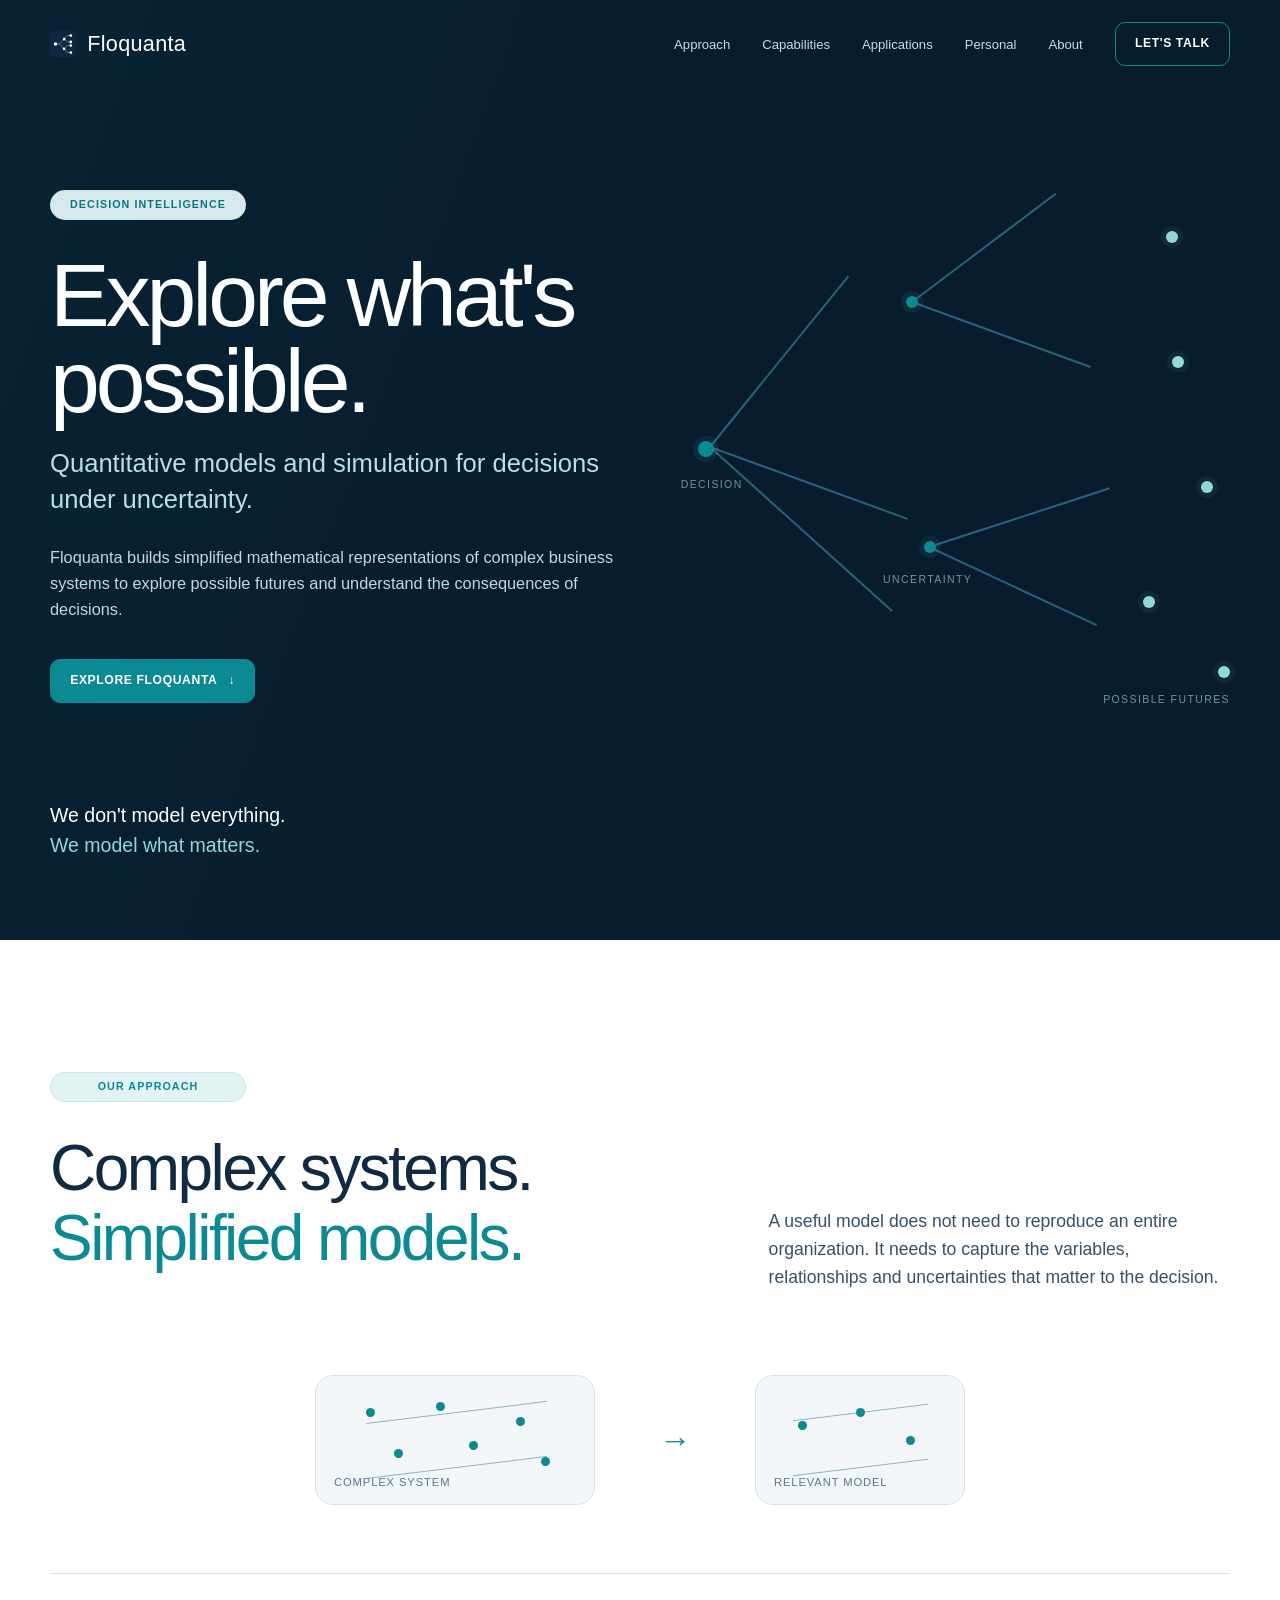
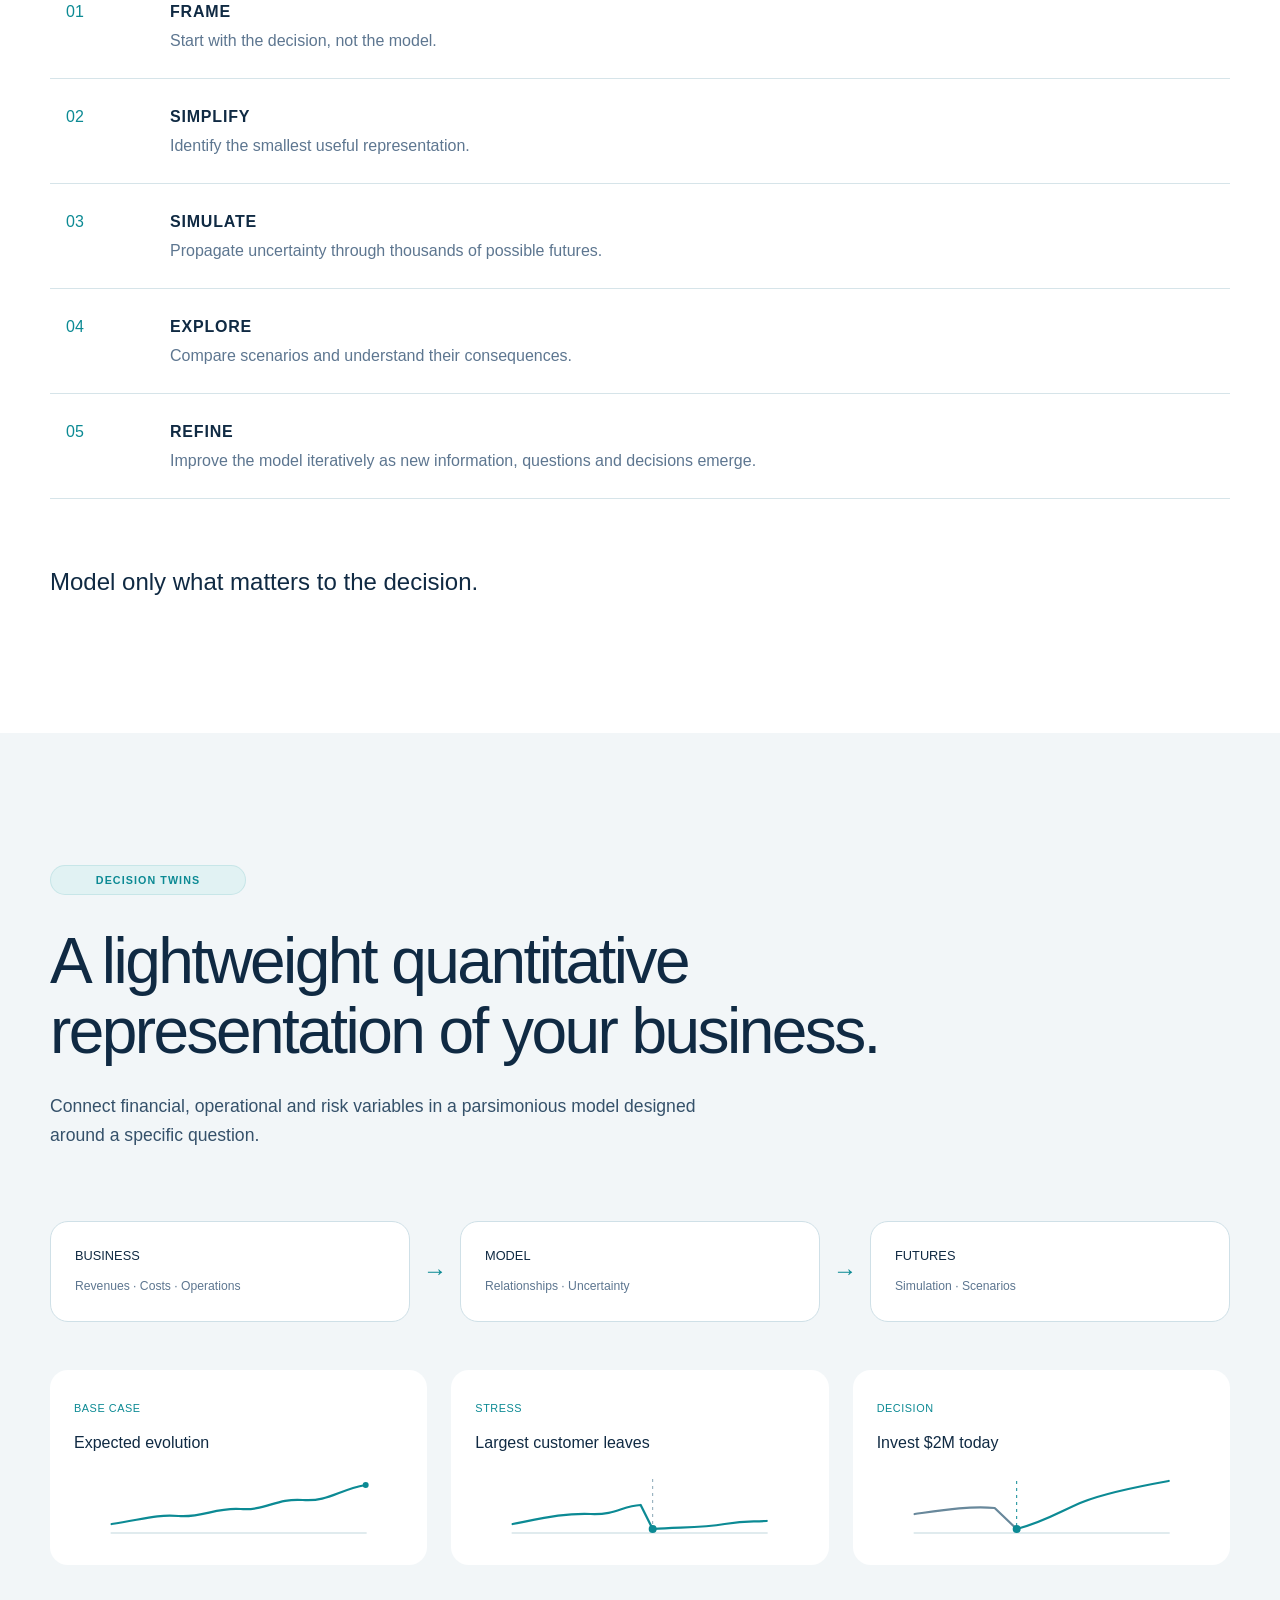
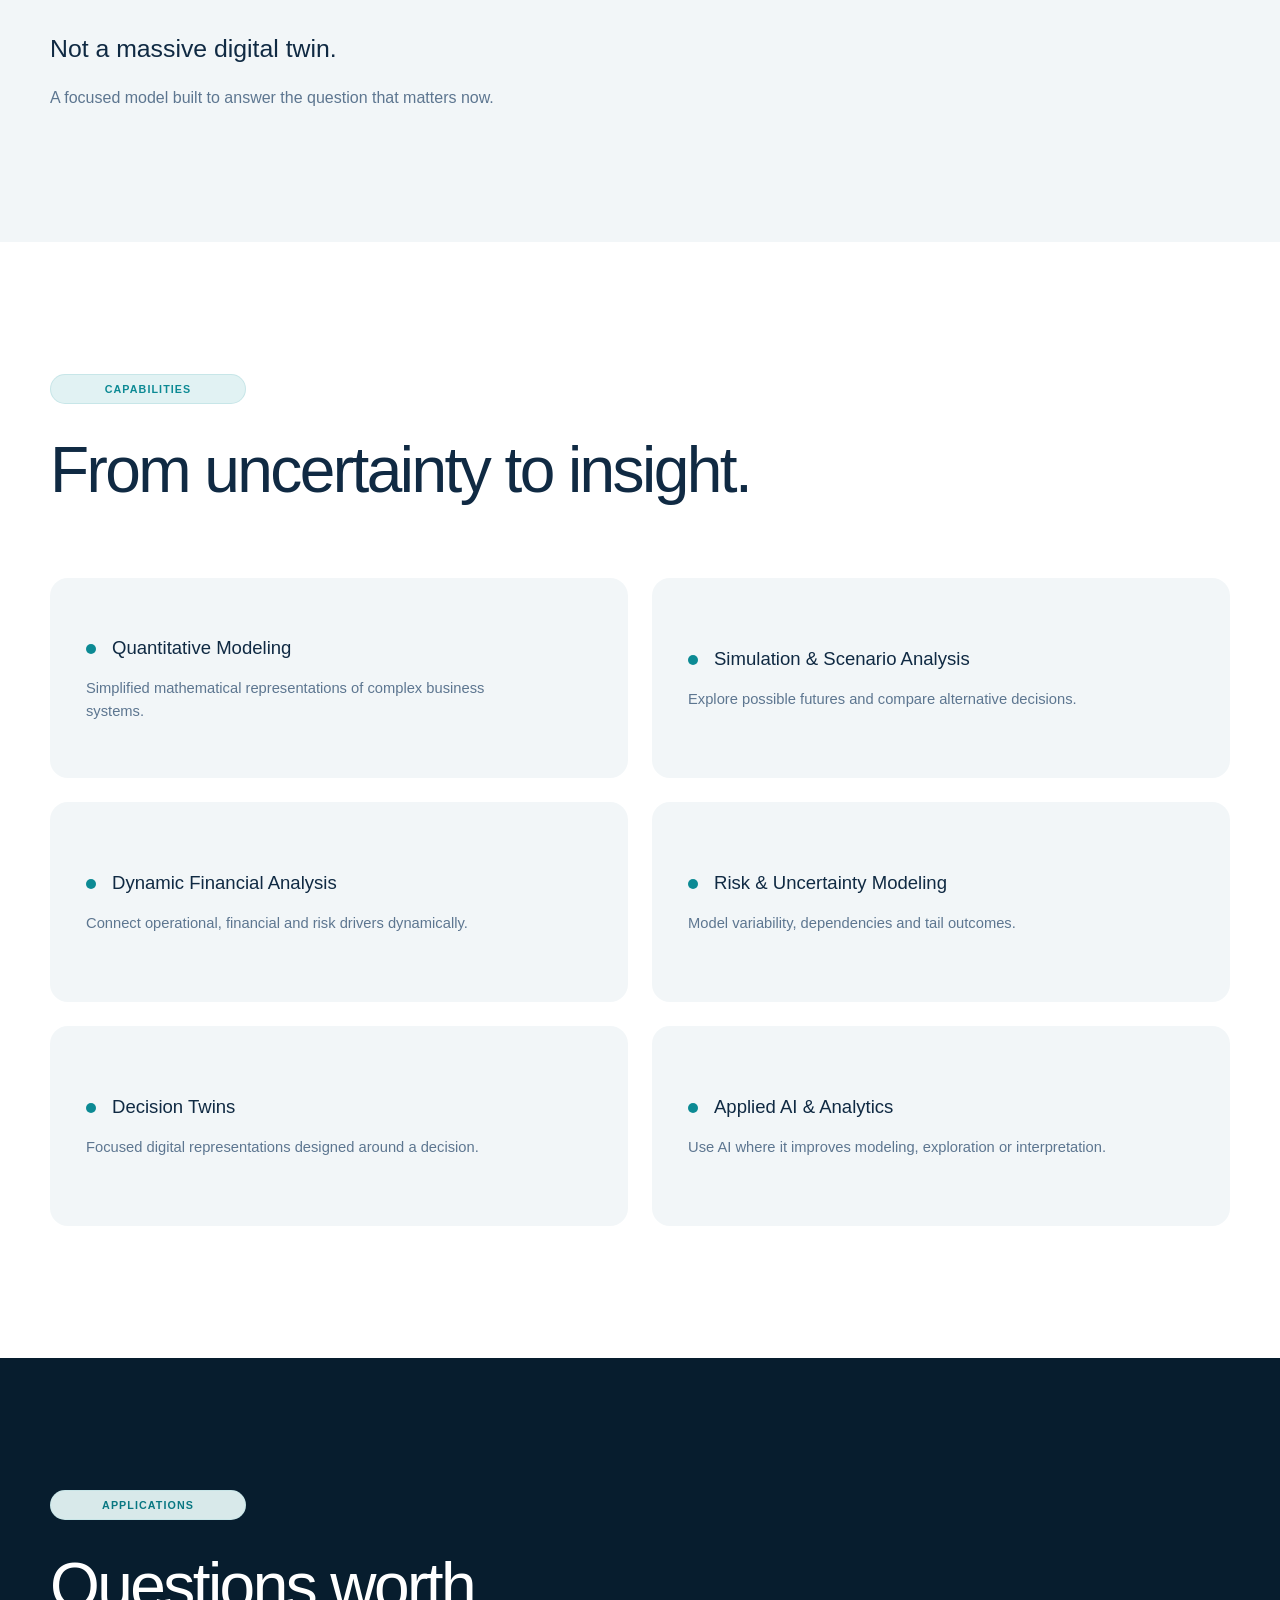
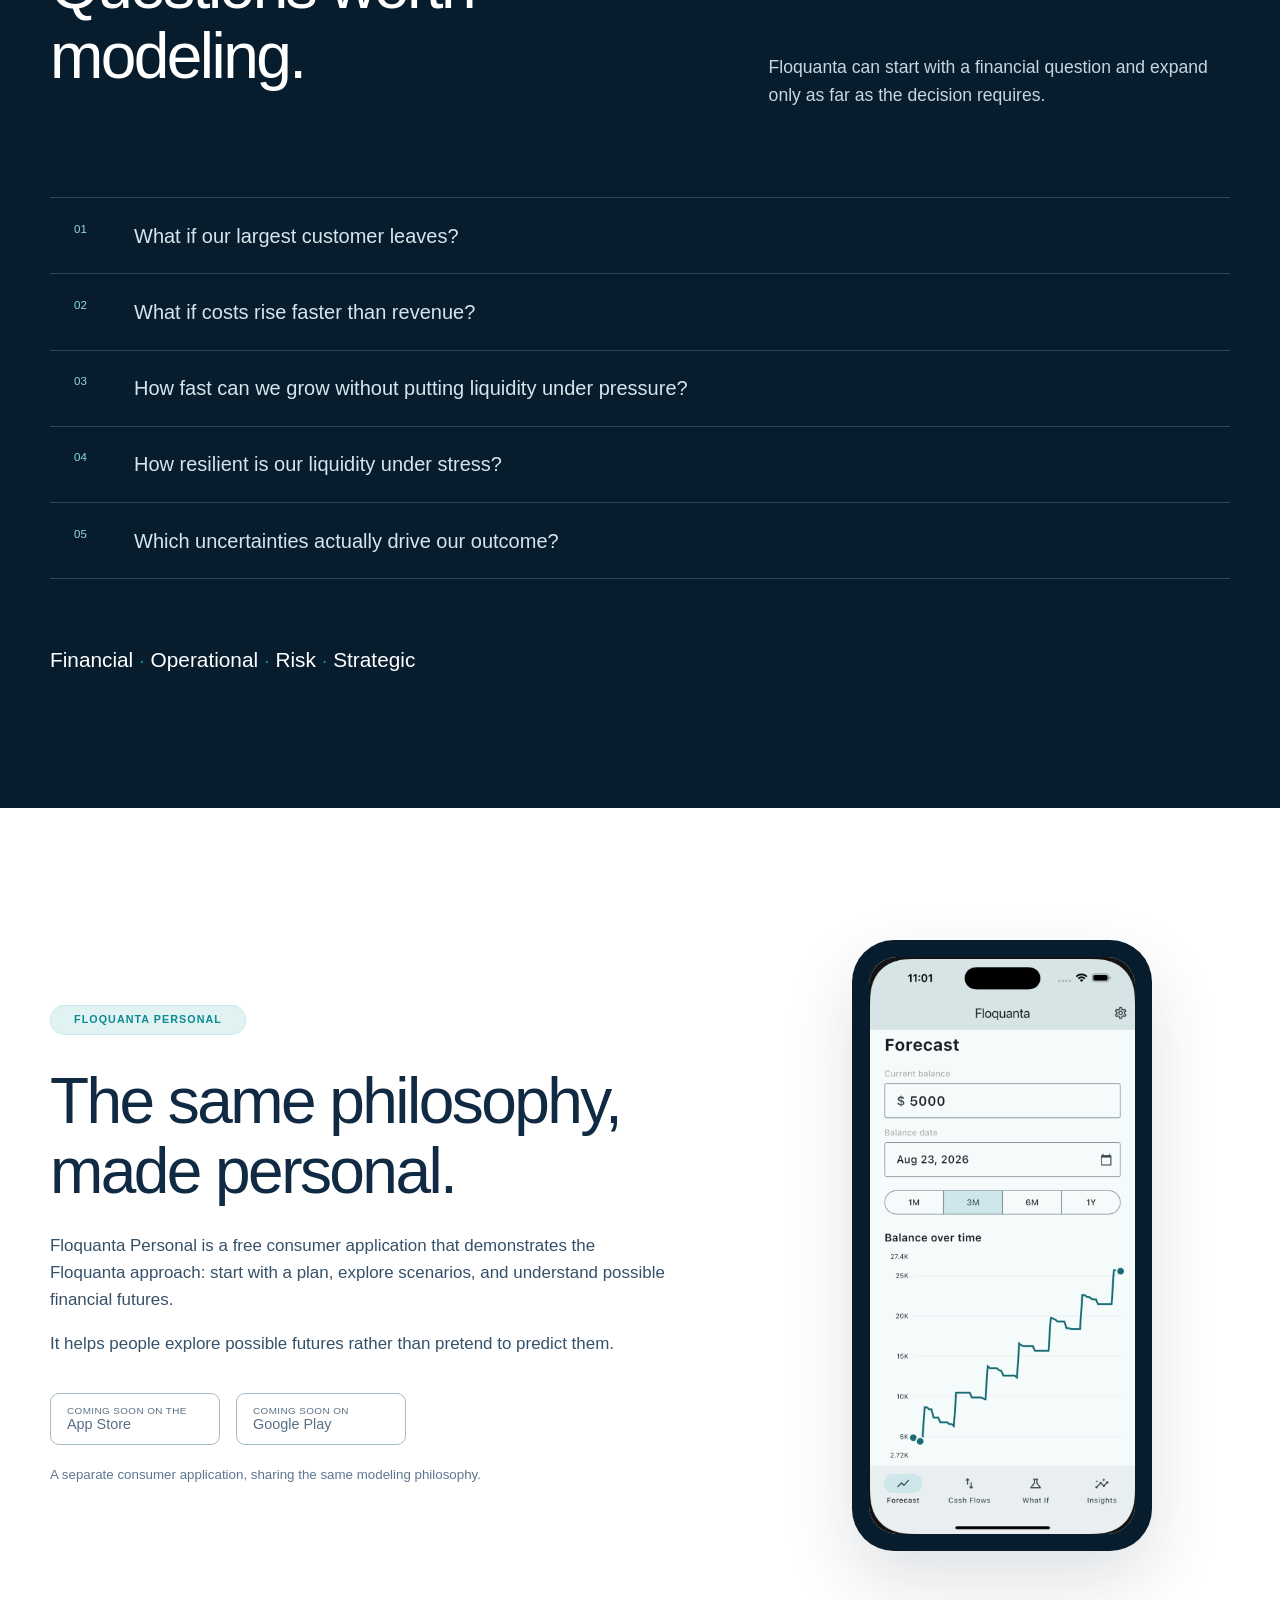
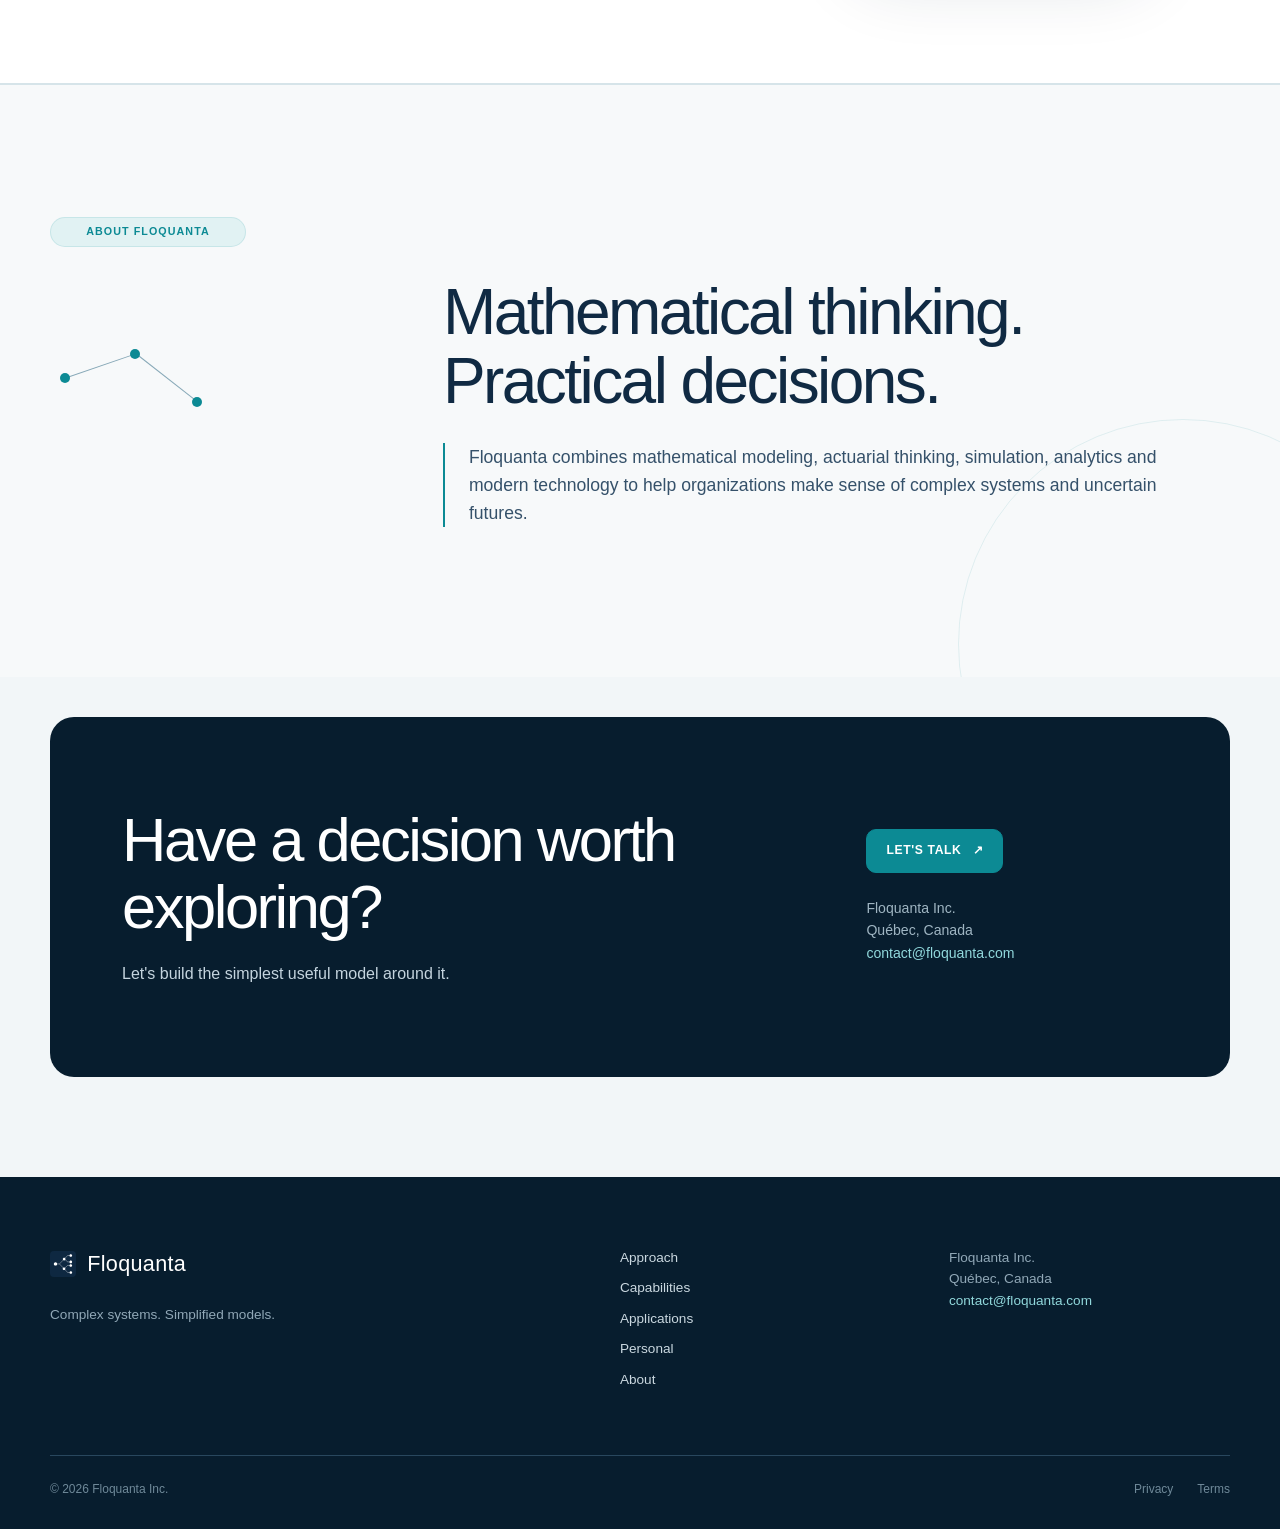
==== index.html @ 58f976ae "Initial Floquenta website" ====
<!doctype html>
<html lang="en">
<head>
  <meta charset="utf-8">
  <meta name="viewport" content="width=device-width, initial-scale=1">
  <meta name="description" content="Floquanta builds simplified quantitative models and simulations for decisions under uncertainty.">
  <meta name="theme-color" content="#071d2e">
  <title>Floquanta — Explore what's possible</title>
  <link rel="icon" type="image/png" href="brand/floquanta_icon_1024.png">
  <link rel="stylesheet" href="css/styles.css">
  <link rel="stylesheet" href="css/brand.css">
  <link rel="stylesheet" href="css/refinements.css">
  <script src="js/main.js" defer></script>
</head>
<body>
  <a class="skip-link" href="#main">Skip to main content</a>
  <header class="site-header" data-header>
    <div class="nav-shell">
      <a class="wordmark" href="#top" aria-label="Floquanta home"><img src="brand/floquanta_tree_001.svg" alt="" width="26" height="26">Floquanta</a>
      <button class="menu-button" type="button" aria-expanded="false" aria-controls="site-nav"><span>Menu</span><i aria-hidden="true"></i></button>
      <nav id="site-nav" class="site-nav" aria-label="Primary navigation">
        <a href="#approach">Approach</a><a href="#capabilities">Capabilities</a><a href="#applications">Applications</a><a href="#personal">Personal</a><a href="#about">About</a>
        <a class="button button-outline nav-cta" href="mailto:contact@floquanta.com?subject=Floquanta%20%E2%80%94%20Decision%20worth%20exploring" aria-label="Email Floquanta about a decision worth exploring">Let's Talk</a>
      </nav>
    </div>
  </header>

  <main id="main">
    <section class="hero dark" id="top">
      <div class="hero-grid container">
        <div class="hero-copy">
          <p class="eyebrow eyebrow-dark">Decision intelligence</p>
          <h1>Explore what's<br>possible.</h1>
          <p class="hero-subhead">Quantitative models and simulation for decisions under uncertainty.</p>
          <p class="hero-intro">Floquanta builds simplified mathematical representations of complex business systems to explore possible futures and understand the consequences of decisions.</p>
          <a class="button button-fill" href="#approach">Explore Floquanta <span aria-hidden="true">↓</span></a>
        </div>
        <div class="future-map" aria-hidden="true">
          <span class="map-label map-label-1">Decision</span><span class="map-label map-label-2">Uncertainty</span><span class="map-label map-label-3">Possible futures</span>
          <i class="path p1"></i><i class="path p2"></i><i class="path p3"></i><i class="path p4"></i><i class="path p5"></i><i class="path p6"></i><i class="path p7"></i>
          <b class="node n1"></b><b class="node n2"></b><b class="node n3"></b><b class="node n4"></b><b class="node n5"></b><b class="node n6"></b><b class="node n7"></b><b class="node n8"></b>
        </div>
        <p class="manifesto">We don't model everything.<br><strong>We model what matters.</strong></p>
      </div>
    </section>

    <section class="section approach" id="approach">
      <div class="container">
        <p class="eyebrow">Our Approach</p>
        <div class="section-heading split-heading"><h2>Complex systems.<br><em>Simplified models.</em></h2><p>A useful model does not need to reproduce an entire organization. It needs to capture the variables, relationships and uncertainties that matter to the decision.</p></div>
        <div class="simplify-graphic" aria-hidden="true">
          <div class="system-cloud"><i></i><i></i><i></i><i></i><i></i><i></i><span>Complex system</span></div>
          <span class="graphic-arrow">→</span>
          <div class="system-model"><i></i><i></i><i></i><span>Relevant model</span></div>
        </div>
        <ol class="stages">
          <li><span>01</span><div><h3>Frame</h3><p>Start with the decision, not the model.</p></div></li>
          <li><span>02</span><div><h3>Simplify</h3><p>Identify the smallest useful representation.</p></div></li>
          <li><span>03</span><div><h3>Simulate</h3><p>Propagate uncertainty through thousands of possible futures.</p></div></li>
          <li><span>04</span><div><h3>Explore</h3><p>Compare scenarios and understand their consequences.</p></div></li>
          <li><span>05</span><div><h3>Refine</h3><p>Improve the model iteratively as new information, questions and decisions emerge.</p></div></li>
        </ol>
        <p class="closing-line">Model only what matters to the decision.</p>
      </div>
    </section>

    <section class="section decision-twins" id="decision-twins">
      <div class="container">
        <p class="eyebrow">Decision Twins</p>
        <div class="section-heading"><h2>A lightweight quantitative<br>representation of your business.</h2><p>Connect financial, operational and risk variables in a parsimonious model designed around a specific question.</p></div>
        <div class="flow" aria-label="A business is represented by a focused model, which produces simulated futures">
          <article><span>Business</span><strong>Revenues · Costs · Operations</strong></article><i aria-hidden="true">→</i>
          <article><span>Model</span><strong>Relationships · Uncertainty</strong></article><i aria-hidden="true">→</i>
          <article><span>Futures</span><strong>Simulation · Scenarios</strong></article>
        </div>
        <div class="scenario-grid">
          <article class="scenario"><small>Base case</small><h3>Expected evolution</h3><svg class="scenario-chart" viewBox="0 0 260 70" role="img" aria-label="Conceptual baseline trajectory with modest variation"><path class="chart-guide" d="M2 62H258"/><path class="chart-line" d="M3 53 C32 49 47 43 70 45 S108 36 132 38 S168 27 194 29 S229 19 257 14"/><circle class="chart-end" cx="257" cy="14" r="3"/></svg></article>
          <article class="scenario"><small>Stress</small><h3>Largest customer leaves</h3><svg class="scenario-chart" viewBox="0 0 260 70" role="img" aria-label="Conceptual trajectory showing a sudden negative shock"><path class="chart-guide" d="M2 62H258"/><path class="chart-line" d="M3 53 C34 47 55 42 81 43 S112 35 131 34 L143 58 C172 56 192 57 215 53 S241 51 257 50"/><path class="event-line" d="M143 8V64"/><circle class="event-point" cx="143" cy="58" r="4"/></svg></article>
          <article class="scenario"><small>Decision</small><h3>Invest $2M today</h3><svg class="scenario-chart" viewBox="0 0 260 70" role="img" aria-label="Conceptual trajectory showing an investment dip followed by a changed path"><path class="chart-guide" d="M2 62H258"/><path class="chart-line chart-before" d="M3 43 C32 39 57 35 83 37 L105 58"/><path class="chart-line chart-after" d="M105 58 C133 51 151 39 171 31 S218 17 257 10"/><path class="decision-line" d="M105 10V64"/><circle class="event-point" cx="105" cy="58" r="4"/></svg></article>
        </div>
        <aside class="twin-note"><strong>Not a massive digital twin.</strong><span>A focused model built to answer the question that matters now.</span></aside>
      </div>
    </section>

    <section class="section" id="capabilities">
      <div class="container">
        <p class="eyebrow">Capabilities</p>
        <div class="section-heading"><h2>From uncertainty to insight.</h2></div>
        <div class="capability-grid">
          <article><h3>Quantitative Modeling</h3><p>Simplified mathematical representations of complex business systems.</p></article>
          <article><h3>Simulation &amp; Scenario Analysis</h3><p>Explore possible futures and compare alternative decisions.</p></article>
          <article><h3>Dynamic Financial Analysis</h3><p>Connect operational, financial and risk drivers dynamically.</p></article>
          <article><h3>Risk &amp; Uncertainty Modeling</h3><p>Model variability, dependencies and tail outcomes.</p></article>
          <article><h3>Decision Twins</h3><p>Focused digital representations designed around a decision.</p></article>
          <article><h3>Applied AI &amp; Analytics</h3><p>Use AI where it improves modeling, exploration or interpretation.</p></article>
        </div>
      </div>
    </section>

    <section class="section dark applications" id="applications">
      <div class="container">
        <p class="eyebrow eyebrow-dark">Applications</p>
        <div class="section-heading split-heading"><h2>Questions worth modeling.</h2><p>Floquanta can start with a financial question and expand only as far as the decision requires.</p></div>
        <div class="questions">
          <p><span>01</span>What if our largest customer leaves?</p><p><span>02</span>What if costs rise faster than revenue?</p><p><span>03</span>How fast can we grow without putting liquidity under pressure?</p><p><span>04</span>How resilient is our liquidity under stress?</p><p><span>05</span>Which uncertainties actually drive our outcome?</p>
        </div>
        <p class="application-types">Financial <i>·</i> Operational <i>·</i> Risk <i>·</i> Strategic</p>
      </div>
    </section>

    <section class="section personal" id="personal">
      <div class="container personal-grid">
        <div class="personal-copy"><p class="eyebrow">Floquanta Personal</p><h2>The same philosophy,<br>made personal.</h2><p>Floquanta Personal is a free consumer application that demonstrates the Floquanta approach: start with a plan, explore scenarios, and understand possible financial futures.</p><p>It helps people explore possible futures rather than pretend to predict them.</p><div class="store-row" aria-label="App stores"><span class="store-button" aria-disabled="true"><small>Coming soon on the</small>App Store</span><span class="store-button" aria-disabled="true"><small>Coming soon on</small>Google Play</span></div><small class="separate-note">A separate consumer application, sharing the same modeling philosophy.</small></div>
        <div class="phone"><div class="phone-screen"><img class="personal-screenshot" src="brand/Floquanta_app_screenshot.png" alt="Floquanta Personal forecast screen showing a balance trajectory over time" width="511" height="1019"></div></div>
      </div>
    </section>

    <section class="section about" id="about">
      <div class="container about-grid"><div class="about-aside"><p class="eyebrow">About Floquanta</p><div class="about-motif" aria-hidden="true"><i></i><i></i><i></i><span></span><span></span></div></div><div><h2>Mathematical thinking.<br>Practical decisions.</h2><p>Floquanta combines mathematical modeling, actuarial thinking, simulation, analytics and modern technology to help organizations make sense of complex systems and uncertain futures.</p></div></div>
    </section>

    <section class="contact" id="contact">
      <div class="container contact-card contact-card--simple"><div><h2>Have a decision worth exploring?</h2><p>Let's build the simplest useful model around it.</p></div><div class="contact-action"><a class="button button-fill" href="mailto:contact@floquanta.com?subject=Floquanta%20%E2%80%94%20Decision%20worth%20exploring" aria-label="Email Floquanta about a decision worth exploring">Let's Talk <span aria-hidden="true">↗</span></a><address>Floquanta Inc.<br>Québec, Canada<br><a href="mailto:contact@floquanta.com?subject=Floquanta%20%E2%80%94%20Decision%20worth%20exploring" aria-label="Email contact at Floquanta about a decision worth exploring">contact@floquanta.com</a></address></div></div>
    </section>
  </main>

  <footer class="site-footer dark"><div class="container footer-grid"><div><a class="wordmark" href="#top"><img src="brand/floquanta_tree_001.svg" alt="" width="26" height="26">Floquanta</a><p>Complex systems. Simplified models.</p></div><nav aria-label="Footer navigation"><a href="#approach">Approach</a><a href="#capabilities">Capabilities</a><a href="#applications">Applications</a><a href="#personal">Personal</a><a href="#about">About</a></nav><div class="footer-contact">Floquanta Inc.<br>Québec, Canada<br><a href="mailto:contact@floquanta.com?subject=Floquanta%20%E2%80%94%20Decision%20worth%20exploring" aria-label="Email contact at Floquanta about a decision worth exploring">contact@floquanta.com</a></div></div><div class="container footer-bottom"><span>© <span data-year></span> Floquanta Inc.</span><span><a href="legal/privacy.html">Privacy</a><a href="legal/terms.html">Terms</a></span></div></footer>
</body>
</html>
---- css/styles.css ----
:root{--navy:#102a43;--deep:#071d2e;--teal:#0c8a94;--aqua:#91d8dc;--pale:#e1f2f3;--surface:#f2f6f8;--line:#d6e4e9;--muted:#5d7690;--white:#fff;--max:1180px;--radius:18px}*{box-sizing:border-box}html{scroll-behavior:smooth}body{margin:0;color:var(--navy);background:#fff;font-family:Inter,ui-sans-serif,-apple-system,BlinkMacSystemFont,"Segoe UI",sans-serif;font-size:16px;line-height:1.6;-webkit-font-smoothing:antialiased}body.menu-open{overflow:hidden}a{color:inherit;text-decoration:none}button{font:inherit}.skip-link{position:fixed;z-index:1000;left:1rem;top:1rem;transform:translateY(-180%);padding:.65rem 1rem;background:#fff;color:var(--deep);border-radius:6px}.skip-link:focus{transform:none}.container{width:min(calc(100% - 48px),var(--max));margin-inline:auto}.site-header{position:absolute;z-index:100;width:100%;color:#fff;transition:background .25s,border-color .25s}.site-header.is-sticky{position:fixed;background:rgba(7,29,46,.94);border-bottom:1px solid rgba(255,255,255,.1);backdrop-filter:blur(14px)}.nav-shell{width:min(calc(100% - 48px),var(--max));height:88px;margin:auto;display:flex;align-items:center;justify-content:space-between}.wordmark{display:inline-flex;align-items:center;gap:.7rem;font-size:1.35rem;letter-spacing:.015em;font-weight:540}.wordmark-mark{width:18px;height:18px;display:inline-block;border:2px solid var(--aqua);border-radius:50%;position:relative}.wordmark-mark:after{content:"";position:absolute;width:6px;height:6px;background:var(--teal);border-radius:50%;right:-4px;top:4px}.site-nav{display:flex;align-items:center;gap:2rem;font-size:.82rem}.site-nav>a:not(.button){color:#c9dbe5;transition:color .2s}.site-nav>a:hover{color:#fff}.button{min-height:44px;display:inline-flex;align-items:center;justify-content:center;gap:.7rem;padding:.65rem 1.2rem;border:1px solid var(--teal);border-radius:10px;text-transform:uppercase;font-size:.76rem;letter-spacing:.05em;font-weight:650;transition:transform .2s,background .2s,color .2s}.button:hover{transform:translateY(-2px)}.button:focus-visible,a:focus-visible,button:focus-visible{outline:3px solid var(--aqua);outline-offset:4px}.button-fill{background:var(--teal);color:#fff}.button-fill:hover{background:#0a7580}.button-outline{color:#fff}.menu-button{display:none;background:none;border:0;color:#fff}.dark{color:#fff;background:var(--deep)}.hero{min-height:940px;position:relative;overflow:hidden}.hero:after{content:"";position:absolute;inset:0;background:linear-gradient(110deg,rgba(12,138,148,.06),transparent 45%);pointer-events:none}.hero-grid{position:relative;z-index:1;min-height:940px;padding-top:190px;display:grid;grid-template-columns:1.02fr .98fr;grid-template-rows:auto 1fr}.hero-copy{max-width:670px}.eyebrow{display:inline-flex;margin:0 0 2rem;padding:.35rem 1rem;border-radius:99px;background:var(--pale);color:var(--teal);font-size:.68rem;line-height:1.4;text-transform:uppercase;letter-spacing:.09em;font-weight:700}.eyebrow-dark{background:rgba(225,242,243,.96)}h1,h2,h3,p{margin-top:0}h1{margin-bottom:1.4rem;color:#fff;font-size:clamp(3.8rem,7vw,6.8rem);font-weight:430;line-height:.96;letter-spacing:-.045em}.hero-subhead{max-width:570px;margin-bottom:1.6rem;color:#b8e0e3;font-size:clamp(1.25rem,2vw,1.6rem);line-height:1.4}.hero-intro{max-width:590px;margin-bottom:2.3rem;color:#c6d5df;font-size:1.02rem}.manifesto{align-self:end;margin:0 0 5rem;font-size:1.22rem;line-height:1.5}.manifesto strong{color:var(--aqua);font-weight:500}.future-map{position:relative;align-self:center;height:500px;margin-top:-10px}.node{position:absolute;width:12px;height:12px;border-radius:50%;background:var(--aqua);box-shadow:0 0 0 5px rgba(145,216,220,.06)}.node.n1{left:8%;top:50%;background:var(--teal);width:16px;height:16px}.node.n2{left:44%;top:21%;background:var(--teal)}.node.n3{left:47%;top:70%;background:var(--teal)}.node.n4{right:9%;top:8%}.node.n5{right:8%;top:33%}.node.n6{right:3%;top:58%}.node.n7{right:13%;top:81%}.node.n8{right:0;top:95%}.path{position:absolute;height:2px;background:#27627c;transform-origin:left center}.p1{width:220px;left:10%;top:51%;transform:rotate(-51deg)}.p2{width:210px;left:10%;top:51%;transform:rotate(20deg)}.p3{width:245px;left:10%;top:51%;transform:rotate(42deg)}.p4{width:180px;left:45%;top:22%;transform:rotate(-37deg)}.p5{width:190px;left:45%;top:22%;transform:rotate(20deg)}.p6{width:190px;left:48%;top:71%;transform:rotate(-18deg)}.p7{width:185px;left:48%;top:71%;transform:rotate(25deg)}.map-label{position:absolute;color:#7193a7;font-size:.66rem;text-transform:uppercase;letter-spacing:.13em}.map-label-1{left:5%;top:57%}.map-label-2{left:40%;top:76%}.map-label-3{right:0;top:100%}.section{padding:132px 0}.section-heading{margin-bottom:4.5rem}.section-heading h2,.personal h2,.about h2,.contact h2{margin-bottom:1.6rem;font-size:clamp(2.6rem,5vw,4.55rem);font-weight:430;line-height:1.09;letter-spacing:-.04em}.section-heading h2 em{color:var(--teal);font-style:normal}.section-heading>p{max-width:680px;color:#35516a;font-size:1.1rem}.split-heading{display:grid;grid-template-columns:1.15fr .85fr;gap:8%;align-items:end}.split-heading>p{margin-bottom:.5rem}.simplify-graphic{height:170px;margin:-1rem 0 3rem;display:flex;align-items:center;justify-content:center;gap:4rem}.system-cloud,.system-model{position:relative;width:280px;height:130px;border:1px solid var(--line);border-radius:var(--radius);background:var(--surface)}.system-cloud span,.system-model span{position:absolute;bottom:12px;left:18px;color:var(--muted);font-size:.7rem;text-transform:uppercase;letter-spacing:.08em}.system-cloud i,.system-model i{position:absolute;width:9px;height:9px;border-radius:50%;background:var(--teal)}.system-cloud i:nth-child(1){left:18%;top:25%}.system-cloud i:nth-child(2){left:43%;top:20%}.system-cloud i:nth-child(3){left:72%;top:32%}.system-cloud i:nth-child(4){left:28%;top:57%}.system-cloud i:nth-child(5){left:55%;top:51%}.system-cloud i:nth-child(6){left:81%;top:63%}.system-model{width:210px}.system-model i:nth-child(1){left:20%;top:35%}.system-model i:nth-child(2){left:48%;top:25%}.system-model i:nth-child(3){left:72%;top:47%}.system-cloud:before,.system-model:before{content:"";position:absolute;left:18%;top:28%;width:65%;height:42%;border-top:1px solid #91b2c1;border-bottom:1px solid #91b2c1;transform:skewY(-7deg)}.graphic-arrow{color:var(--teal);font-size:2rem}.stages{padding:0;margin:0;list-style:none;border-top:1px solid var(--line)}.stages li{display:grid;grid-template-columns:80px 1fr;gap:1.5rem;padding:1.55rem 1rem;border-bottom:1px solid var(--line);transition:background .2s}.stages li:hover{background:var(--surface)}.stages li>span{color:var(--teal);font-variant-numeric:tabular-nums}.stages h3{margin:0 0 .2rem;font-size:1rem;text-transform:uppercase;letter-spacing:.05em}.stages p{margin:0;color:var(--muted)}.closing-line{margin:4rem 0 0;font-size:1.5rem}.decision-twins{background:var(--surface)}.flow{display:grid;grid-template-columns:1fr 50px 1fr 50px 1fr;align-items:center;margin-bottom:3rem}.flow article{padding:1.5rem;border:1px solid #cfe0e7;background:#fff;border-radius:var(--radius)}.flow article span{display:block;margin-bottom:.35rem;text-transform:uppercase;font-size:.8rem}.flow article strong{color:var(--muted);font-size:.76rem;font-weight:500}.flow>i{color:var(--teal);font-style:normal;text-align:center;font-size:1.5rem}.scenario-grid{display:grid;grid-template-columns:repeat(3,1fr);gap:1.5rem}.scenario{padding:1.5rem;background:#fff;border-radius:var(--radius)}.scenario small{color:var(--teal);text-transform:uppercase;font-size:.68rem;letter-spacing:.05em}.scenario h3{margin:.6rem 0 1rem;font-size:1rem;font-weight:500}.mini-chart{height:48px;border-bottom:2px solid var(--line);position:relative;overflow:hidden}.mini-chart:after{content:"";position:absolute;inset:5px 4px;border-top:3px solid var(--teal);transform:skewY(-12deg)}.chart-b:after{transform:skewY(7deg)}.chart-c:after{transform:skewY(-17deg)}.twin-note{margin-top:4rem;display:flex;gap:1rem;flex-direction:column}.twin-note strong{font-size:1.55rem;font-weight:500}.twin-note span{color:var(--muted)}.capability-grid{display:grid;grid-template-columns:repeat(2,1fr);gap:1.5rem}.capability-grid article{min-height:210px;padding:2rem;background:var(--surface);border-radius:var(--radius);position:relative}.capability-grid article>span{position:absolute;right:1.5rem;top:1.3rem;color:#9bb1bf;font-size:.72rem}.capability-grid h3{font-size:1.16rem;font-weight:540}.capability-grid h3:before{content:"";display:inline-block;width:10px;height:10px;margin-right:1rem;background:var(--teal);border-radius:50%}.capability-grid p{max-width:450px;color:var(--muted);font-size:.92rem}.applications .section-heading p{color:#c6d5df}.questions{margin-top:5rem;border-top:1px solid #28475e}.questions p{margin:0;padding:1.35rem 1.5rem;display:grid;grid-template-columns:60px 1fr;border-bottom:1px solid #28475e;color:#d7e4eb;font-size:clamp(1rem,2vw,1.25rem)}.questions p span{color:var(--aqua);font-size:.72rem}.application-types{margin:4rem 0 0;font-size:1.3rem}.application-types i{color:var(--teal);font-style:normal}.personal-grid{display:grid;grid-template-columns:1.15fr .85fr;align-items:center;gap:9%}.personal-copy>p:not(.eyebrow){max-width:650px;color:#35516a;font-size:1.06rem}.store-row{display:flex;gap:1rem;margin:2.2rem 0 1rem}.store-button{min-width:170px;padding:.7rem 1rem;border:1px solid #a7bac5;border-radius:9px;color:#597085;font-size:.9rem;line-height:1.15}.store-button small{display:block;font-size:.62rem;text-transform:uppercase;letter-spacing:.04em}.separate-note{color:var(--muted)}.phone{justify-self:center;width:265px;padding:17px;background:var(--deep);border-radius:42px;box-shadow:0 30px 70px rgba(16,42,67,.14)}.phone-screen{min-height:480px;padding:2rem 1.25rem;background:#fff;border-radius:28px;position:relative;overflow:hidden}.phone-label{font-size:.74rem}.forecast-lines{height:180px;margin-top:2rem;border-bottom:1px solid var(--line);position:relative}.forecast-lines i{position:absolute;height:2px;background:var(--teal);transform-origin:left}.forecast-lines i:nth-child(1){width:65px;left:0;top:95px;transform:rotate(-14deg)}.forecast-lines i:nth-child(2){width:55px;left:62px;top:79px;transform:rotate(36deg)}.forecast-lines i:nth-child(3){width:70px;left:106px;top:111px;transform:rotate(-52deg)}.forecast-lines i:nth-child(4){width:70px;left:149px;top:55px;transform:rotate(-25deg)}.forecast-card{padding:1rem;margin-top:1.4rem;background:var(--surface);border-radius:12px}.forecast-card small,.forecast-card strong{display:block}.forecast-card strong{margin-top:.3rem;color:var(--muted);font-size:.66rem;font-weight:500}.range{position:absolute;bottom:1.5rem;left:1.25rem;right:1.25rem;display:flex;justify-content:space-between;color:#849aa9;font-size:.58rem}.about{background:var(--surface)}.about-grid{display:grid;grid-template-columns:.55fr 1.45fr;gap:8%}.about-grid>div>p{max-width:740px;color:#35516a;font-size:1.1rem}.contact{padding:40px 0 100px;background:var(--surface)}.contact-card{padding:4.5rem;color:#fff;background:var(--deep);border-radius:24px;display:grid;grid-template-columns:1.4fr .6fr;gap:4rem;align-items:end}.contact-card h2{font-size:clamp(2.5rem,4.8vw,4.3rem)}.contact-card p{color:#c4d4de}.contact-action{display:flex;flex-direction:column;align-items:flex-start;gap:1.5rem}.contact-action address{color:#9fb5c2;font-style:normal;font-size:.88rem}.contact-action address a{color:var(--aqua)}.site-footer{padding:70px 0 30px}.footer-grid{display:grid;grid-template-columns:1.3fr .7fr .7fr;gap:3rem}.footer-grid p,.footer-contact{margin-top:1.2rem;color:#91a8b7;font-size:.85rem}.footer-grid nav{display:flex;flex-direction:column;gap:.55rem;color:#cad8e0;font-size:.85rem}.footer-contact{margin:0}.footer-contact a{color:var(--aqua)}.footer-bottom{margin-top:4rem;padding-top:1.5rem;border-top:1px solid #28475e;display:flex;justify-content:space-between;color:#6f8999;font-size:.75rem}.footer-bottom a{margin-left:1.5rem}@media(max-width:900px){.site-nav{gap:1.1rem}.hero-grid{grid-template-columns:1fr .75fr}.future-map{transform:scale(.82);transform-origin:center}.split-heading{grid-template-columns:1fr;gap:0}.personal-grid{gap:4%}.about-grid{grid-template-columns:1fr}.contact-card{padding:3rem;grid-template-columns:1fr}.section{padding:100px 0}}@media(max-width:720px){.container,.nav-shell{width:min(calc(100% - 32px),var(--max))}.nav-shell{height:74px}.menu-button{display:flex;align-items:center;gap:.7rem;padding:.5rem}.menu-button i,.menu-button i:before{display:block;width:22px;height:1px;background:#fff;content:"";transition:transform .2s}.menu-button i:before{transform:translateY(6px)}.menu-button[aria-expanded=true] i{transform:rotate(45deg)}.menu-button[aria-expanded=true] i:before{transform:rotate(-90deg)}.site-nav{display:none;position:fixed;inset:74px 0 0;padding:3rem 24px;background:var(--deep);flex-direction:column;align-items:stretch;gap:0;font-size:1.2rem}.site-nav.is-open{display:flex}.site-nav>a{padding:1rem 0;border-bottom:1px solid #24445b}.site-nav .nav-cta{margin-top:2rem;border:1px solid var(--teal)}.hero,.hero-grid{min-height:900px}.hero-grid{padding-top:130px;display:block}.hero-copy{position:relative;z-index:2}.hero h1{font-size:clamp(3.4rem,16vw,5rem)}.hero-intro{font-size:.95rem}.future-map{position:absolute;right:-100px;bottom:130px;width:440px;height:330px;opacity:.55;transform:scale(.75)}.map-label{display:none}.manifesto{position:absolute;left:0;bottom:35px;margin:0}.section{padding:82px 0}.section-heading{margin-bottom:3.2rem}.section-heading h2,.personal h2,.about h2{font-size:clamp(2.35rem,11vw,3.4rem)}.simplify-graphic{gap:1rem;height:130px}.system-cloud{width:47%;height:110px}.system-model{width:40%;height:110px}.graphic-arrow{font-size:1.2rem}.system-cloud span,.system-model span{font-size:.55rem}.stages li{grid-template-columns:46px 1fr;padding:1.3rem .4rem}.flow{grid-template-columns:1fr;gap:.7rem}.flow>i{transform:rotate(90deg)}.scenario-grid,.capability-grid{grid-template-columns:1fr}.capability-grid article{min-height:180px}.questions{margin-top:3rem}.questions p{grid-template-columns:35px 1fr;padding:1.2rem .5rem}.application-types{font-size:1rem}.personal-grid{grid-template-columns:1fr}.phone{margin-top:4rem;width:240px}.store-row{flex-direction:column}.store-button{width:100%}.about-grid{gap:1rem}.contact{padding:24px 0 70px}.contact-card{padding:2rem;border-radius:18px}.footer-grid{grid-template-columns:1fr}.footer-bottom{gap:1rem;flex-direction:column}}@media(prefers-reduced-motion:reduce){html{scroll-behavior:auto}*,*:before,*:after{transition-duration:.01ms!important;animation-duration:.01ms!important;animation-iteration-count:1!important}}@media(min-width:721px){.future-map .node{animation:breathe 5s ease-in-out infinite}.future-map .n2,.future-map .n5{animation-delay:-2s}@keyframes breathe{50%{box-shadow:0 0 0 9px rgba(145,216,220,.1)}}}
---- css/brand.css ----
.wordmark img {
  display: block;
  width: 26px;
  height: 26px;
  border-radius: 4px;
}
---- css/refinements.css ----
/* Focused Version 1 refinements. Loaded last to preserve the original system. */
.eyebrow,
.eyebrow-dark {
  width: 196px;
  min-height: 30px;
  justify-content: center;
  align-items: center;
  padding: 0.38rem 0.75rem;
  margin-bottom: 2rem;
  border: 1px solid rgba(12, 138, 148, 0.12);
  border-radius: 999px;
  background: var(--pale);
  color: var(--teal);
  font-size: 0.67rem;
  font-weight: 700;
  line-height: 1.05;
  letter-spacing: 0.1em;
  text-align: center;
}

.dark .eyebrow,
.eyebrow-dark {
  border-color: rgba(145, 216, 220, 0.24);
  background: rgba(225, 242, 243, 0.96);
  color: #087782;
}

.about-grid .eyebrow {
  max-width: none;
  color: var(--teal);
  font-size: 0.67rem;
  line-height: 1.05;
}

.scenario {
  min-width: 0;
}

.scenario-chart {
  display: block;
  width: 100%;
  height: 70px;
  overflow: visible;
}

.scenario-chart path {
  vector-effect: non-scaling-stroke;
}

.chart-guide {
  fill: none;
  stroke: var(--line);
  stroke-width: 1.5;
}

.chart-line {
  fill: none;
  stroke: var(--teal);
  stroke-width: 2.25;
  stroke-linecap: round;
  stroke-linejoin: round;
}

.chart-before {
  stroke: #68889b;
}

.chart-end,
.event-point {
  fill: var(--teal);
}

.event-line,
.decision-line {
  fill: none;
  stroke: #89a6b6;
  stroke-width: 1;
  stroke-dasharray: 3 4;
}

.decision-line {
  stroke: var(--teal);
}

.capability-grid article {
  display: flex;
  min-height: 200px;
  flex-direction: column;
  justify-content: center;
  padding: 2.25rem;
}

.capability-grid h3 {
  margin-bottom: 0.9rem;
}

.capability-grid p {
  margin-bottom: 0;
}

.about {
  position: relative;
  overflow: hidden;
  border-top: 1px solid var(--line);
  background: #f7f9fa;
}

.about::after {
  content: "";
  position: absolute;
  right: -8rem;
  bottom: -12rem;
  width: 28rem;
  height: 28rem;
  border: 1px solid rgba(12, 138, 148, 0.1);
  border-radius: 50%;
  pointer-events: none;
}

.about-grid {
  position: relative;
  z-index: 1;
  align-items: start;
}

.about-grid > div:last-child {
  padding-top: 3.8rem;
}

.about-grid > div:last-child p {
  padding-left: 1.5rem;
  border-left: 2px solid var(--teal);
}

.about-motif {
  position: relative;
  width: 150px;
  height: 90px;
  margin: 3.5rem 0 0 0.6rem;
}

.about-motif i {
  position: absolute;
  z-index: 1;
  width: 10px;
  height: 10px;
  border-radius: 50%;
  background: var(--teal);
}

.about-motif i:nth-child(1) { left: 0; top: 38px; }
.about-motif i:nth-child(2) { left: 70px; top: 14px; }
.about-motif i:nth-child(3) { left: 132px; top: 62px; }
.about-motif span {
  position: absolute;
  left: 7px;
  top: 42px;
  width: 68px;
  height: 1px;
  background: #88a9b8;
  transform: rotate(-19deg);
  transform-origin: left;
}
.about-motif span:last-child {
  left: 77px;
  top: 19px;
  width: 74px;
  transform: rotate(38deg);
}

.personal {
  border-bottom: 1px solid var(--line);
}

.phone-screen {
  min-height: 0;
  padding: 0;
  aspect-ratio: 396 / 858;
  background: #eaf2f4;
}

.personal-screenshot {
  position: absolute;
  top: -11.89%;
  left: -14.39%;
  display: block;
  width: 129.04%;
  max-width: none;
  height: auto;
}

@media (min-width: 901px) {
  .phone {
    width: 300px;
  }
}

.contact-card--simple {
  min-height: 360px;
  align-items: center;
}

.contact-card--simple h2 {
  margin-bottom: 1.25rem;
}

.contact-card--simple > div:first-child > p {
  margin-bottom: 0;
}

.contact-action a[href^="mailto"],
.footer-contact a[href^="mailto"] {
  text-underline-offset: 0.2em;
}

@media (max-width: 900px) {
  .about-grid > div:last-child {
    padding-top: 0;
  }

  .about-motif {
    display: none;
  }
}

@media (max-width: 720px) {
  .eyebrow,
  .eyebrow-dark {
    margin-bottom: 1.6rem;
  }

  .scenario-chart {
    height: 78px;
  }

  .capability-grid article {
    min-height: 165px;
    padding: 1.75rem;
  }

  .about-grid > div:last-child p {
    padding-left: 1rem;
  }

  .eyebrow,
  .eyebrow-dark {
    width: min(196px, 100%);
  }

  .contact-card--simple {
    min-height: 0;
  }
}
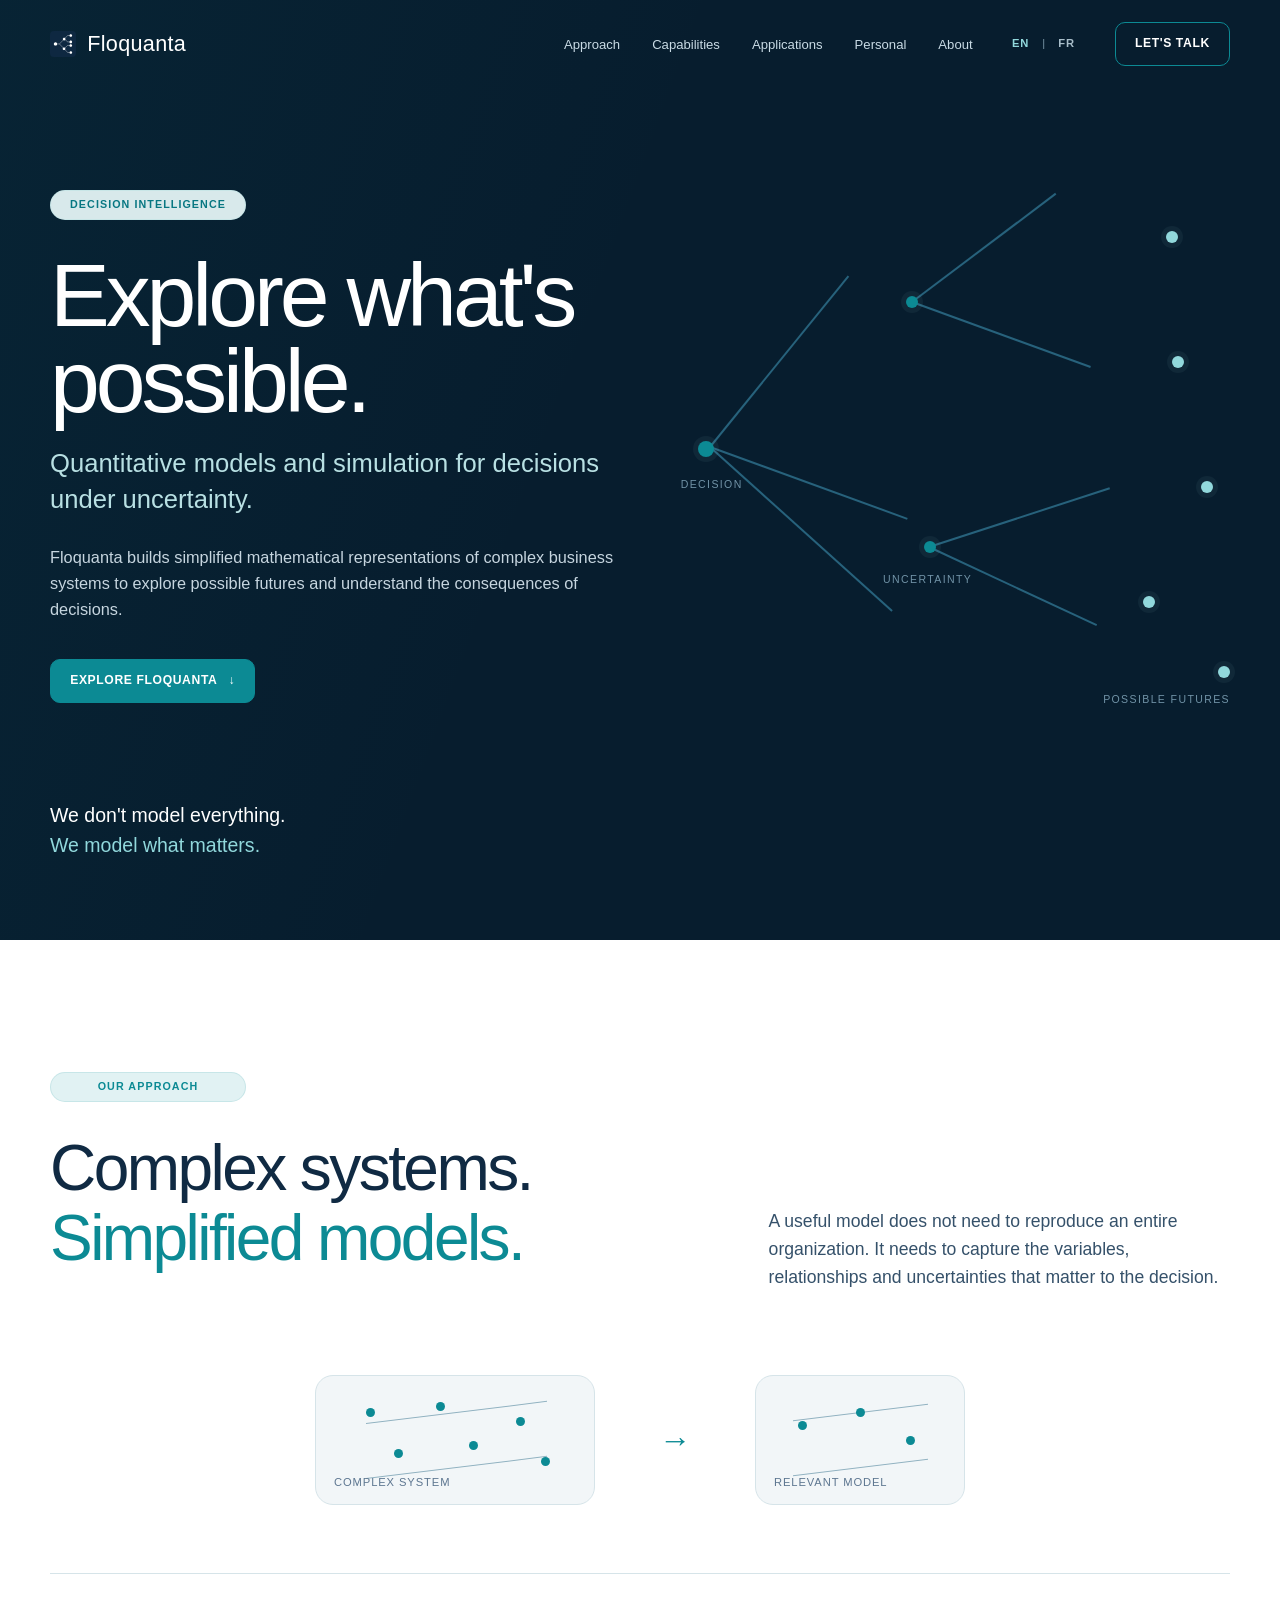
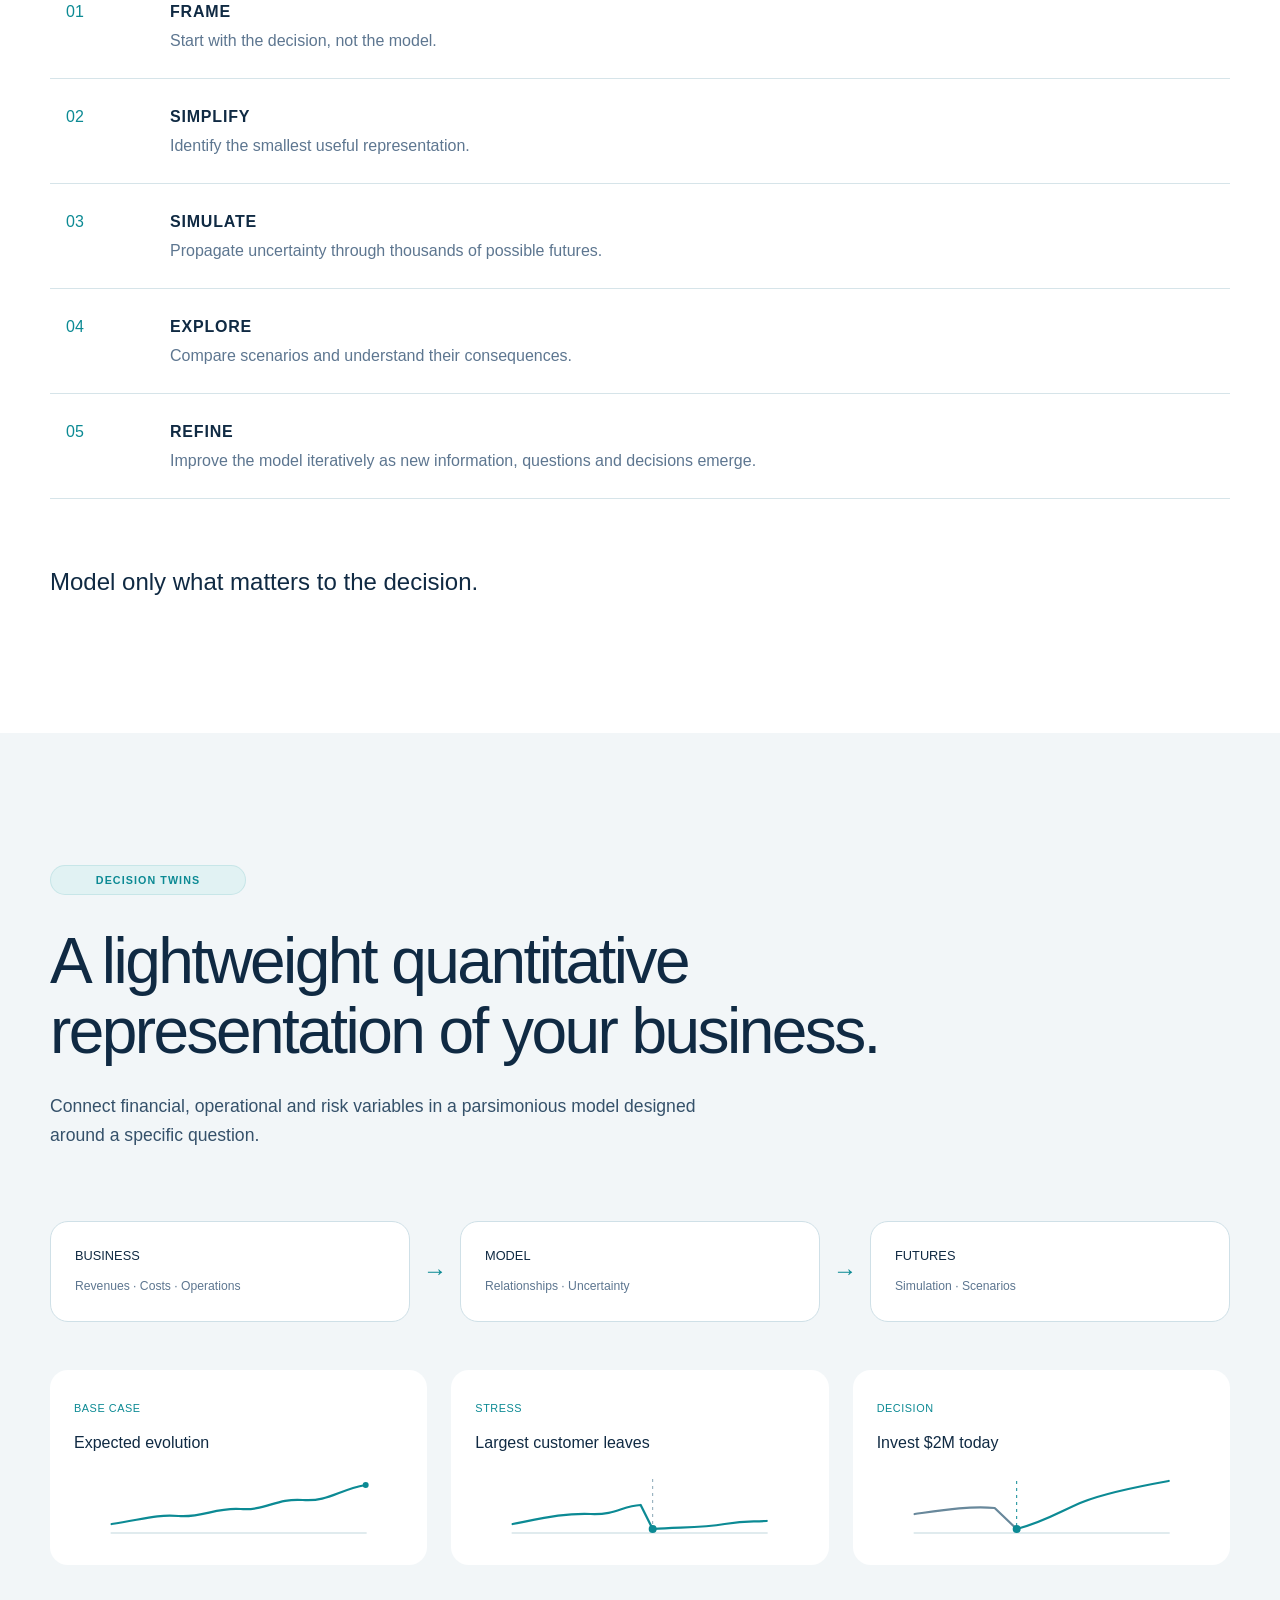
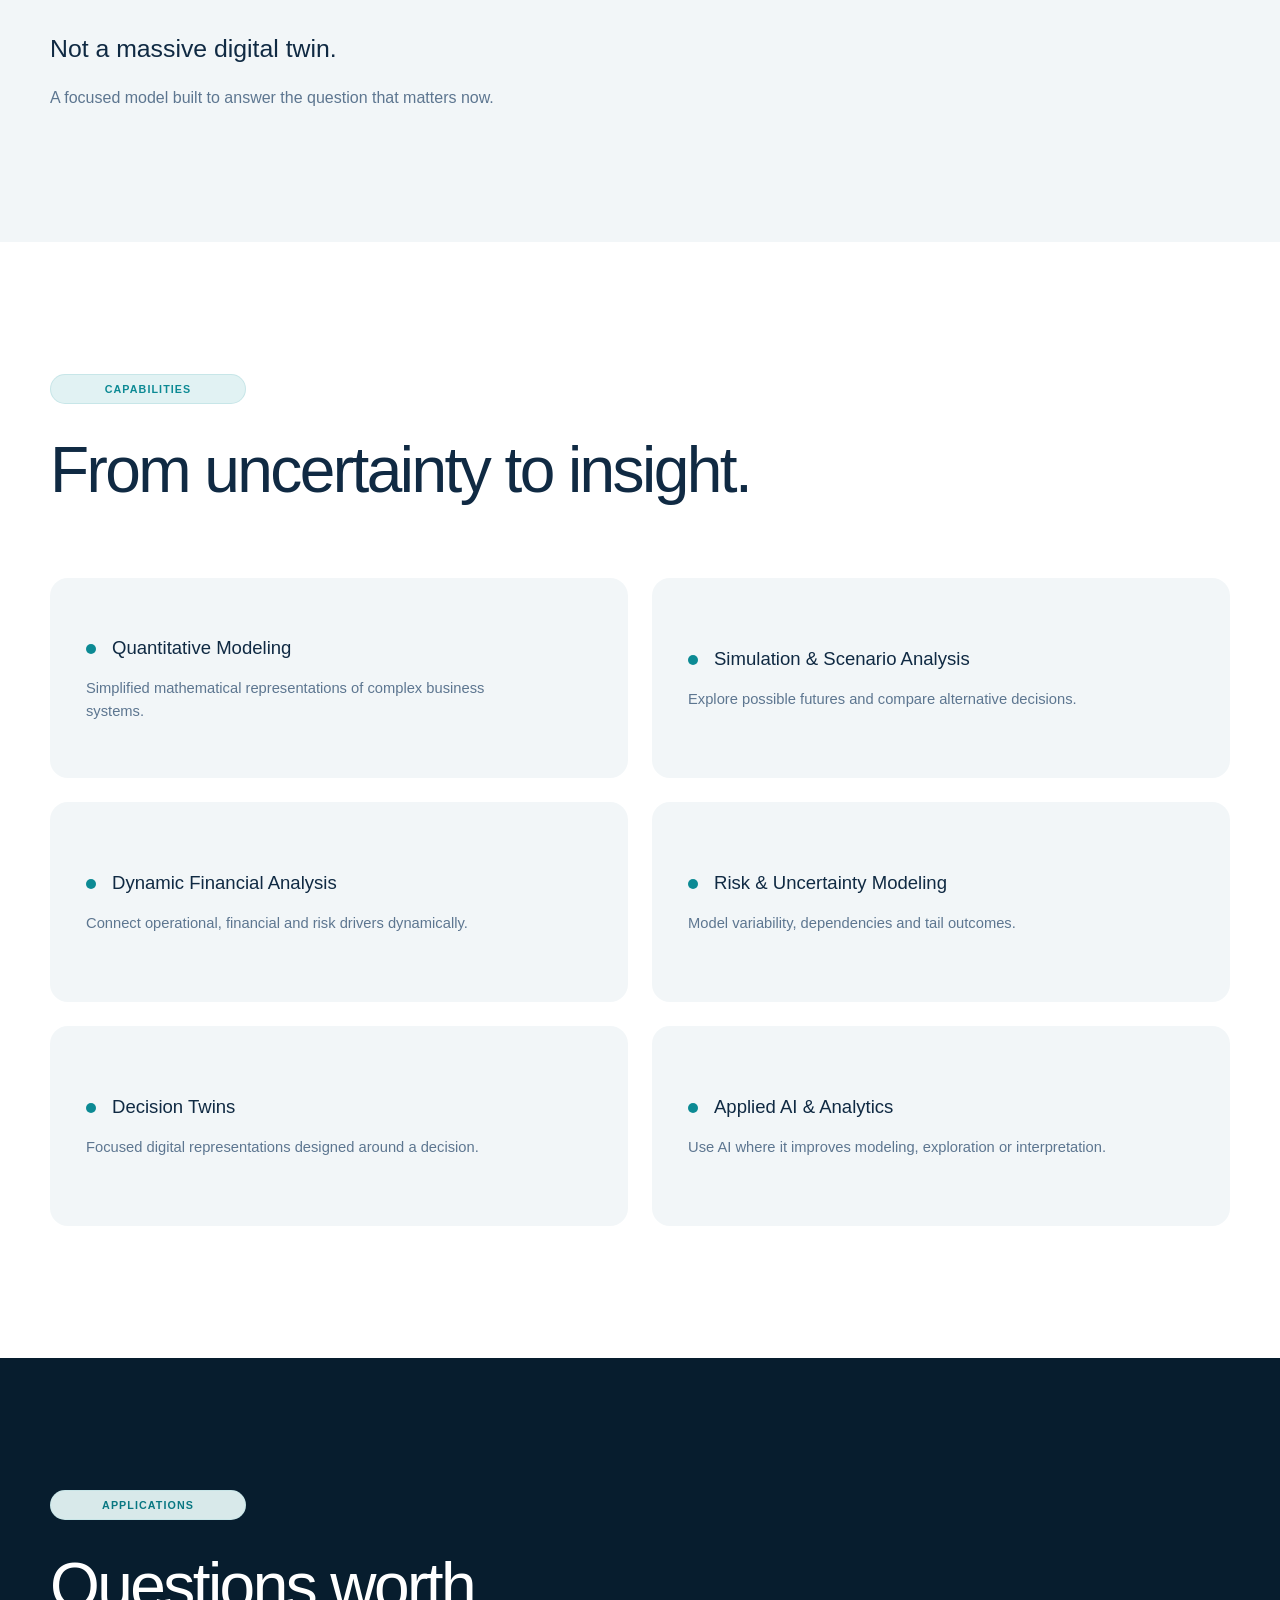
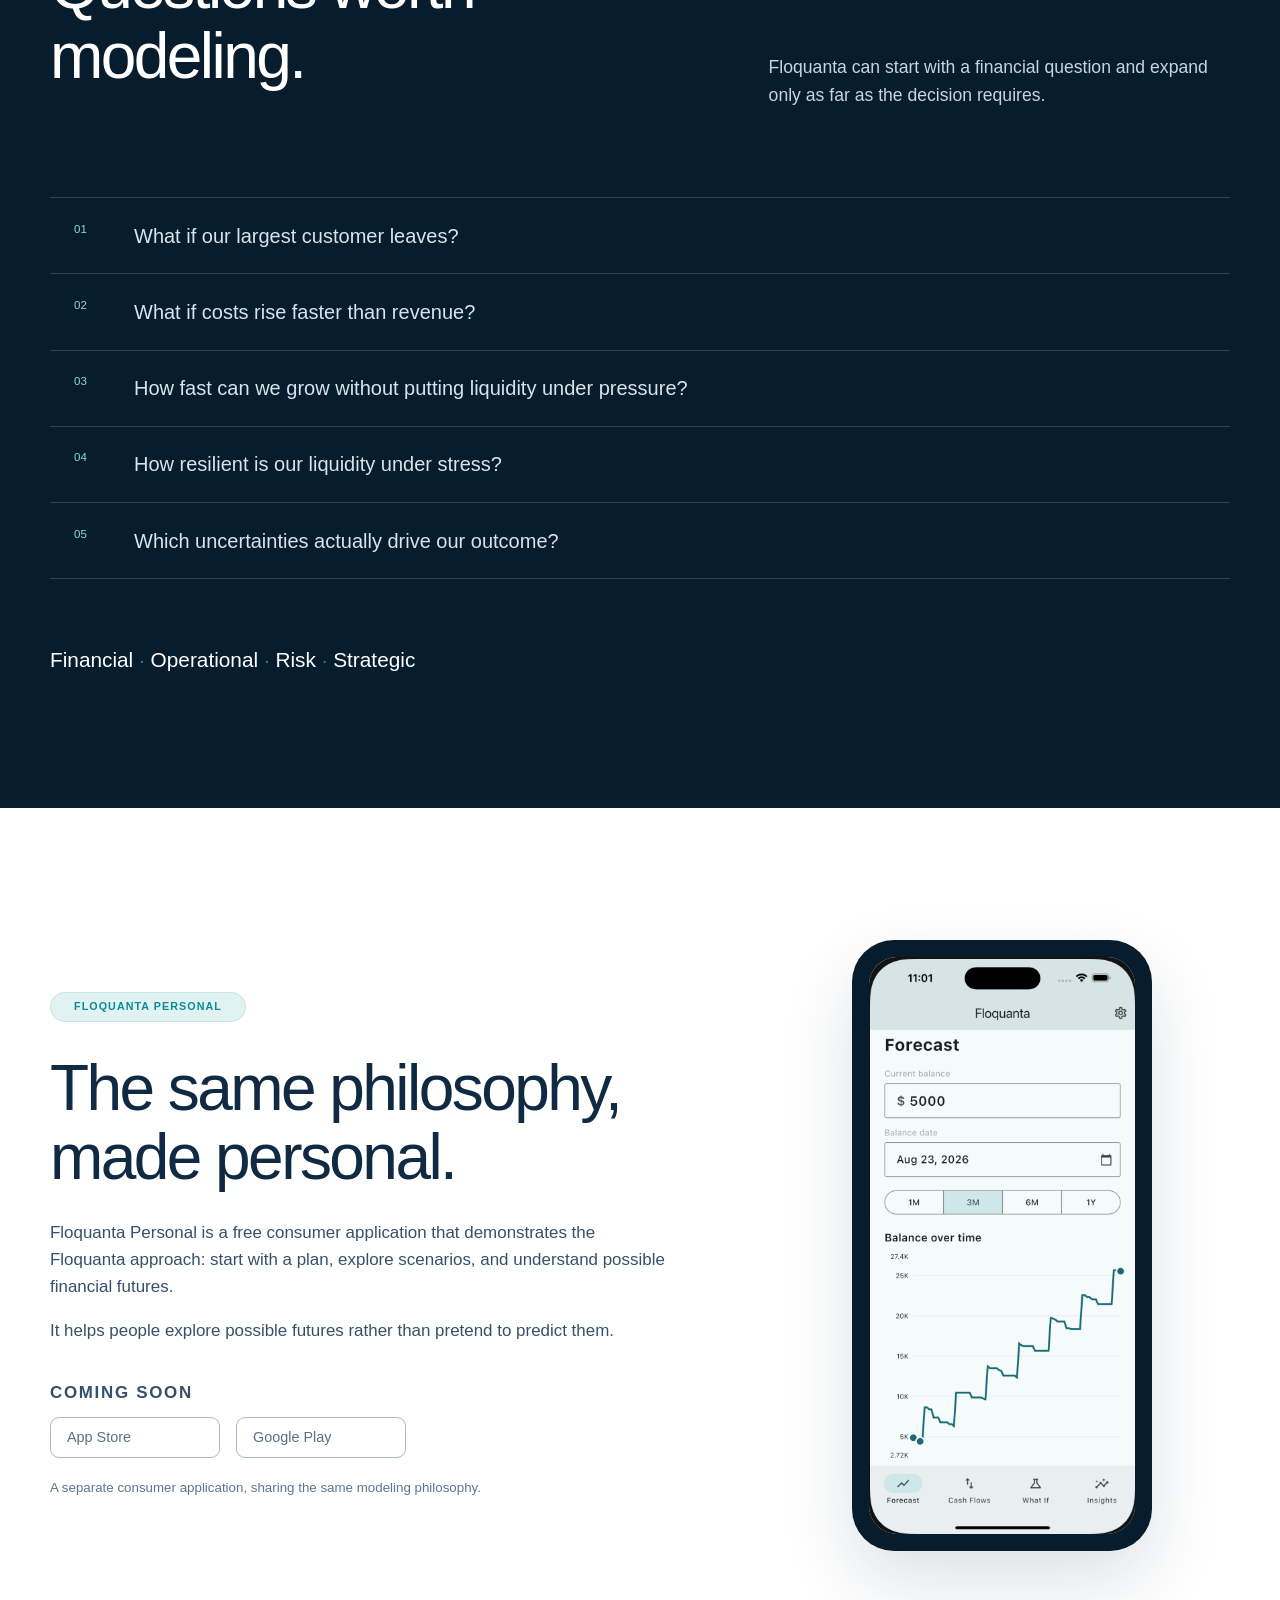
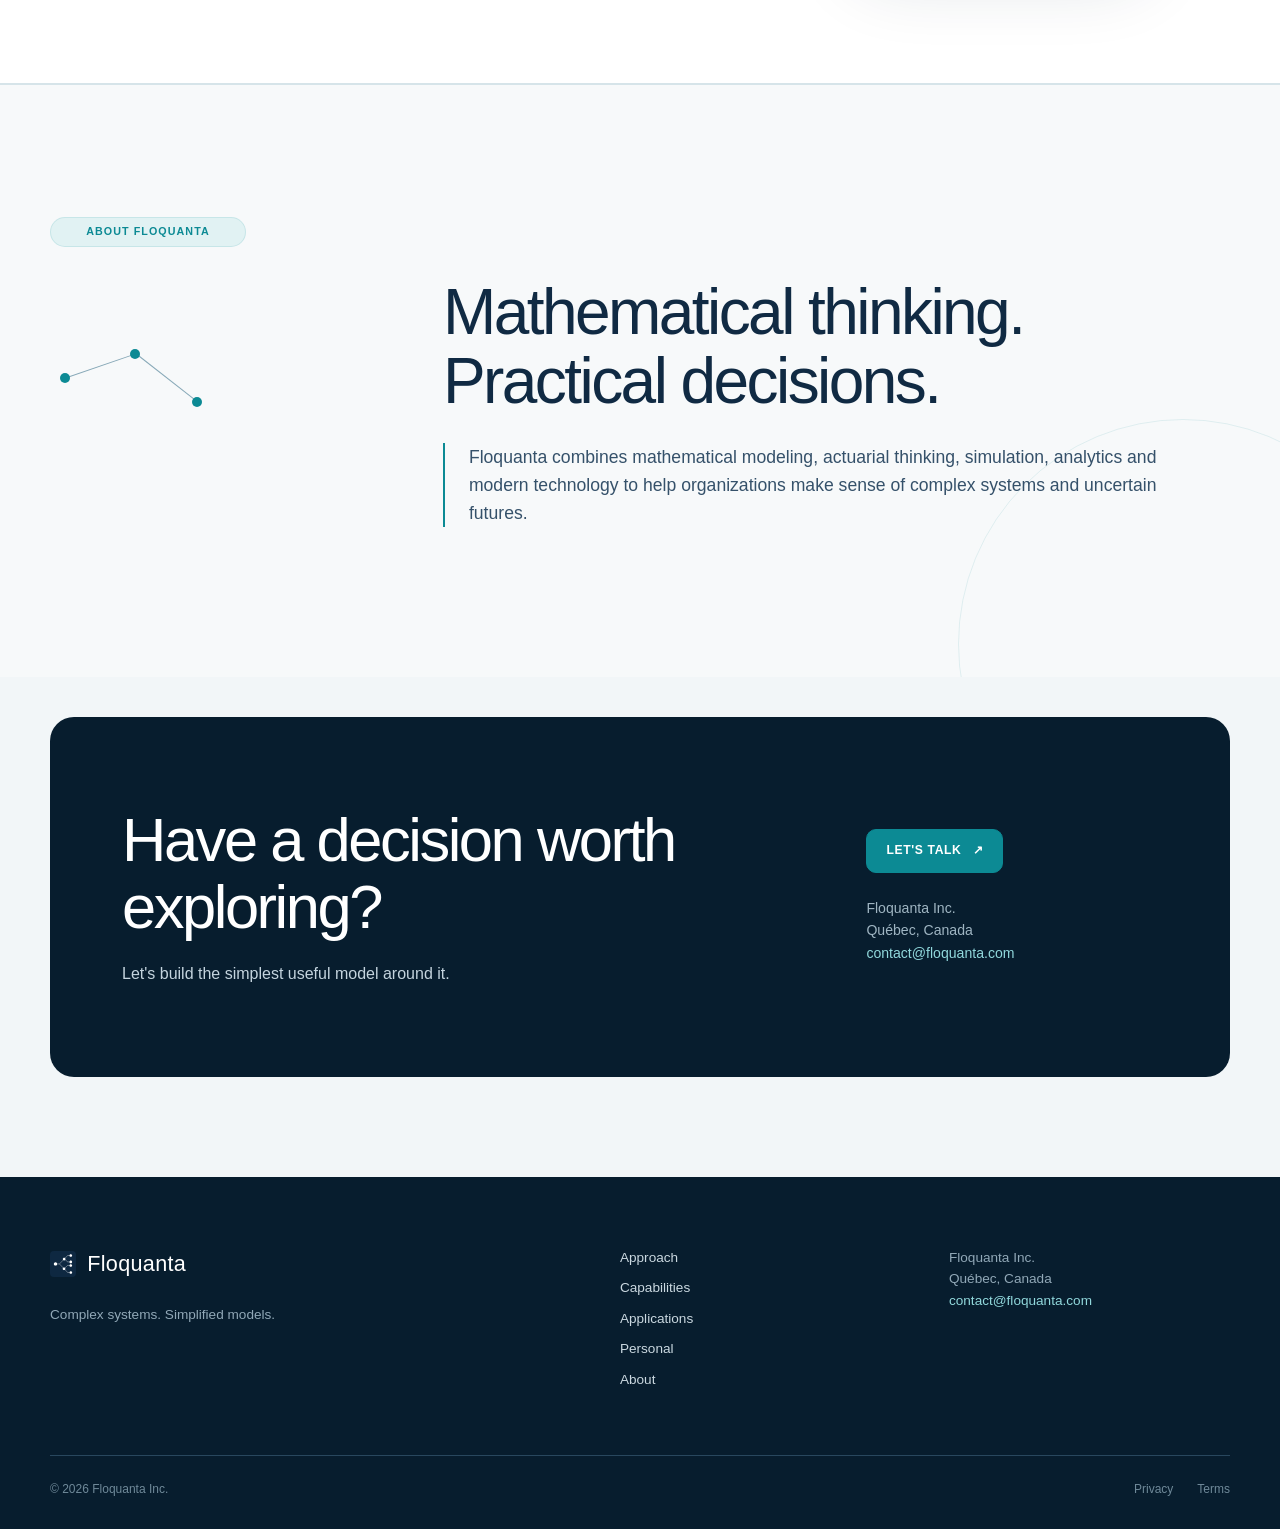
==== commit e989a9f4: "French english translation" ====
--- a/index.html
+++ b/index.html
@@ -7,92 +7,101 @@
   <meta name="theme-color" content="#071d2e">
   <title>Floquanta — Explore what's possible</title>
   <link rel="icon" type="image/png" href="brand/floquanta_icon_1024.png">
-  <link rel="stylesheet" href="css/styles.css">
+  <link rel="stylesheet" href="css/styles.css?v=20260903">
   <link rel="stylesheet" href="css/brand.css">
-  <link rel="stylesheet" href="css/refinements.css">
+  <link rel="stylesheet" href="css/refinements.css?v=20260903">
+  <script src="js/i18n.js?v=20260903" defer></script>
   <script src="js/main.js" defer></script>
 </head>
 <body>
-  <a class="skip-link" href="#main">Skip to main content</a>
+  <a class="skip-link" href="#main" data-i18n="a11y.skip">Skip to main content</a>
   <header class="site-header" data-header>
     <div class="nav-shell">
-      <a class="wordmark" href="#top" aria-label="Floquanta home"><img src="brand/floquanta_tree_001.svg" alt="" width="26" height="26">Floquanta</a>
-      <button class="menu-button" type="button" aria-expanded="false" aria-controls="site-nav"><span>Menu</span><i aria-hidden="true"></i></button>
+      <a class="wordmark" href="#top" data-i18n-aria-label="a11y.home" aria-label="Floquanta home"><img src="brand/floquanta_tree_001.svg" alt="" width="26" height="26">Floquanta</a>
+      <button class="menu-button" type="button" aria-expanded="false" aria-controls="mobile-nav"><span data-i18n="nav.menu">Menu</span><i aria-hidden="true"></i></button>
       <nav id="site-nav" class="site-nav" aria-label="Primary navigation">
-        <a href="#approach">Approach</a><a href="#capabilities">Capabilities</a><a href="#applications">Applications</a><a href="#personal">Personal</a><a href="#about">About</a>
-        <a class="button button-outline nav-cta" href="mailto:contact@floquanta.com?subject=Floquanta%20%E2%80%94%20Decision%20worth%20exploring" aria-label="Email Floquanta about a decision worth exploring">Let's Talk</a>
+        <a href="#approach" data-i18n="nav.approach">Approach</a><a href="#capabilities" data-i18n="nav.capabilities">Capabilities</a><a href="#applications" data-i18n="nav.applications">Applications</a><a href="#personal">Personal</a><a href="#about" data-i18n="nav.about">About</a>
+        <div class="language-switcher" role="group" aria-label="Language"><button type="button" data-lang="en" aria-pressed="true">EN</button><span aria-hidden="true">|</span><button type="button" data-lang="fr" aria-pressed="false">FR</button></div>
+        <a class="button button-outline nav-cta" data-mailto data-i18n="nav.talk" href="mailto:contact@floquanta.com?subject=Floquanta%20%E2%80%94%20Decision%20worth%20exploring" aria-label="Email Floquanta about a decision worth exploring">Let's Talk</a>
       </nav>
     </div>
   </header>
 
+  <nav id="mobile-nav" class="mobile-overlay" aria-label="Mobile navigation">
+    <a href="#approach" data-i18n="nav.approach">Approach</a><a href="#capabilities" data-i18n="nav.capabilities">Capabilities</a><a href="#applications" data-i18n="nav.applications">Applications</a><a href="#personal">Personal</a><a href="#about" data-i18n="nav.about">About</a>
+    <div class="language-switcher language-switcher--mobile" role="group" aria-label="Language"><button type="button" data-lang="en" aria-pressed="true">EN</button><span aria-hidden="true">|</span><button type="button" data-lang="fr" aria-pressed="false">FR</button></div>
+    <a class="button button-outline nav-cta" data-mailto data-i18n="nav.talk" href="mailto:contact@floquanta.com?subject=Floquanta%20%E2%80%94%20Decision%20worth%20exploring" aria-label="Email Floquanta about a decision worth exploring">Let's Talk</a>
+  </nav>
+
+  <div class="page-shell" data-page-shell>
   <main id="main">
     <section class="hero dark" id="top">
       <div class="hero-grid container">
         <div class="hero-copy">
-          <p class="eyebrow eyebrow-dark">Decision intelligence</p>
-          <h1>Explore what's<br>possible.</h1>
-          <p class="hero-subhead">Quantitative models and simulation for decisions under uncertainty.</p>
-          <p class="hero-intro">Floquanta builds simplified mathematical representations of complex business systems to explore possible futures and understand the consequences of decisions.</p>
-          <a class="button button-fill" href="#approach">Explore Floquanta <span aria-hidden="true">↓</span></a>
+          <p class="eyebrow eyebrow-dark" data-i18n="hero.label">Decision intelligence</p>
+          <h1 data-i18n-html="hero.title">Explore what's<br>possible.</h1>
+          <p class="hero-subhead" data-i18n="hero.subhead">Quantitative models and simulation for decisions under uncertainty.</p>
+          <p class="hero-intro" data-i18n="hero.intro">Floquanta builds simplified mathematical representations of complex business systems to explore possible futures and understand the consequences of decisions.</p>
+          <a class="button button-fill" href="#approach"><span data-i18n="hero.cta">Explore Floquanta</span> <span aria-hidden="true">↓</span></a>
         </div>
         <div class="future-map" aria-hidden="true">
-          <span class="map-label map-label-1">Decision</span><span class="map-label map-label-2">Uncertainty</span><span class="map-label map-label-3">Possible futures</span>
+          <span class="map-label map-label-1" data-i18n="diagram.decision">Decision</span><span class="map-label map-label-2" data-i18n="diagram.uncertainty">Uncertainty</span><span class="map-label map-label-3" data-i18n="diagram.futures">Possible futures</span>
           <i class="path p1"></i><i class="path p2"></i><i class="path p3"></i><i class="path p4"></i><i class="path p5"></i><i class="path p6"></i><i class="path p7"></i>
           <b class="node n1"></b><b class="node n2"></b><b class="node n3"></b><b class="node n4"></b><b class="node n5"></b><b class="node n6"></b><b class="node n7"></b><b class="node n8"></b>
         </div>
-        <p class="manifesto">We don't model everything.<br><strong>We model what matters.</strong></p>
+        <p class="manifesto" data-i18n-html="hero.manifesto">We don't model everything.<br><strong>We model what matters.</strong></p>
       </div>
     </section>
 
     <section class="section approach" id="approach">
       <div class="container">
-        <p class="eyebrow">Our Approach</p>
-        <div class="section-heading split-heading"><h2>Complex systems.<br><em>Simplified models.</em></h2><p>A useful model does not need to reproduce an entire organization. It needs to capture the variables, relationships and uncertainties that matter to the decision.</p></div>
+        <p class="eyebrow" data-i18n="approach.label">Our Approach</p>
+        <div class="section-heading split-heading"><h2 data-i18n-html="approach.title">Complex systems.<br><em>Simplified models.</em></h2><p data-i18n="approach.copy">A useful model does not need to reproduce an entire organization. It needs to capture the variables, relationships and uncertainties that matter to the decision.</p></div>
         <div class="simplify-graphic" aria-hidden="true">
-          <div class="system-cloud"><i></i><i></i><i></i><i></i><i></i><i></i><span>Complex system</span></div>
+          <div class="system-cloud"><i></i><i></i><i></i><i></i><i></i><i></i><span data-i18n="approach.complexSystem">Complex system</span></div>
           <span class="graphic-arrow">→</span>
-          <div class="system-model"><i></i><i></i><i></i><span>Relevant model</span></div>
+          <div class="system-model"><i></i><i></i><i></i><span data-i18n="approach.relevantModel">Relevant model</span></div>
         </div>
         <ol class="stages">
-          <li><span>01</span><div><h3>Frame</h3><p>Start with the decision, not the model.</p></div></li>
-          <li><span>02</span><div><h3>Simplify</h3><p>Identify the smallest useful representation.</p></div></li>
-          <li><span>03</span><div><h3>Simulate</h3><p>Propagate uncertainty through thousands of possible futures.</p></div></li>
-          <li><span>04</span><div><h3>Explore</h3><p>Compare scenarios and understand their consequences.</p></div></li>
-          <li><span>05</span><div><h3>Refine</h3><p>Improve the model iteratively as new information, questions and decisions emerge.</p></div></li>
+          <li><span>01</span><div><h3 data-i18n="approach.frame">Frame</h3><p data-i18n="approach.frameCopy">Start with the decision, not the model.</p></div></li>
+          <li><span>02</span><div><h3 data-i18n="approach.simplify">Simplify</h3><p data-i18n="approach.simplifyCopy">Identify the smallest useful representation.</p></div></li>
+          <li><span>03</span><div><h3 data-i18n="approach.simulate">Simulate</h3><p data-i18n="approach.simulateCopy">Propagate uncertainty through thousands of possible futures.</p></div></li>
+          <li><span>04</span><div><h3 data-i18n="approach.explore">Explore</h3><p data-i18n="approach.exploreCopy">Compare scenarios and understand their consequences.</p></div></li>
+          <li><span>05</span><div><h3 data-i18n="approach.refine">Refine</h3><p data-i18n="approach.refineCopy">Improve the model iteratively as new information, questions and decisions emerge.</p></div></li>
         </ol>
-        <p class="closing-line">Model only what matters to the decision.</p>
+        <p class="closing-line" data-i18n="approach.closing">Model only what matters to the decision.</p>
       </div>
     </section>
 
     <section class="section decision-twins" id="decision-twins">
       <div class="container">
-        <p class="eyebrow">Decision Twins</p>
-        <div class="section-heading"><h2>A lightweight quantitative<br>representation of your business.</h2><p>Connect financial, operational and risk variables in a parsimonious model designed around a specific question.</p></div>
-        <div class="flow" aria-label="A business is represented by a focused model, which produces simulated futures">
-          <article><span>Business</span><strong>Revenues · Costs · Operations</strong></article><i aria-hidden="true">→</i>
-          <article><span>Model</span><strong>Relationships · Uncertainty</strong></article><i aria-hidden="true">→</i>
-          <article><span>Futures</span><strong>Simulation · Scenarios</strong></article>
+        <p class="eyebrow" data-i18n="twins.label">Decision Twins</p>
+        <div class="section-heading"><h2 data-i18n-html="twins.title">A lightweight quantitative<br>representation of your business.</h2><p data-i18n="twins.copy">Connect financial, operational and risk variables in a parsimonious model designed around a specific question.</p></div>
+        <div class="flow" data-i18n-aria-label="a11y.flow" aria-label="A business is represented by a focused model, which produces simulated futures">
+          <article><span data-i18n="twins.business">Business</span><strong data-i18n="twins.businessItems">Revenues · Costs · Operations</strong></article><i aria-hidden="true">→</i>
+          <article><span data-i18n="twins.model">Model</span><strong data-i18n="twins.modelItems">Relationships · Uncertainty</strong></article><i aria-hidden="true">→</i>
+          <article><span data-i18n="twins.futures">Futures</span><strong data-i18n="twins.futureItems">Simulation · Scenarios</strong></article>
         </div>
         <div class="scenario-grid">
-          <article class="scenario"><small>Base case</small><h3>Expected evolution</h3><svg class="scenario-chart" viewBox="0 0 260 70" role="img" aria-label="Conceptual baseline trajectory with modest variation"><path class="chart-guide" d="M2 62H258"/><path class="chart-line" d="M3 53 C32 49 47 43 70 45 S108 36 132 38 S168 27 194 29 S229 19 257 14"/><circle class="chart-end" cx="257" cy="14" r="3"/></svg></article>
-          <article class="scenario"><small>Stress</small><h3>Largest customer leaves</h3><svg class="scenario-chart" viewBox="0 0 260 70" role="img" aria-label="Conceptual trajectory showing a sudden negative shock"><path class="chart-guide" d="M2 62H258"/><path class="chart-line" d="M3 53 C34 47 55 42 81 43 S112 35 131 34 L143 58 C172 56 192 57 215 53 S241 51 257 50"/><path class="event-line" d="M143 8V64"/><circle class="event-point" cx="143" cy="58" r="4"/></svg></article>
-          <article class="scenario"><small>Decision</small><h3>Invest $2M today</h3><svg class="scenario-chart" viewBox="0 0 260 70" role="img" aria-label="Conceptual trajectory showing an investment dip followed by a changed path"><path class="chart-guide" d="M2 62H258"/><path class="chart-line chart-before" d="M3 43 C32 39 57 35 83 37 L105 58"/><path class="chart-line chart-after" d="M105 58 C133 51 151 39 171 31 S218 17 257 10"/><path class="decision-line" d="M105 10V64"/><circle class="event-point" cx="105" cy="58" r="4"/></svg></article>
+          <article class="scenario"><small data-i18n="twins.base">Base case</small><h3 data-i18n="twins.baseCopy">Expected evolution</h3><svg class="scenario-chart" viewBox="0 0 260 70" aria-hidden="true"><path class="chart-guide" d="M2 62H258"/><path class="chart-line" d="M3 53 C32 49 47 43 70 45 S108 36 132 38 S168 27 194 29 S229 19 257 14"/><circle class="chart-end" cx="257" cy="14" r="3"/></svg></article>
+          <article class="scenario"><small data-i18n="twins.stress">Stress</small><h3 data-i18n="twins.stressCopy">Largest customer leaves</h3><svg class="scenario-chart" viewBox="0 0 260 70" aria-hidden="true"><path class="chart-guide" d="M2 62H258"/><path class="chart-line" d="M3 53 C34 47 55 42 81 43 S112 35 131 34 L143 58 C172 56 192 57 215 53 S241 51 257 50"/><path class="event-line" d="M143 8V64"/><circle class="event-point" cx="143" cy="58" r="4"/></svg></article>
+          <article class="scenario"><small data-i18n="twins.decision">Decision</small><h3 data-i18n="twins.decisionCopy">Invest $2M today</h3><svg class="scenario-chart" viewBox="0 0 260 70" aria-hidden="true"><path class="chart-guide" d="M2 62H258"/><path class="chart-line chart-before" d="M3 43 C32 39 57 35 83 37 L105 58"/><path class="chart-line chart-after" d="M105 58 C133 51 151 39 171 31 S218 17 257 10"/><path class="decision-line" d="M105 10V64"/><circle class="event-point" cx="105" cy="58" r="4"/></svg></article>
         </div>
-        <aside class="twin-note"><strong>Not a massive digital twin.</strong><span>A focused model built to answer the question that matters now.</span></aside>
+        <aside class="twin-note"><strong data-i18n="twins.note">Not a massive digital twin.</strong><span data-i18n="twins.noteCopy">A focused model built to answer the question that matters now.</span></aside>
       </div>
     </section>
 
     <section class="section" id="capabilities">
       <div class="container">
-        <p class="eyebrow">Capabilities</p>
-        <div class="section-heading"><h2>From uncertainty to insight.</h2></div>
+        <p class="eyebrow" data-i18n="cap.label">Capabilities</p>
+        <div class="section-heading"><h2 data-i18n="cap.title">From uncertainty to insight.</h2></div>
         <div class="capability-grid">
-          <article><h3>Quantitative Modeling</h3><p>Simplified mathematical representations of complex business systems.</p></article>
-          <article><h3>Simulation &amp; Scenario Analysis</h3><p>Explore possible futures and compare alternative decisions.</p></article>
-          <article><h3>Dynamic Financial Analysis</h3><p>Connect operational, financial and risk drivers dynamically.</p></article>
-          <article><h3>Risk &amp; Uncertainty Modeling</h3><p>Model variability, dependencies and tail outcomes.</p></article>
-          <article><h3>Decision Twins</h3><p>Focused digital representations designed around a decision.</p></article>
-          <article><h3>Applied AI &amp; Analytics</h3><p>Use AI where it improves modeling, exploration or interpretation.</p></article>
+          <article><h3 data-i18n="cap.quant">Quantitative Modeling</h3><p data-i18n="cap.quantCopy">Simplified mathematical representations of complex business systems.</p></article>
+          <article><h3 data-i18n="cap.sim">Simulation &amp; Scenario Analysis</h3><p data-i18n="cap.simCopy">Explore possible futures and compare alternative decisions.</p></article>
+          <article><h3 data-i18n="cap.dfa">Dynamic Financial Analysis</h3><p data-i18n="cap.dfaCopy">Connect operational, financial and risk drivers dynamically.</p></article>
+          <article><h3 data-i18n="cap.risk">Risk &amp; Uncertainty Modeling</h3><p data-i18n="cap.riskCopy">Model variability, dependencies and tail outcomes.</p></article>
+          <article><h3 data-i18n="cap.twins">Decision Twins</h3><p data-i18n="cap.twinsCopy">Focused digital representations designed around a decision.</p></article>
+          <article><h3 data-i18n="cap.ai">Applied AI &amp; Analytics</h3><p data-i18n="cap.aiCopy">Use AI where it improves modeling, exploration or interpretation.</p></article>
         </div>
       </div>
     </section>
@@ -100,30 +109,31 @@
     <section class="section dark applications" id="applications">
       <div class="container">
         <p class="eyebrow eyebrow-dark">Applications</p>
-        <div class="section-heading split-heading"><h2>Questions worth modeling.</h2><p>Floquanta can start with a financial question and expand only as far as the decision requires.</p></div>
+        <div class="section-heading split-heading"><h2 data-i18n="apps.title">Questions worth modeling.</h2><p data-i18n="apps.copy">Floquanta can start with a financial question and expand only as far as the decision requires.</p></div>
         <div class="questions">
-          <p><span>01</span>What if our largest customer leaves?</p><p><span>02</span>What if costs rise faster than revenue?</p><p><span>03</span>How fast can we grow without putting liquidity under pressure?</p><p><span>04</span>How resilient is our liquidity under stress?</p><p><span>05</span>Which uncertainties actually drive our outcome?</p>
+          <p><span>01</span><span class="question-copy" data-i18n="apps.q1">What if our largest customer leaves?</span></p><p><span>02</span><span class="question-copy" data-i18n="apps.q2">What if costs rise faster than revenue?</span></p><p><span>03</span><span class="question-copy" data-i18n="apps.q3">How fast can we grow without putting liquidity under pressure?</span></p><p><span>04</span><span class="question-copy" data-i18n="apps.q4">How resilient is our liquidity under stress?</span></p><p><span>05</span><span class="question-copy" data-i18n="apps.q5">Which uncertainties actually drive our outcome?</span></p>
         </div>
-        <p class="application-types">Financial <i>·</i> Operational <i>·</i> Risk <i>·</i> Strategic</p>
+        <p class="application-types" data-i18n-html="apps.types">Financial <i>·</i> Operational <i>·</i> Risk <i>·</i> Strategic</p>
       </div>
     </section>
 
     <section class="section personal" id="personal">
       <div class="container personal-grid">
-        <div class="personal-copy"><p class="eyebrow">Floquanta Personal</p><h2>The same philosophy,<br>made personal.</h2><p>Floquanta Personal is a free consumer application that demonstrates the Floquanta approach: start with a plan, explore scenarios, and understand possible financial futures.</p><p>It helps people explore possible futures rather than pretend to predict them.</p><div class="store-row" aria-label="App stores"><span class="store-button" aria-disabled="true"><small>Coming soon on the</small>App Store</span><span class="store-button" aria-disabled="true"><small>Coming soon on</small>Google Play</span></div><small class="separate-note">A separate consumer application, sharing the same modeling philosophy.</small></div>
-        <div class="phone"><div class="phone-screen"><img class="personal-screenshot" src="brand/Floquanta_app_screenshot.png" alt="Floquanta Personal forecast screen showing a balance trajectory over time" width="511" height="1019"></div></div>
+        <div class="personal-copy"><p class="eyebrow">Floquanta Personal</p><h2 data-i18n-html="personal.title">The same philosophy,<br>made personal.</h2><p data-i18n="personal.copy">Floquanta Personal is a free consumer application that demonstrates the Floquanta approach: start with a plan, explore scenarios, and understand possible financial futures.</p><p data-i18n="personal.copy2">It helps people explore possible futures rather than pretend to predict them.</p><p class="store-availability" data-i18n="personal.soon">Coming soon</p><div class="store-row" data-i18n-aria-label="a11y.stores" aria-label="App stores"><span class="store-button" aria-disabled="true">App Store</span><span class="store-button" aria-disabled="true">Google Play</span></div><small class="separate-note" data-i18n="personal.note">A separate consumer application, sharing the same modeling philosophy.</small></div>
+        <div class="phone"><div class="phone-screen"><img class="personal-screenshot" src="brand/Floquanta_app_screenshot.png" data-i18n-alt="personal.imageAlt" alt="Floquanta Personal forecast screen showing a balance trajectory over time" width="511" height="1019"></div></div>
       </div>
     </section>
 
     <section class="section about" id="about">
-      <div class="container about-grid"><div class="about-aside"><p class="eyebrow">About Floquanta</p><div class="about-motif" aria-hidden="true"><i></i><i></i><i></i><span></span><span></span></div></div><div><h2>Mathematical thinking.<br>Practical decisions.</h2><p>Floquanta combines mathematical modeling, actuarial thinking, simulation, analytics and modern technology to help organizations make sense of complex systems and uncertain futures.</p></div></div>
+      <div class="container about-grid"><div class="about-aside"><p class="eyebrow" data-i18n="about.label">About Floquanta</p><div class="about-motif" aria-hidden="true"><i></i><i></i><i></i><span></span><span></span></div></div><div><h2 data-i18n-html="about.title">Mathematical thinking.<br>Practical decisions.</h2><p data-i18n="about.copy">Floquanta combines mathematical modeling, actuarial thinking, simulation, analytics and modern technology to help organizations make sense of complex systems and uncertain futures.</p></div></div>
     </section>
 
     <section class="contact" id="contact">
-      <div class="container contact-card contact-card--simple"><div><h2>Have a decision worth exploring?</h2><p>Let's build the simplest useful model around it.</p></div><div class="contact-action"><a class="button button-fill" href="mailto:contact@floquanta.com?subject=Floquanta%20%E2%80%94%20Decision%20worth%20exploring" aria-label="Email Floquanta about a decision worth exploring">Let's Talk <span aria-hidden="true">↗</span></a><address>Floquanta Inc.<br>Québec, Canada<br><a href="mailto:contact@floquanta.com?subject=Floquanta%20%E2%80%94%20Decision%20worth%20exploring" aria-label="Email contact at Floquanta about a decision worth exploring">contact@floquanta.com</a></address></div></div>
+      <div class="container contact-card contact-card--simple"><div><h2 data-i18n="contact.title">Have a decision worth exploring?</h2><p data-i18n="contact.copy">Let's build the simplest useful model around it.</p></div><div class="contact-action"><a class="button button-fill" data-mailto href="mailto:contact@floquanta.com?subject=Floquanta%20%E2%80%94%20Decision%20worth%20exploring" aria-label="Email Floquanta about a decision worth exploring"><span data-i18n="nav.talk">Let's Talk</span> <span aria-hidden="true">↗</span></a><address>Floquanta Inc.<br>Québec, Canada<br><a data-mailto href="mailto:contact@floquanta.com?subject=Floquanta%20%E2%80%94%20Decision%20worth%20exploring" aria-label="Email contact at Floquanta about a decision worth exploring">contact@floquanta.com</a></address></div></div>
     </section>
   </main>
 
-  <footer class="site-footer dark"><div class="container footer-grid"><div><a class="wordmark" href="#top"><img src="brand/floquanta_tree_001.svg" alt="" width="26" height="26">Floquanta</a><p>Complex systems. Simplified models.</p></div><nav aria-label="Footer navigation"><a href="#approach">Approach</a><a href="#capabilities">Capabilities</a><a href="#applications">Applications</a><a href="#personal">Personal</a><a href="#about">About</a></nav><div class="footer-contact">Floquanta Inc.<br>Québec, Canada<br><a href="mailto:contact@floquanta.com?subject=Floquanta%20%E2%80%94%20Decision%20worth%20exploring" aria-label="Email contact at Floquanta about a decision worth exploring">contact@floquanta.com</a></div></div><div class="container footer-bottom"><span>© <span data-year></span> Floquanta Inc.</span><span><a href="legal/privacy.html">Privacy</a><a href="legal/terms.html">Terms</a></span></div></footer>
+  <footer class="site-footer dark"><div class="container footer-grid"><div><a class="wordmark" href="#top"><img src="brand/floquanta_tree_001.svg" alt="" width="26" height="26">Floquanta</a><p data-i18n="footer.tagline">Complex systems. Simplified models.</p></div><nav data-i18n-aria-label="a11y.footerNav" aria-label="Footer navigation"><a href="#approach" data-i18n="nav.approach">Approach</a><a href="#capabilities" data-i18n="nav.capabilities">Capabilities</a><a href="#applications" data-i18n="nav.applications">Applications</a><a href="#personal">Personal</a><a href="#about" data-i18n="nav.about">About</a></nav><div class="footer-contact">Floquanta Inc.<br>Québec, Canada<br><a data-mailto href="mailto:contact@floquanta.com?subject=Floquanta%20%E2%80%94%20Decision%20worth%20exploring" aria-label="Email contact at Floquanta about a decision worth exploring">contact@floquanta.com</a></div></div><div class="container footer-bottom"><span>© <span data-year></span> Floquanta Inc.</span><span><a href="legal/privacy.html" data-i18n="footer.privacy">Privacy</a><a href="legal/terms.html" data-i18n="footer.terms">Terms</a></span></div></footer>
+  </div>
 </body>
 </html>
--- a/css/styles.css
+++ b/css/styles.css
@@ -1,2 +1,2 @@
-:root{--navy:#102a43;--deep:#071d2e;--teal:#0c8a94;--aqua:#91d8dc;--pale:#e1f2f3;--surface:#f2f6f8;--line:#d6e4e9;--muted:#5d7690;--white:#fff;--max:1180px;--radius:18px}*{box-sizing:border-box}html{scroll-behavior:smooth}body{margin:0;color:var(--navy);background:#fff;font-family:Inter,ui-sans-serif,-apple-system,BlinkMacSystemFont,"Segoe UI",sans-serif;font-size:16px;line-height:1.6;-webkit-font-smoothing:antialiased}body.menu-open{overflow:hidden}a{color:inherit;text-decoration:none}button{font:inherit}.skip-link{position:fixed;z-index:1000;left:1rem;top:1rem;transform:translateY(-180%);padding:.65rem 1rem;background:#fff;color:var(--deep);border-radius:6px}.skip-link:focus{transform:none}.container{width:min(calc(100% - 48px),var(--max));margin-inline:auto}.site-header{position:absolute;z-index:100;width:100%;color:#fff;transition:background .25s,border-color .25s}.site-header.is-sticky{position:fixed;background:rgba(7,29,46,.94);border-bottom:1px solid rgba(255,255,255,.1);backdrop-filter:blur(14px)}.nav-shell{width:min(calc(100% - 48px),var(--max));height:88px;margin:auto;display:flex;align-items:center;justify-content:space-between}.wordmark{display:inline-flex;align-items:center;gap:.7rem;font-size:1.35rem;letter-spacing:.015em;font-weight:540}.wordmark-mark{width:18px;height:18px;display:inline-block;border:2px solid var(--aqua);border-radius:50%;position:relative}.wordmark-mark:after{content:"";position:absolute;width:6px;height:6px;background:var(--teal);border-radius:50%;right:-4px;top:4px}.site-nav{display:flex;align-items:center;gap:2rem;font-size:.82rem}.site-nav>a:not(.button){color:#c9dbe5;transition:color .2s}.site-nav>a:hover{color:#fff}.button{min-height:44px;display:inline-flex;align-items:center;justify-content:center;gap:.7rem;padding:.65rem 1.2rem;border:1px solid var(--teal);border-radius:10px;text-transform:uppercase;font-size:.76rem;letter-spacing:.05em;font-weight:650;transition:transform .2s,background .2s,color .2s}.button:hover{transform:translateY(-2px)}.button:focus-visible,a:focus-visible,button:focus-visible{outline:3px solid var(--aqua);outline-offset:4px}.button-fill{background:var(--teal);color:#fff}.button-fill:hover{background:#0a7580}.button-outline{color:#fff}.menu-button{display:none;background:none;border:0;color:#fff}.dark{color:#fff;background:var(--deep)}.hero{min-height:940px;position:relative;overflow:hidden}.hero:after{content:"";position:absolute;inset:0;background:linear-gradient(110deg,rgba(12,138,148,.06),transparent 45%);pointer-events:none}.hero-grid{position:relative;z-index:1;min-height:940px;padding-top:190px;display:grid;grid-template-columns:1.02fr .98fr;grid-template-rows:auto 1fr}.hero-copy{max-width:670px}.eyebrow{display:inline-flex;margin:0 0 2rem;padding:.35rem 1rem;border-radius:99px;background:var(--pale);color:var(--teal);font-size:.68rem;line-height:1.4;text-transform:uppercase;letter-spacing:.09em;font-weight:700}.eyebrow-dark{background:rgba(225,242,243,.96)}h1,h2,h3,p{margin-top:0}h1{margin-bottom:1.4rem;color:#fff;font-size:clamp(3.8rem,7vw,6.8rem);font-weight:430;line-height:.96;letter-spacing:-.045em}.hero-subhead{max-width:570px;margin-bottom:1.6rem;color:#b8e0e3;font-size:clamp(1.25rem,2vw,1.6rem);line-height:1.4}.hero-intro{max-width:590px;margin-bottom:2.3rem;color:#c6d5df;font-size:1.02rem}.manifesto{align-self:end;margin:0 0 5rem;font-size:1.22rem;line-height:1.5}.manifesto strong{color:var(--aqua);font-weight:500}.future-map{position:relative;align-self:center;height:500px;margin-top:-10px}.node{position:absolute;width:12px;height:12px;border-radius:50%;background:var(--aqua);box-shadow:0 0 0 5px rgba(145,216,220,.06)}.node.n1{left:8%;top:50%;background:var(--teal);width:16px;height:16px}.node.n2{left:44%;top:21%;background:var(--teal)}.node.n3{left:47%;top:70%;background:var(--teal)}.node.n4{right:9%;top:8%}.node.n5{right:8%;top:33%}.node.n6{right:3%;top:58%}.node.n7{right:13%;top:81%}.node.n8{right:0;top:95%}.path{position:absolute;height:2px;background:#27627c;transform-origin:left center}.p1{width:220px;left:10%;top:51%;transform:rotate(-51deg)}.p2{width:210px;left:10%;top:51%;transform:rotate(20deg)}.p3{width:245px;left:10%;top:51%;transform:rotate(42deg)}.p4{width:180px;left:45%;top:22%;transform:rotate(-37deg)}.p5{width:190px;left:45%;top:22%;transform:rotate(20deg)}.p6{width:190px;left:48%;top:71%;transform:rotate(-18deg)}.p7{width:185px;left:48%;top:71%;transform:rotate(25deg)}.map-label{position:absolute;color:#7193a7;font-size:.66rem;text-transform:uppercase;letter-spacing:.13em}.map-label-1{left:5%;top:57%}.map-label-2{left:40%;top:76%}.map-label-3{right:0;top:100%}.section{padding:132px 0}.section-heading{margin-bottom:4.5rem}.section-heading h2,.personal h2,.about h2,.contact h2{margin-bottom:1.6rem;font-size:clamp(2.6rem,5vw,4.55rem);font-weight:430;line-height:1.09;letter-spacing:-.04em}.section-heading h2 em{color:var(--teal);font-style:normal}.section-heading>p{max-width:680px;color:#35516a;font-size:1.1rem}.split-heading{display:grid;grid-template-columns:1.15fr .85fr;gap:8%;align-items:end}.split-heading>p{margin-bottom:.5rem}.simplify-graphic{height:170px;margin:-1rem 0 3rem;display:flex;align-items:center;justify-content:center;gap:4rem}.system-cloud,.system-model{position:relative;width:280px;height:130px;border:1px solid var(--line);border-radius:var(--radius);background:var(--surface)}.system-cloud span,.system-model span{position:absolute;bottom:12px;left:18px;color:var(--muted);font-size:.7rem;text-transform:uppercase;letter-spacing:.08em}.system-cloud i,.system-model i{position:absolute;width:9px;height:9px;border-radius:50%;background:var(--teal)}.system-cloud i:nth-child(1){left:18%;top:25%}.system-cloud i:nth-child(2){left:43%;top:20%}.system-cloud i:nth-child(3){left:72%;top:32%}.system-cloud i:nth-child(4){left:28%;top:57%}.system-cloud i:nth-child(5){left:55%;top:51%}.system-cloud i:nth-child(6){left:81%;top:63%}.system-model{width:210px}.system-model i:nth-child(1){left:20%;top:35%}.system-model i:nth-child(2){left:48%;top:25%}.system-model i:nth-child(3){left:72%;top:47%}.system-cloud:before,.system-model:before{content:"";position:absolute;left:18%;top:28%;width:65%;height:42%;border-top:1px solid #91b2c1;border-bottom:1px solid #91b2c1;transform:skewY(-7deg)}.graphic-arrow{color:var(--teal);font-size:2rem}.stages{padding:0;margin:0;list-style:none;border-top:1px solid var(--line)}.stages li{display:grid;grid-template-columns:80px 1fr;gap:1.5rem;padding:1.55rem 1rem;border-bottom:1px solid var(--line);transition:background .2s}.stages li:hover{background:var(--surface)}.stages li>span{color:var(--teal);font-variant-numeric:tabular-nums}.stages h3{margin:0 0 .2rem;font-size:1rem;text-transform:uppercase;letter-spacing:.05em}.stages p{margin:0;color:var(--muted)}.closing-line{margin:4rem 0 0;font-size:1.5rem}.decision-twins{background:var(--surface)}.flow{display:grid;grid-template-columns:1fr 50px 1fr 50px 1fr;align-items:center;margin-bottom:3rem}.flow article{padding:1.5rem;border:1px solid #cfe0e7;background:#fff;border-radius:var(--radius)}.flow article span{display:block;margin-bottom:.35rem;text-transform:uppercase;font-size:.8rem}.flow article strong{color:var(--muted);font-size:.76rem;font-weight:500}.flow>i{color:var(--teal);font-style:normal;text-align:center;font-size:1.5rem}.scenario-grid{display:grid;grid-template-columns:repeat(3,1fr);gap:1.5rem}.scenario{padding:1.5rem;background:#fff;border-radius:var(--radius)}.scenario small{color:var(--teal);text-transform:uppercase;font-size:.68rem;letter-spacing:.05em}.scenario h3{margin:.6rem 0 1rem;font-size:1rem;font-weight:500}.mini-chart{height:48px;border-bottom:2px solid var(--line);position:relative;overflow:hidden}.mini-chart:after{content:"";position:absolute;inset:5px 4px;border-top:3px solid var(--teal);transform:skewY(-12deg)}.chart-b:after{transform:skewY(7deg)}.chart-c:after{transform:skewY(-17deg)}.twin-note{margin-top:4rem;display:flex;gap:1rem;flex-direction:column}.twin-note strong{font-size:1.55rem;font-weight:500}.twin-note span{color:var(--muted)}.capability-grid{display:grid;grid-template-columns:repeat(2,1fr);gap:1.5rem}.capability-grid article{min-height:210px;padding:2rem;background:var(--surface);border-radius:var(--radius);position:relative}.capability-grid article>span{position:absolute;right:1.5rem;top:1.3rem;color:#9bb1bf;font-size:.72rem}.capability-grid h3{font-size:1.16rem;font-weight:540}.capability-grid h3:before{content:"";display:inline-block;width:10px;height:10px;margin-right:1rem;background:var(--teal);border-radius:50%}.capability-grid p{max-width:450px;color:var(--muted);font-size:.92rem}.applications .section-heading p{color:#c6d5df}.questions{margin-top:5rem;border-top:1px solid #28475e}.questions p{margin:0;padding:1.35rem 1.5rem;display:grid;grid-template-columns:60px 1fr;border-bottom:1px solid #28475e;color:#d7e4eb;font-size:clamp(1rem,2vw,1.25rem)}.questions p span{color:var(--aqua);font-size:.72rem}.application-types{margin:4rem 0 0;font-size:1.3rem}.application-types i{color:var(--teal);font-style:normal}.personal-grid{display:grid;grid-template-columns:1.15fr .85fr;align-items:center;gap:9%}.personal-copy>p:not(.eyebrow){max-width:650px;color:#35516a;font-size:1.06rem}.store-row{display:flex;gap:1rem;margin:2.2rem 0 1rem}.store-button{min-width:170px;padding:.7rem 1rem;border:1px solid #a7bac5;border-radius:9px;color:#597085;font-size:.9rem;line-height:1.15}.store-button small{display:block;font-size:.62rem;text-transform:uppercase;letter-spacing:.04em}.separate-note{color:var(--muted)}.phone{justify-self:center;width:265px;padding:17px;background:var(--deep);border-radius:42px;box-shadow:0 30px 70px rgba(16,42,67,.14)}.phone-screen{min-height:480px;padding:2rem 1.25rem;background:#fff;border-radius:28px;position:relative;overflow:hidden}.phone-label{font-size:.74rem}.forecast-lines{height:180px;margin-top:2rem;border-bottom:1px solid var(--line);position:relative}.forecast-lines i{position:absolute;height:2px;background:var(--teal);transform-origin:left}.forecast-lines i:nth-child(1){width:65px;left:0;top:95px;transform:rotate(-14deg)}.forecast-lines i:nth-child(2){width:55px;left:62px;top:79px;transform:rotate(36deg)}.forecast-lines i:nth-child(3){width:70px;left:106px;top:111px;transform:rotate(-52deg)}.forecast-lines i:nth-child(4){width:70px;left:149px;top:55px;transform:rotate(-25deg)}.forecast-card{padding:1rem;margin-top:1.4rem;background:var(--surface);border-radius:12px}.forecast-card small,.forecast-card strong{display:block}.forecast-card strong{margin-top:.3rem;color:var(--muted);font-size:.66rem;font-weight:500}.range{position:absolute;bottom:1.5rem;left:1.25rem;right:1.25rem;display:flex;justify-content:space-between;color:#849aa9;font-size:.58rem}.about{background:var(--surface)}.about-grid{display:grid;grid-template-columns:.55fr 1.45fr;gap:8%}.about-grid>div>p{max-width:740px;color:#35516a;font-size:1.1rem}.contact{padding:40px 0 100px;background:var(--surface)}.contact-card{padding:4.5rem;color:#fff;background:var(--deep);border-radius:24px;display:grid;grid-template-columns:1.4fr .6fr;gap:4rem;align-items:end}.contact-card h2{font-size:clamp(2.5rem,4.8vw,4.3rem)}.contact-card p{color:#c4d4de}.contact-action{display:flex;flex-direction:column;align-items:flex-start;gap:1.5rem}.contact-action address{color:#9fb5c2;font-style:normal;font-size:.88rem}.contact-action address a{color:var(--aqua)}.site-footer{padding:70px 0 30px}.footer-grid{display:grid;grid-template-columns:1.3fr .7fr .7fr;gap:3rem}.footer-grid p,.footer-contact{margin-top:1.2rem;color:#91a8b7;font-size:.85rem}.footer-grid nav{display:flex;flex-direction:column;gap:.55rem;color:#cad8e0;font-size:.85rem}.footer-contact{margin:0}.footer-contact a{color:var(--aqua)}.footer-bottom{margin-top:4rem;padding-top:1.5rem;border-top:1px solid #28475e;display:flex;justify-content:space-between;color:#6f8999;font-size:.75rem}.footer-bottom a{margin-left:1.5rem}@media(max-width:900px){.site-nav{gap:1.1rem}.hero-grid{grid-template-columns:1fr .75fr}.future-map{transform:scale(.82);transform-origin:center}.split-heading{grid-template-columns:1fr;gap:0}.personal-grid{gap:4%}.about-grid{grid-template-columns:1fr}.contact-card{padding:3rem;grid-template-columns:1fr}.section{padding:100px 0}}@media(max-width:720px){.container,.nav-shell{width:min(calc(100% - 32px),var(--max))}.nav-shell{height:74px}.menu-button{display:flex;align-items:center;gap:.7rem;padding:.5rem}.menu-button i,.menu-button i:before{display:block;width:22px;height:1px;background:#fff;content:"";transition:transform .2s}.menu-button i:before{transform:translateY(6px)}.menu-button[aria-expanded=true] i{transform:rotate(45deg)}.menu-button[aria-expanded=true] i:before{transform:rotate(-90deg)}.site-nav{display:none;position:fixed;inset:74px 0 0;padding:3rem 24px;background:var(--deep);flex-direction:column;align-items:stretch;gap:0;font-size:1.2rem}.site-nav.is-open{display:flex}.site-nav>a{padding:1rem 0;border-bottom:1px solid #24445b}.site-nav .nav-cta{margin-top:2rem;border:1px solid var(--teal)}.hero,.hero-grid{min-height:900px}.hero-grid{padding-top:130px;display:block}.hero-copy{position:relative;z-index:2}.hero h1{font-size:clamp(3.4rem,16vw,5rem)}.hero-intro{font-size:.95rem}.future-map{position:absolute;right:-100px;bottom:130px;width:440px;height:330px;opacity:.55;transform:scale(.75)}.map-label{display:none}.manifesto{position:absolute;left:0;bottom:35px;margin:0}.section{padding:82px 0}.section-heading{margin-bottom:3.2rem}.section-heading h2,.personal h2,.about h2{font-size:clamp(2.35rem,11vw,3.4rem)}.simplify-graphic{gap:1rem;height:130px}.system-cloud{width:47%;height:110px}.system-model{width:40%;height:110px}.graphic-arrow{font-size:1.2rem}.system-cloud span,.system-model span{font-size:.55rem}.stages li{grid-template-columns:46px 1fr;padding:1.3rem .4rem}.flow{grid-template-columns:1fr;gap:.7rem}.flow>i{transform:rotate(90deg)}.scenario-grid,.capability-grid{grid-template-columns:1fr}.capability-grid article{min-height:180px}.questions{margin-top:3rem}.questions p{grid-template-columns:35px 1fr;padding:1.2rem .5rem}.application-types{font-size:1rem}.personal-grid{grid-template-columns:1fr}.phone{margin-top:4rem;width:240px}.store-row{flex-direction:column}.store-button{width:100%}.about-grid{gap:1rem}.contact{padding:24px 0 70px}.contact-card{padding:2rem;border-radius:18px}.footer-grid{grid-template-columns:1fr}.footer-bottom{gap:1rem;flex-direction:column}}@media(prefers-reduced-motion:reduce){html{scroll-behavior:auto}*,*:before,*:after{transition-duration:.01ms!important;animation-duration:.01ms!important;animation-iteration-count:1!important}}@media(min-width:721px){.future-map .node{animation:breathe 5s ease-in-out infinite}.future-map .n2,.future-map .n5{animation-delay:-2s}@keyframes breathe{50%{box-shadow:0 0 0 9px rgba(145,216,220,.1)}}}
+:root{--navy:#102a43;--deep:#071d2e;--teal:#0c8a94;--aqua:#91d8dc;--pale:#e1f2f3;--surface:#f2f6f8;--line:#d6e4e9;--muted:#5d7690;--white:#fff;--max:1180px;--radius:18px}*{box-sizing:border-box}html{scroll-behavior:smooth}body{margin:0;color:var(--navy);background:#fff;font-family:Inter,ui-sans-serif,-apple-system,BlinkMacSystemFont,"Segoe UI",sans-serif;font-size:16px;line-height:1.6;-webkit-font-smoothing:antialiased}body.menu-open{overflow:hidden}a{color:inherit;text-decoration:none}button{font:inherit}.skip-link{position:fixed;z-index:1000;left:1rem;top:1rem;transform:translateY(-180%);padding:.65rem 1rem;background:#fff;color:var(--deep);border-radius:6px}.skip-link:focus{transform:none}.container{width:min(calc(100% - 48px),var(--max));margin-inline:auto}.site-header{position:absolute;z-index:100;width:100%;color:#fff;transition:background .25s,border-color .25s}.site-header.is-sticky{position:fixed;background:rgba(7,29,46,.94);border-bottom:1px solid rgba(255,255,255,.1);backdrop-filter:blur(14px)}.nav-shell{width:min(calc(100% - 48px),var(--max));height:88px;margin:auto;display:flex;align-items:center;justify-content:space-between}.wordmark{display:inline-flex;align-items:center;gap:.7rem;font-size:1.35rem;letter-spacing:.015em;font-weight:540}.wordmark-mark{width:18px;height:18px;display:inline-block;border:2px solid var(--aqua);border-radius:50%;position:relative}.wordmark-mark:after{content:"";position:absolute;width:6px;height:6px;background:var(--teal);border-radius:50%;right:-4px;top:4px}.site-nav{display:flex;align-items:center;gap:2rem;font-size:.82rem}.site-nav>a:not(.button){color:#c9dbe5;transition:color .2s}.site-nav>a:hover{color:#fff}.button{min-height:44px;display:inline-flex;align-items:center;justify-content:center;gap:.7rem;padding:.65rem 1.2rem;border:1px solid var(--teal);border-radius:10px;text-transform:uppercase;font-size:.76rem;letter-spacing:.05em;font-weight:650;transition:transform .2s,background .2s,color .2s}.button:hover{transform:translateY(-2px)}.button:focus-visible,a:focus-visible,button:focus-visible{outline:3px solid var(--aqua);outline-offset:4px}.button-fill{background:var(--teal);color:#fff}.button-fill:hover{background:#0a7580}.button-outline{color:#fff}.menu-button{display:none;background:none;border:0;color:#fff}.dark{color:#fff;background:var(--deep)}.hero{min-height:940px;position:relative;overflow:hidden}.hero:after{content:"";position:absolute;inset:0;background:linear-gradient(110deg,rgba(12,138,148,.06),transparent 45%);pointer-events:none}.hero-grid{position:relative;z-index:1;min-height:940px;padding-top:190px;display:grid;grid-template-columns:1.02fr .98fr;grid-template-rows:auto 1fr}.hero-copy{max-width:670px}.eyebrow{display:inline-flex;margin:0 0 2rem;padding:.35rem 1rem;border-radius:99px;background:var(--pale);color:var(--teal);font-size:.68rem;line-height:1.4;text-transform:uppercase;letter-spacing:.09em;font-weight:700}.eyebrow-dark{background:rgba(225,242,243,.96)}h1,h2,h3,p{margin-top:0}h1{margin-bottom:1.4rem;color:#fff;font-size:clamp(3.8rem,7vw,6.8rem);font-weight:430;line-height:.96;letter-spacing:-.045em}.hero-subhead{max-width:570px;margin-bottom:1.6rem;color:#b8e0e3;font-size:clamp(1.25rem,2vw,1.6rem);line-height:1.4}.hero-intro{max-width:590px;margin-bottom:2.3rem;color:#c6d5df;font-size:1.02rem}.manifesto{align-self:end;margin:0 0 5rem;font-size:1.22rem;line-height:1.5}.manifesto strong{color:var(--aqua);font-weight:500}.future-map{position:relative;align-self:center;height:500px;margin-top:-10px}.node{position:absolute;width:12px;height:12px;border-radius:50%;background:var(--aqua);box-shadow:0 0 0 5px rgba(145,216,220,.06)}.node.n1{left:8%;top:50%;background:var(--teal);width:16px;height:16px}.node.n2{left:44%;top:21%;background:var(--teal)}.node.n3{left:47%;top:70%;background:var(--teal)}.node.n4{right:9%;top:8%}.node.n5{right:8%;top:33%}.node.n6{right:3%;top:58%}.node.n7{right:13%;top:81%}.node.n8{right:0;top:95%}.path{position:absolute;height:2px;background:#27627c;transform-origin:left center}.p1{width:220px;left:10%;top:51%;transform:rotate(-51deg)}.p2{width:210px;left:10%;top:51%;transform:rotate(20deg)}.p3{width:245px;left:10%;top:51%;transform:rotate(42deg)}.p4{width:180px;left:45%;top:22%;transform:rotate(-37deg)}.p5{width:190px;left:45%;top:22%;transform:rotate(20deg)}.p6{width:190px;left:48%;top:71%;transform:rotate(-18deg)}.p7{width:185px;left:48%;top:71%;transform:rotate(25deg)}.map-label{position:absolute;color:#7193a7;font-size:.66rem;text-transform:uppercase;letter-spacing:.13em}.map-label-1{left:5%;top:57%}.map-label-2{left:40%;top:76%}.map-label-3{right:0;top:100%}.section{padding:132px 0}.section-heading{margin-bottom:4.5rem}.section-heading h2,.personal h2,.about h2,.contact h2{margin-bottom:1.6rem;font-size:clamp(2.6rem,5vw,4.55rem);font-weight:430;line-height:1.09;letter-spacing:-.04em}.section-heading h2 em{color:var(--teal);font-style:normal}.section-heading>p{max-width:680px;color:#35516a;font-size:1.1rem}.split-heading{display:grid;grid-template-columns:1.15fr .85fr;gap:8%;align-items:end}.split-heading>p{margin-bottom:.5rem}.simplify-graphic{height:170px;margin:-1rem 0 3rem;display:flex;align-items:center;justify-content:center;gap:4rem}.system-cloud,.system-model{position:relative;width:280px;height:130px;border:1px solid var(--line);border-radius:var(--radius);background:var(--surface)}.system-cloud span,.system-model span{position:absolute;bottom:12px;left:18px;color:var(--muted);font-size:.7rem;text-transform:uppercase;letter-spacing:.08em}.system-cloud i,.system-model i{position:absolute;width:9px;height:9px;border-radius:50%;background:var(--teal)}.system-cloud i:nth-child(1){left:18%;top:25%}.system-cloud i:nth-child(2){left:43%;top:20%}.system-cloud i:nth-child(3){left:72%;top:32%}.system-cloud i:nth-child(4){left:28%;top:57%}.system-cloud i:nth-child(5){left:55%;top:51%}.system-cloud i:nth-child(6){left:81%;top:63%}.system-model{width:210px}.system-model i:nth-child(1){left:20%;top:35%}.system-model i:nth-child(2){left:48%;top:25%}.system-model i:nth-child(3){left:72%;top:47%}.system-cloud:before,.system-model:before{content:"";position:absolute;left:18%;top:28%;width:65%;height:42%;border-top:1px solid #91b2c1;border-bottom:1px solid #91b2c1;transform:skewY(-7deg)}.graphic-arrow{color:var(--teal);font-size:2rem}.stages{padding:0;margin:0;list-style:none;border-top:1px solid var(--line)}.stages li{display:grid;grid-template-columns:80px 1fr;gap:1.5rem;padding:1.55rem 1rem;border-bottom:1px solid var(--line);transition:background .2s}.stages li:hover{background:var(--surface)}.stages li>span{color:var(--teal);font-variant-numeric:tabular-nums}.stages h3{margin:0 0 .2rem;font-size:1rem;text-transform:uppercase;letter-spacing:.05em}.stages p{margin:0;color:var(--muted)}.closing-line{margin:4rem 0 0;font-size:1.5rem}.decision-twins{background:var(--surface)}.flow{display:grid;grid-template-columns:1fr 50px 1fr 50px 1fr;align-items:center;margin-bottom:3rem}.flow article{padding:1.5rem;border:1px solid #cfe0e7;background:#fff;border-radius:var(--radius)}.flow article span{display:block;margin-bottom:.35rem;text-transform:uppercase;font-size:.8rem}.flow article strong{color:var(--muted);font-size:.76rem;font-weight:500}.flow>i{color:var(--teal);font-style:normal;text-align:center;font-size:1.5rem}.scenario-grid{display:grid;grid-template-columns:repeat(3,1fr);gap:1.5rem}.scenario{padding:1.5rem;background:#fff;border-radius:var(--radius)}.scenario small{color:var(--teal);text-transform:uppercase;font-size:.68rem;letter-spacing:.05em}.scenario h3{margin:.6rem 0 1rem;font-size:1rem;font-weight:500}.mini-chart{height:48px;border-bottom:2px solid var(--line);position:relative;overflow:hidden}.mini-chart:after{content:"";position:absolute;inset:5px 4px;border-top:3px solid var(--teal);transform:skewY(-12deg)}.chart-b:after{transform:skewY(7deg)}.chart-c:after{transform:skewY(-17deg)}.twin-note{margin-top:4rem;display:flex;gap:1rem;flex-direction:column}.twin-note strong{font-size:1.55rem;font-weight:500}.twin-note span{color:var(--muted)}.capability-grid{display:grid;grid-template-columns:repeat(2,1fr);gap:1.5rem}.capability-grid article{min-height:210px;padding:2rem;background:var(--surface);border-radius:var(--radius);position:relative}.capability-grid article>span{position:absolute;right:1.5rem;top:1.3rem;color:#9bb1bf;font-size:.72rem}.capability-grid h3{font-size:1.16rem;font-weight:540}.capability-grid h3:before{content:"";display:inline-block;width:10px;height:10px;margin-right:1rem;background:var(--teal);border-radius:50%}.capability-grid p{max-width:450px;color:var(--muted);font-size:.92rem}.applications .section-heading p{color:#c6d5df}.questions{margin-top:5rem;border-top:1px solid #28475e}.questions p{margin:0;padding:1.35rem 1.5rem;display:grid;grid-template-columns:60px 1fr;border-bottom:1px solid #28475e;color:#d7e4eb;font-size:clamp(1rem,2vw,1.25rem)}.questions p span{color:var(--aqua);font-size:.72rem}.application-types{margin:4rem 0 0;font-size:1.3rem}.application-types i{color:var(--teal);font-style:normal}.personal-grid{display:grid;grid-template-columns:1.15fr .85fr;align-items:center;gap:9%}.personal-copy>p:not(.eyebrow){max-width:650px;color:#35516a;font-size:1.06rem}.store-row{display:flex;gap:1rem;margin:2.2rem 0 1rem}.store-button{min-width:170px;padding:.7rem 1rem;border:1px solid #a7bac5;border-radius:9px;color:#597085;font-size:.9rem;line-height:1.15}.store-button small{display:block;font-size:.62rem;text-transform:uppercase;letter-spacing:.04em}.separate-note{color:var(--muted)}.phone{justify-self:center;width:265px;padding:17px;background:var(--deep);border-radius:42px;box-shadow:0 30px 70px rgba(16,42,67,.14)}.phone-screen{min-height:480px;padding:2rem 1.25rem;background:#fff;border-radius:28px;position:relative;overflow:hidden}.phone-label{font-size:.74rem}.forecast-lines{height:180px;margin-top:2rem;border-bottom:1px solid var(--line);position:relative}.forecast-lines i{position:absolute;height:2px;background:var(--teal);transform-origin:left}.forecast-lines i:nth-child(1){width:65px;left:0;top:95px;transform:rotate(-14deg)}.forecast-lines i:nth-child(2){width:55px;left:62px;top:79px;transform:rotate(36deg)}.forecast-lines i:nth-child(3){width:70px;left:106px;top:111px;transform:rotate(-52deg)}.forecast-lines i:nth-child(4){width:70px;left:149px;top:55px;transform:rotate(-25deg)}.forecast-card{padding:1rem;margin-top:1.4rem;background:var(--surface);border-radius:12px}.forecast-card small,.forecast-card strong{display:block}.forecast-card strong{margin-top:.3rem;color:var(--muted);font-size:.66rem;font-weight:500}.range{position:absolute;bottom:1.5rem;left:1.25rem;right:1.25rem;display:flex;justify-content:space-between;color:#849aa9;font-size:.58rem}.about{background:var(--surface)}.about-grid{display:grid;grid-template-columns:.55fr 1.45fr;gap:8%}.about-grid>div>p{max-width:740px;color:#35516a;font-size:1.1rem}.contact{padding:40px 0 100px;background:var(--surface)}.contact-card{padding:4.5rem;color:#fff;background:var(--deep);border-radius:24px;display:grid;grid-template-columns:1.4fr .6fr;gap:4rem;align-items:end}.contact-card h2{font-size:clamp(2.5rem,4.8vw,4.3rem)}.contact-card p{color:#c4d4de}.contact-action{display:flex;flex-direction:column;align-items:flex-start;gap:1.5rem}.contact-action address{color:#9fb5c2;font-style:normal;font-size:.88rem}.contact-action address a{color:var(--aqua)}.site-footer{padding:70px 0 30px}.footer-grid{display:grid;grid-template-columns:1.3fr .7fr .7fr;gap:3rem}.footer-grid p,.footer-contact{margin-top:1.2rem;color:#91a8b7;font-size:.85rem}.footer-grid nav{display:flex;flex-direction:column;gap:.55rem;color:#cad8e0;font-size:.85rem}.footer-contact{margin:0}.footer-contact a{color:var(--aqua)}.footer-bottom{margin-top:4rem;padding-top:1.5rem;border-top:1px solid #28475e;display:flex;justify-content:space-between;color:#6f8999;font-size:.75rem}.footer-bottom a{margin-left:1.5rem}@media(max-width:900px){.site-nav{gap:1.1rem}.hero-grid{grid-template-columns:1fr .75fr}.future-map{transform:scale(.82);transform-origin:center}.split-heading{grid-template-columns:1fr;gap:0}.personal-grid{gap:4%}.about-grid{grid-template-columns:1fr}.contact-card{padding:3rem;grid-template-columns:1fr}.section{padding:100px 0}}@media(max-width:820px){.container,.nav-shell{width:min(calc(100% - 32px),var(--max))}.nav-shell{height:74px}.menu-button{display:flex;align-items:center;gap:.7rem;padding:.5rem}.menu-button i,.menu-button i:before{display:block;width:22px;height:1px;background:#fff;content:"";transition:transform .2s}.menu-button i:before{transform:translateY(6px)}.menu-button[aria-expanded=true] i{transform:rotate(45deg)}.menu-button[aria-expanded=true] i:before{transform:rotate(-90deg)}.site-nav{display:none;position:fixed;inset:74px 0 0;padding:3rem 24px;background:var(--deep);flex-direction:column;align-items:stretch;gap:0;font-size:1.2rem}.site-nav.is-open{display:flex}.site-nav>a{padding:1rem 0;border-bottom:1px solid #24445b}.site-nav .nav-cta{margin-top:2rem;border:1px solid var(--teal)}.hero,.hero-grid{min-height:900px}.hero-grid{padding-top:130px;display:block}.hero-copy{position:relative;z-index:2}.hero h1{font-size:clamp(3.4rem,16vw,5rem)}.hero-intro{font-size:.95rem}.future-map{position:absolute;right:-100px;bottom:130px;width:440px;height:330px;opacity:.55;transform:scale(.75)}.map-label{display:none}.manifesto{position:absolute;left:0;bottom:35px;margin:0}.section{padding:82px 0}.section-heading{margin-bottom:3.2rem}.section-heading h2,.personal h2,.about h2{font-size:clamp(2.35rem,11vw,3.4rem)}.simplify-graphic{gap:1rem;height:130px}.system-cloud{width:47%;height:110px}.system-model{width:40%;height:110px}.graphic-arrow{font-size:1.2rem}.system-cloud span,.system-model span{font-size:.55rem}.stages li{grid-template-columns:46px 1fr;padding:1.3rem .4rem}.flow{grid-template-columns:1fr;gap:.7rem}.flow>i{transform:rotate(90deg)}.scenario-grid,.capability-grid{grid-template-columns:1fr}.capability-grid article{min-height:180px}.questions{margin-top:3rem}.questions p{grid-template-columns:35px 1fr;padding:1.2rem .5rem}.application-types{font-size:1rem}.personal-grid{grid-template-columns:1fr}.phone{margin-top:4rem;width:240px}.store-row{flex-direction:column}.store-button{width:100%}.about-grid{gap:1rem}.contact{padding:24px 0 70px}.contact-card{padding:2rem;border-radius:18px}.footer-grid{grid-template-columns:1fr}.footer-bottom{gap:1rem;flex-direction:column}}@media(prefers-reduced-motion:reduce){html{scroll-behavior:auto}*,*:before,*:after{transition-duration:.01ms!important;animation-duration:.01ms!important;animation-iteration-count:1!important}}@media(min-width:821px){.future-map .node{animation:breathe 5s ease-in-out infinite}.future-map .n2,.future-map .n5{animation-delay:-2s}@keyframes breathe{50%{box-shadow:0 0 0 9px rgba(145,216,220,.1)}}}
 
--- a/css/refinements.css
+++ b/css/refinements.css
@@ -213,6 +213,146 @@
   text-underline-offset: 0.2em;
 }
 
+.language-switcher {
+  display: inline-flex;
+  align-items: center;
+  gap: 0.35rem;
+  color: #7894a5;
+  font-size: 0.7rem;
+}
+
+.language-switcher button {
+  min-width: 32px;
+  min-height: 36px;
+  padding: 0.35rem;
+  border: 0;
+  background: transparent;
+  color: #a9beca;
+  cursor: pointer;
+  font-size: 0.7rem;
+  font-weight: 650;
+  letter-spacing: 0.08em;
+}
+
+.language-switcher button[aria-pressed="true"] {
+  color: var(--aqua);
+}
+
+.language-switcher button:hover {
+  color: #fff;
+}
+
+.questions .question-copy {
+  color: #d7e4eb;
+  font-size: inherit;
+}
+
+.store-availability {
+  margin: 2.2rem 0 0.65rem;
+  color: var(--muted);
+  font-size: 0.66rem;
+  font-weight: 700;
+  letter-spacing: 0.1em;
+  text-transform: uppercase;
+}
+
+.store-availability + .store-row {
+  margin-top: 0;
+}
+
+html[lang="fr"] .eyebrow {
+  font-size: 0.56rem;
+  letter-spacing: 0.05em;
+}
+
+@media (max-width: 1100px) and (min-width: 721px) {
+  .site-nav {
+    gap: 1.15rem;
+  }
+}
+
+@media (max-width: 720px) {
+  body.menu-open {
+    overflow: hidden;
+  }
+
+  .menu-open .site-header {
+    position: fixed;
+    inset: 0 0 auto;
+    z-index: 1100;
+    width: 100%;
+    height: calc(74px + env(safe-area-inset-top));
+    border-bottom: 0;
+    background: var(--deep);
+    backdrop-filter: none;
+  }
+
+  .menu-open .site-header .nav-shell {
+    position: relative;
+    height: calc(74px + env(safe-area-inset-top));
+    padding-top: env(safe-area-inset-top);
+  }
+
+  .mobile-overlay {
+    position: fixed;
+    inset: 0;
+    z-index: 1000;
+    display: none;
+    width: 100%;
+    height: 100vh;
+    min-height: 100vh;
+    height: 100dvh;
+    min-height: 100dvh;
+    padding: calc(74px + env(safe-area-inset-top) + 2.25rem) 24px max(2rem, env(safe-area-inset-bottom));
+    flex-direction: column;
+    align-items: stretch;
+    overflow-x: hidden;
+    overflow-y: auto;
+    overscroll-behavior: contain;
+    -webkit-overflow-scrolling: touch;
+    background: var(--deep);
+    color: #c9dbe5;
+    font-size: 1.2rem;
+  }
+
+  .mobile-overlay.is-open {
+    display: flex;
+  }
+
+  .mobile-overlay > a:not(.button) {
+    padding: 1rem 0;
+    border-bottom: 1px solid #24445b;
+  }
+
+  .language-switcher--mobile {
+    align-self: flex-start;
+    margin-top: 1.25rem;
+    color: #7894a5;
+  }
+
+  .language-switcher--mobile button {
+    min-width: 44px;
+    min-height: 44px;
+    color: #a9beca;
+    font-size: 0.78rem;
+  }
+
+  .language-switcher--mobile button[aria-pressed="true"] {
+    color: var(--aqua);
+  }
+
+  .mobile-overlay .nav-cta {
+    margin-top: 2rem;
+    border: 1px solid var(--teal);
+  }
+}
+
+@media (min-width: 721px) {
+  .mobile-overlay {
+    display: none !important;
+  }
+}
+
 @media (max-width: 900px) {
   .about-grid > div:last-child {
     padding-top: 0;
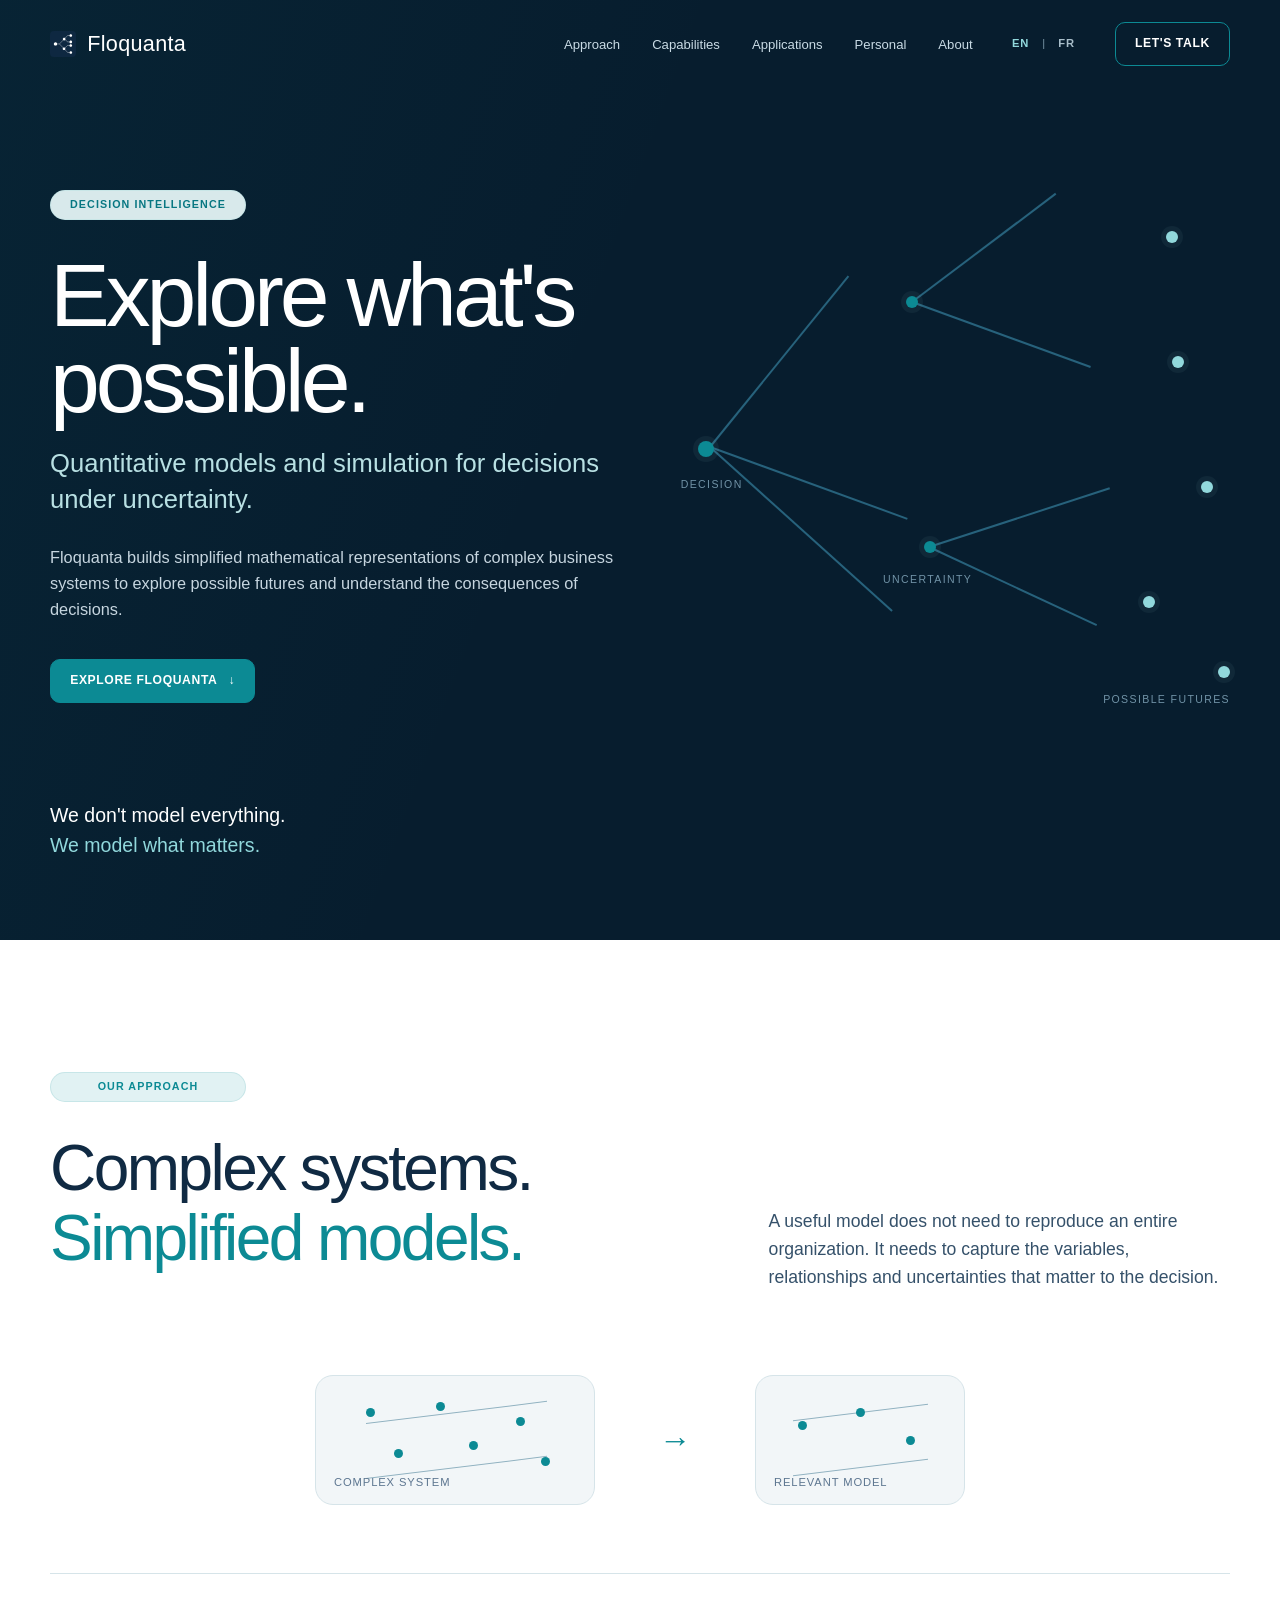
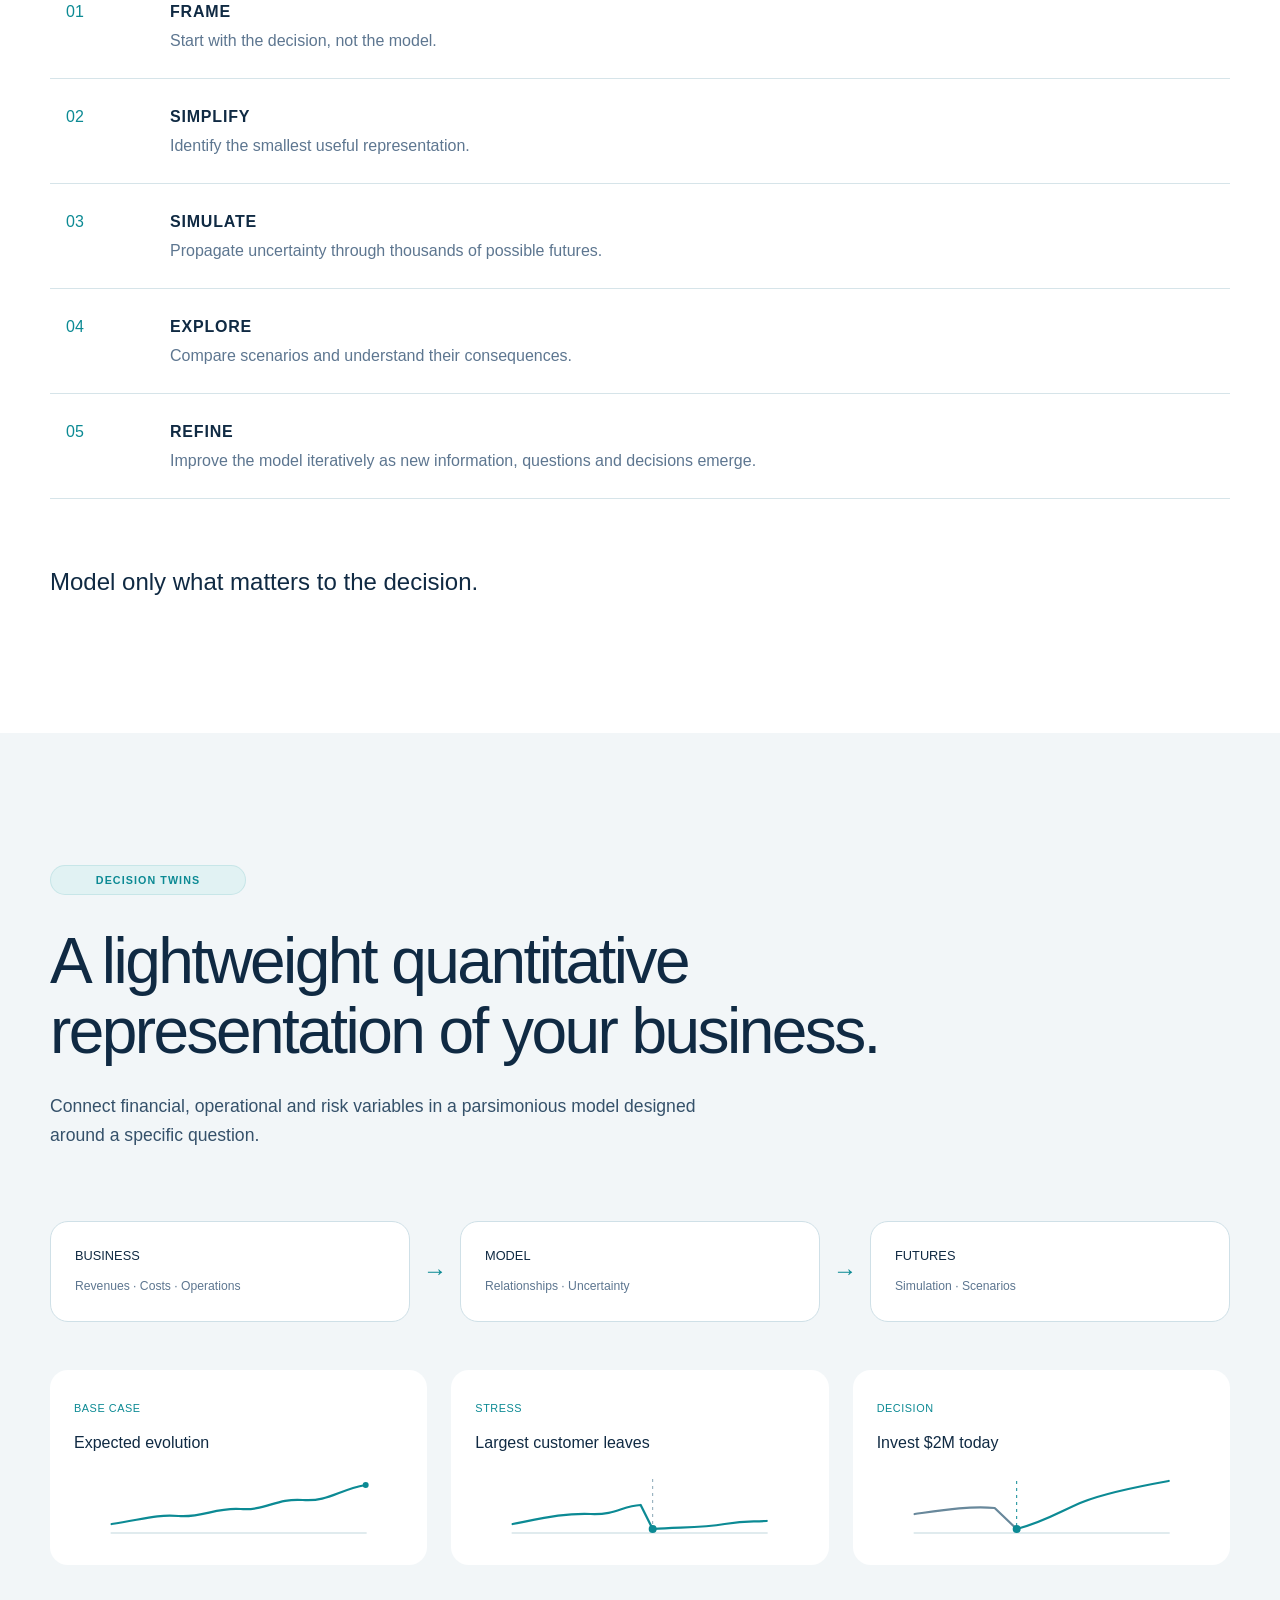
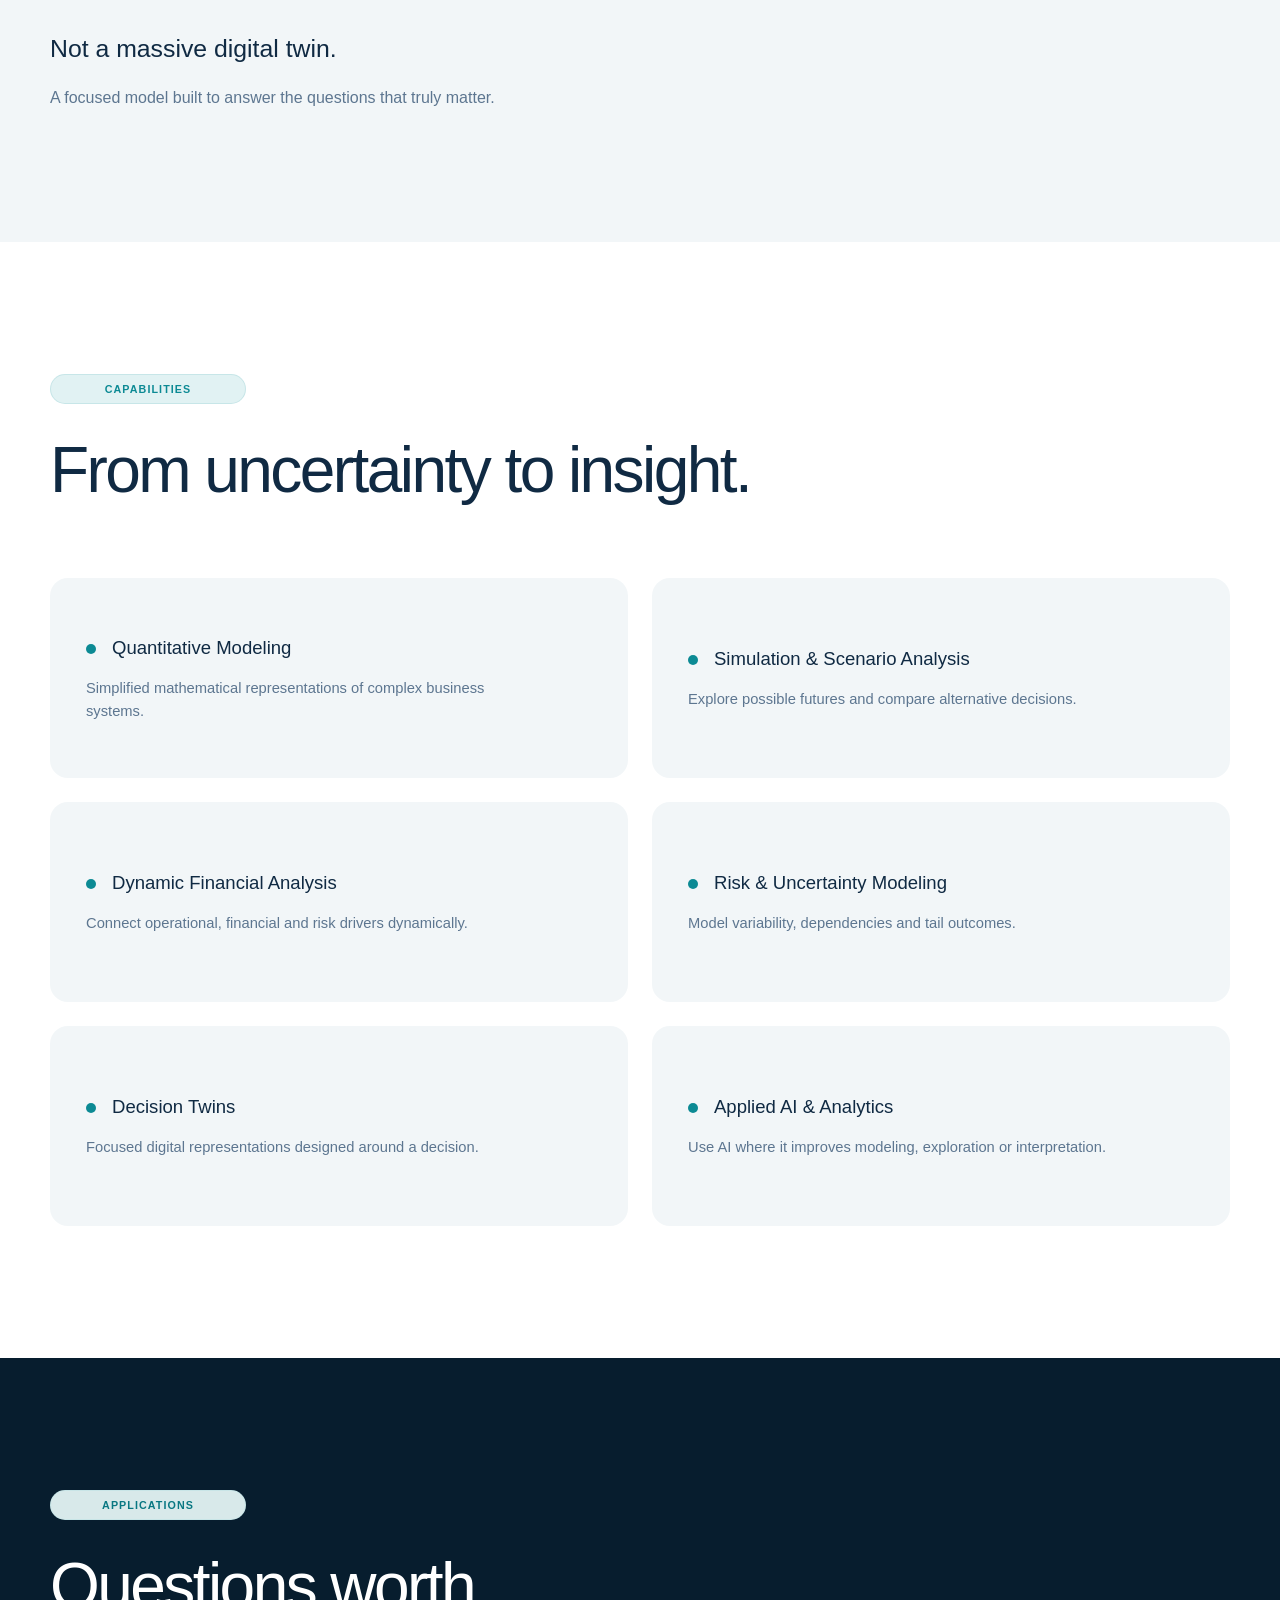
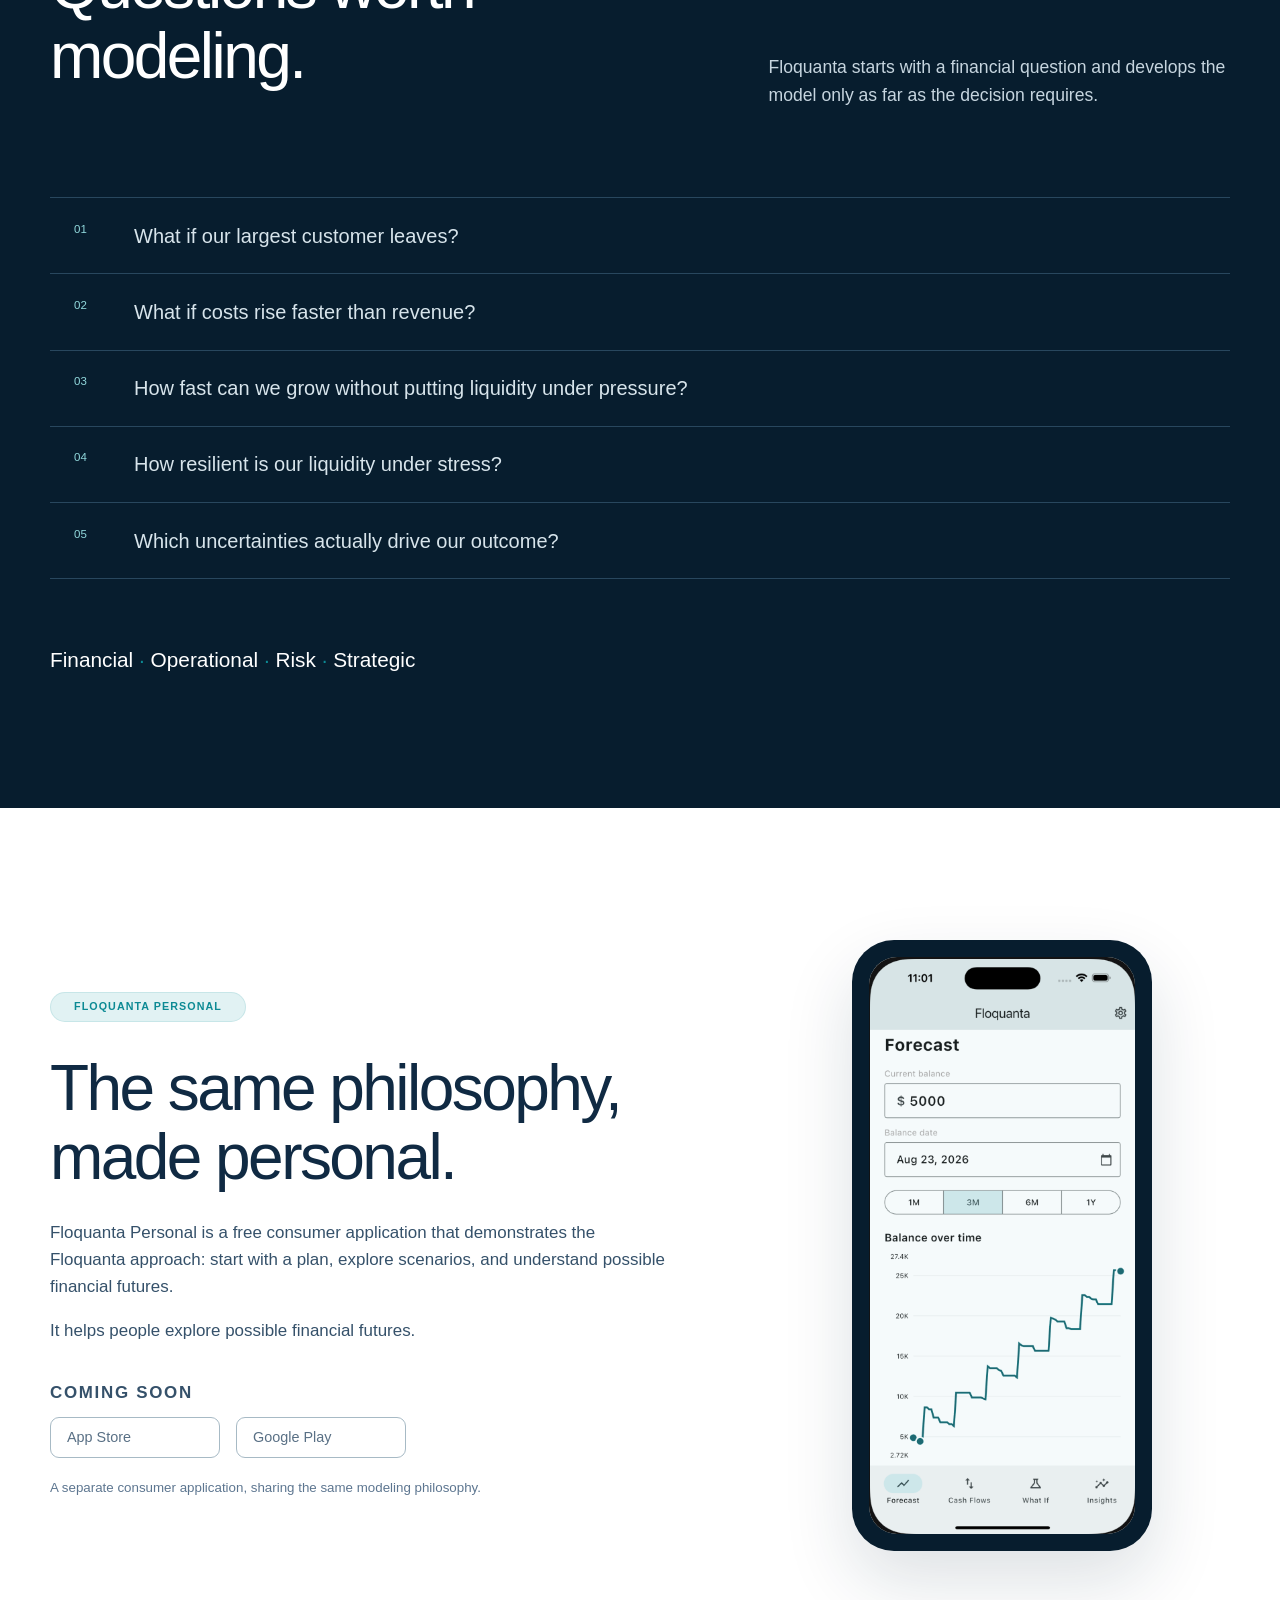
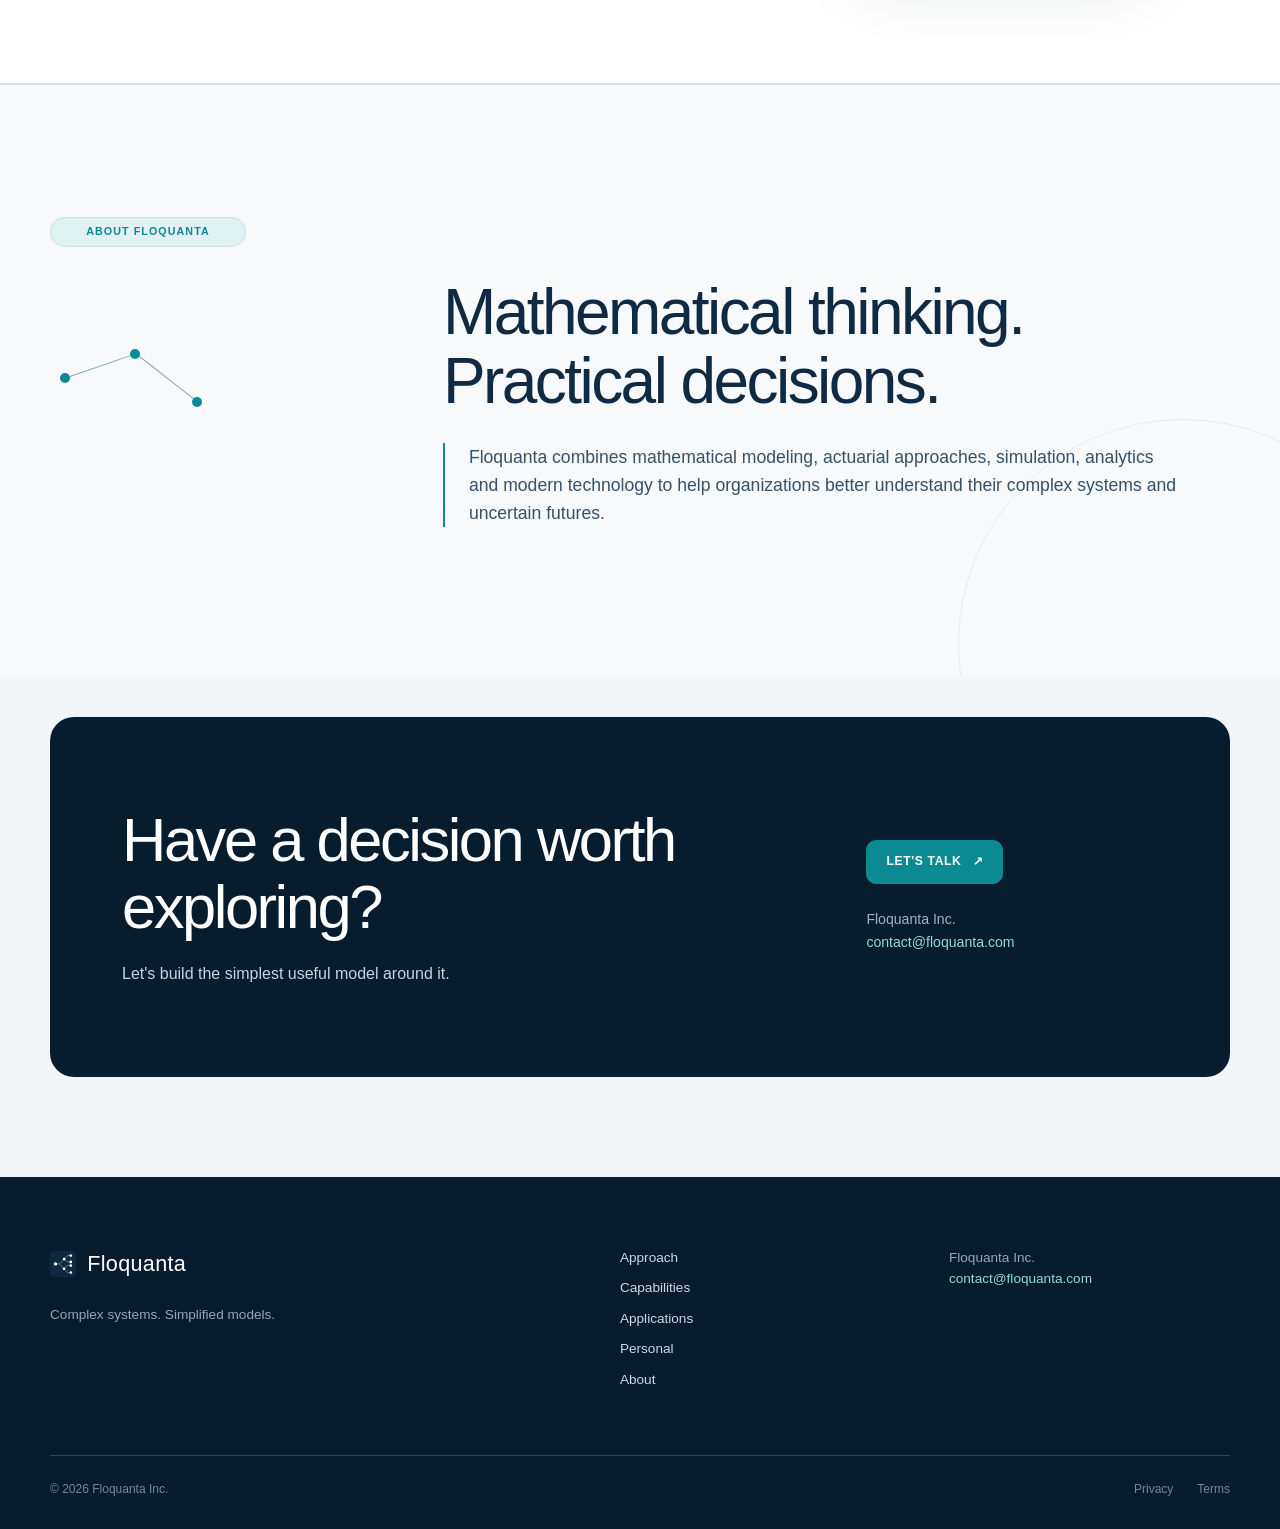
==== commit 772c45a0: "Adjustments to the french english translation" ====
--- a/index.html
+++ b/index.html
@@ -10,7 +10,7 @@
   <link rel="stylesheet" href="css/styles.css?v=20260903">
   <link rel="stylesheet" href="css/brand.css">
   <link rel="stylesheet" href="css/refinements.css?v=20260903">
-  <script src="js/i18n.js?v=20260903" defer></script>
+  <script src="js/i18n.js?v=20260903-2" defer></script>
   <script src="js/main.js" defer></script>
 </head>
 <body>
@@ -129,11 +129,11 @@
     </section>
 
     <section class="contact" id="contact">
-      <div class="container contact-card contact-card--simple"><div><h2 data-i18n="contact.title">Have a decision worth exploring?</h2><p data-i18n="contact.copy">Let's build the simplest useful model around it.</p></div><div class="contact-action"><a class="button button-fill" data-mailto href="mailto:contact@floquanta.com?subject=Floquanta%20%E2%80%94%20Decision%20worth%20exploring" aria-label="Email Floquanta about a decision worth exploring"><span data-i18n="nav.talk">Let's Talk</span> <span aria-hidden="true">↗</span></a><address>Floquanta Inc.<br>Québec, Canada<br><a data-mailto href="mailto:contact@floquanta.com?subject=Floquanta%20%E2%80%94%20Decision%20worth%20exploring" aria-label="Email contact at Floquanta about a decision worth exploring">contact@floquanta.com</a></address></div></div>
+      <div class="container contact-card contact-card--simple"><div><h2 data-i18n="contact.title">Have a decision worth exploring?</h2><p data-i18n="contact.copy">Let's build the simplest useful model around it.</p></div><div class="contact-action"><a class="button button-fill" data-mailto href="mailto:contact@floquanta.com?subject=Floquanta%20%E2%80%94%20Decision%20worth%20exploring" aria-label="Email Floquanta about a decision worth exploring"><span data-i18n="nav.talk">Let's Talk</span> <span aria-hidden="true">↗</span></a><address>Floquanta Inc.<br><a data-mailto href="mailto:contact@floquanta.com?subject=Floquanta%20%E2%80%94%20Decision%20worth%20exploring" aria-label="Email contact at Floquanta about a decision worth exploring">contact@floquanta.com</a></address></div></div>
     </section>
   </main>
 
-  <footer class="site-footer dark"><div class="container footer-grid"><div><a class="wordmark" href="#top"><img src="brand/floquanta_tree_001.svg" alt="" width="26" height="26">Floquanta</a><p data-i18n="footer.tagline">Complex systems. Simplified models.</p></div><nav data-i18n-aria-label="a11y.footerNav" aria-label="Footer navigation"><a href="#approach" data-i18n="nav.approach">Approach</a><a href="#capabilities" data-i18n="nav.capabilities">Capabilities</a><a href="#applications" data-i18n="nav.applications">Applications</a><a href="#personal">Personal</a><a href="#about" data-i18n="nav.about">About</a></nav><div class="footer-contact">Floquanta Inc.<br>Québec, Canada<br><a data-mailto href="mailto:contact@floquanta.com?subject=Floquanta%20%E2%80%94%20Decision%20worth%20exploring" aria-label="Email contact at Floquanta about a decision worth exploring">contact@floquanta.com</a></div></div><div class="container footer-bottom"><span>© <span data-year></span> Floquanta Inc.</span><span><a href="legal/privacy.html" data-i18n="footer.privacy">Privacy</a><a href="legal/terms.html" data-i18n="footer.terms">Terms</a></span></div></footer>
+  <footer class="site-footer dark"><div class="container footer-grid"><div><a class="wordmark" href="#top"><img src="brand/floquanta_tree_001.svg" alt="" width="26" height="26">Floquanta</a><p data-i18n="footer.tagline">Complex systems. Simplified models.</p></div><nav data-i18n-aria-label="a11y.footerNav" aria-label="Footer navigation"><a href="#approach" data-i18n="nav.approach">Approach</a><a href="#capabilities" data-i18n="nav.capabilities">Capabilities</a><a href="#applications" data-i18n="nav.applications">Applications</a><a href="#personal">Personal</a><a href="#about" data-i18n="nav.about">About</a></nav><div class="footer-contact">Floquanta Inc.<br><a data-mailto href="mailto:contact@floquanta.com?subject=Floquanta%20%E2%80%94%20Decision%20worth%20exploring" aria-label="Email contact at Floquanta about a decision worth exploring">contact@floquanta.com</a></div></div><div class="container footer-bottom"><span>© <span data-year></span> Floquanta Inc.</span><span><a href="legal/privacy.html" data-i18n="footer.privacy">Privacy</a><a href="legal/terms.html" data-i18n="footer.terms">Terms</a></span></div></footer>
   </div>
 </body>
 </html>
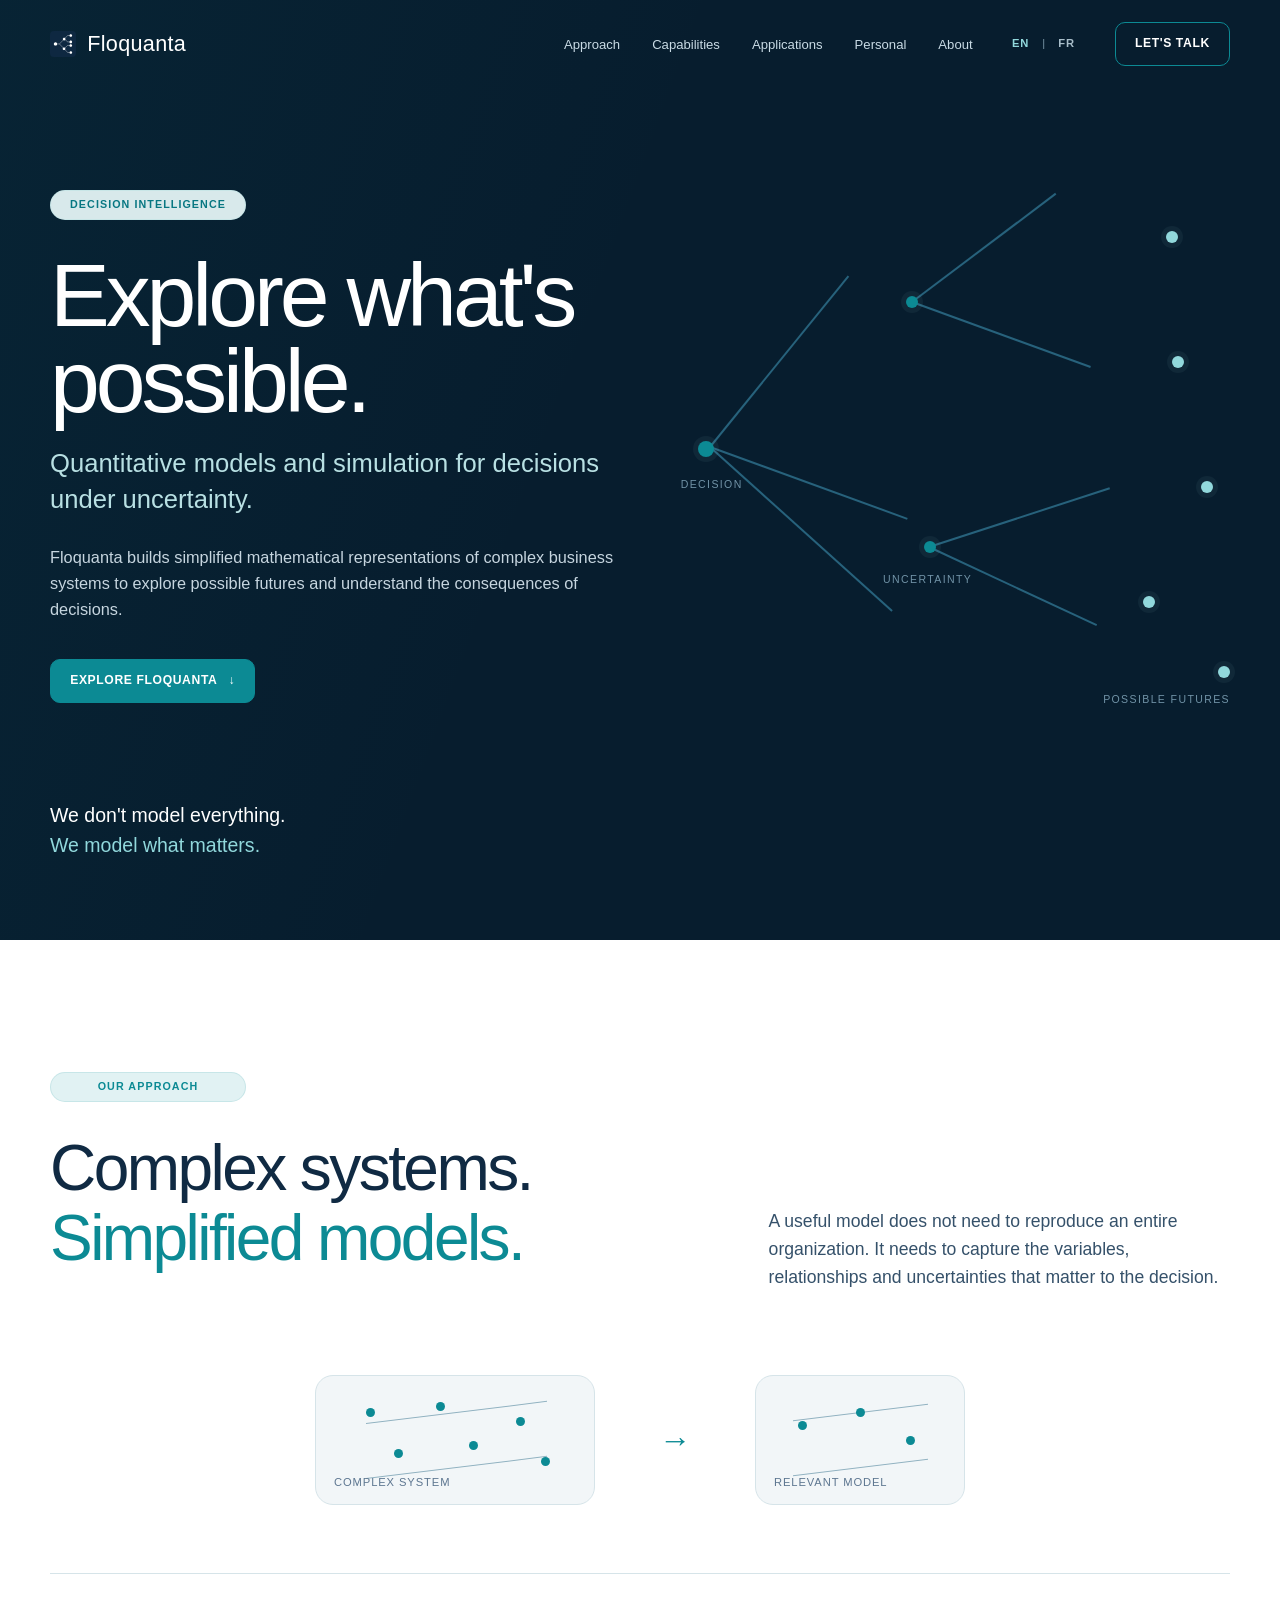
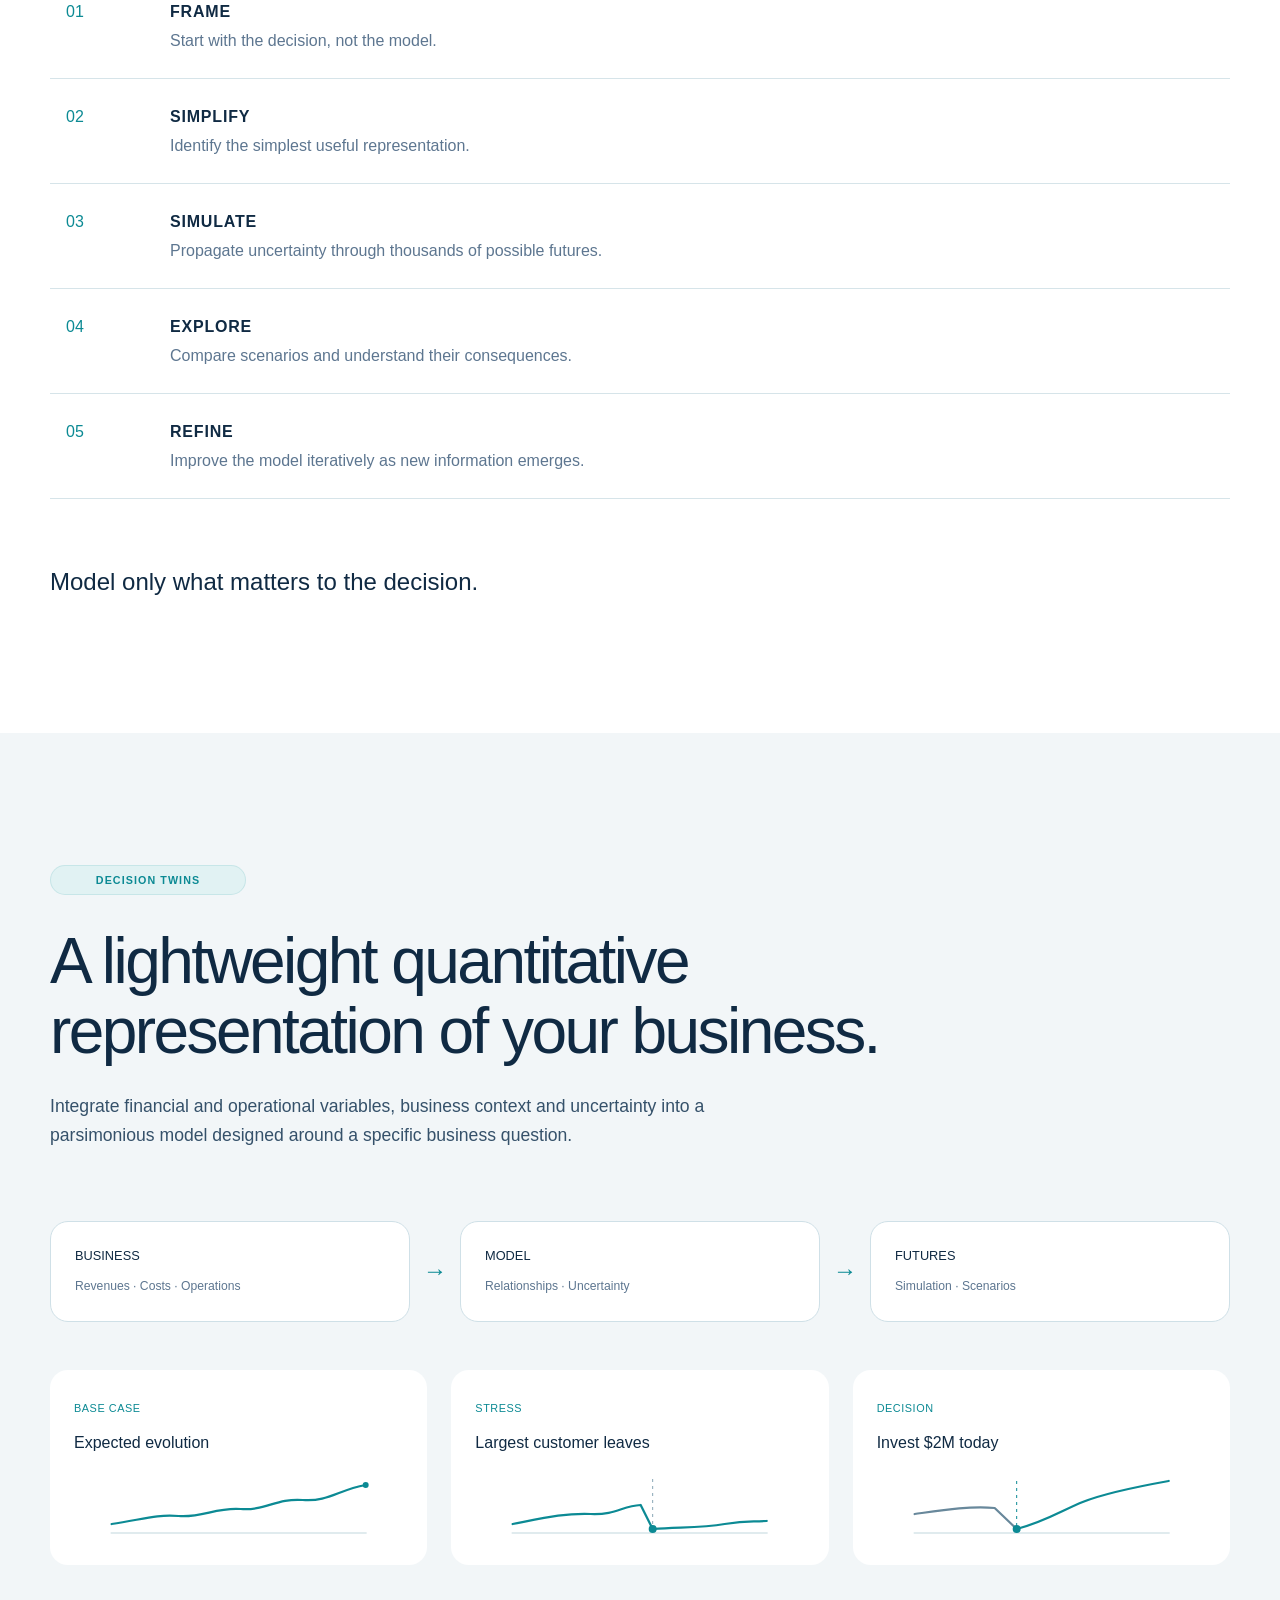
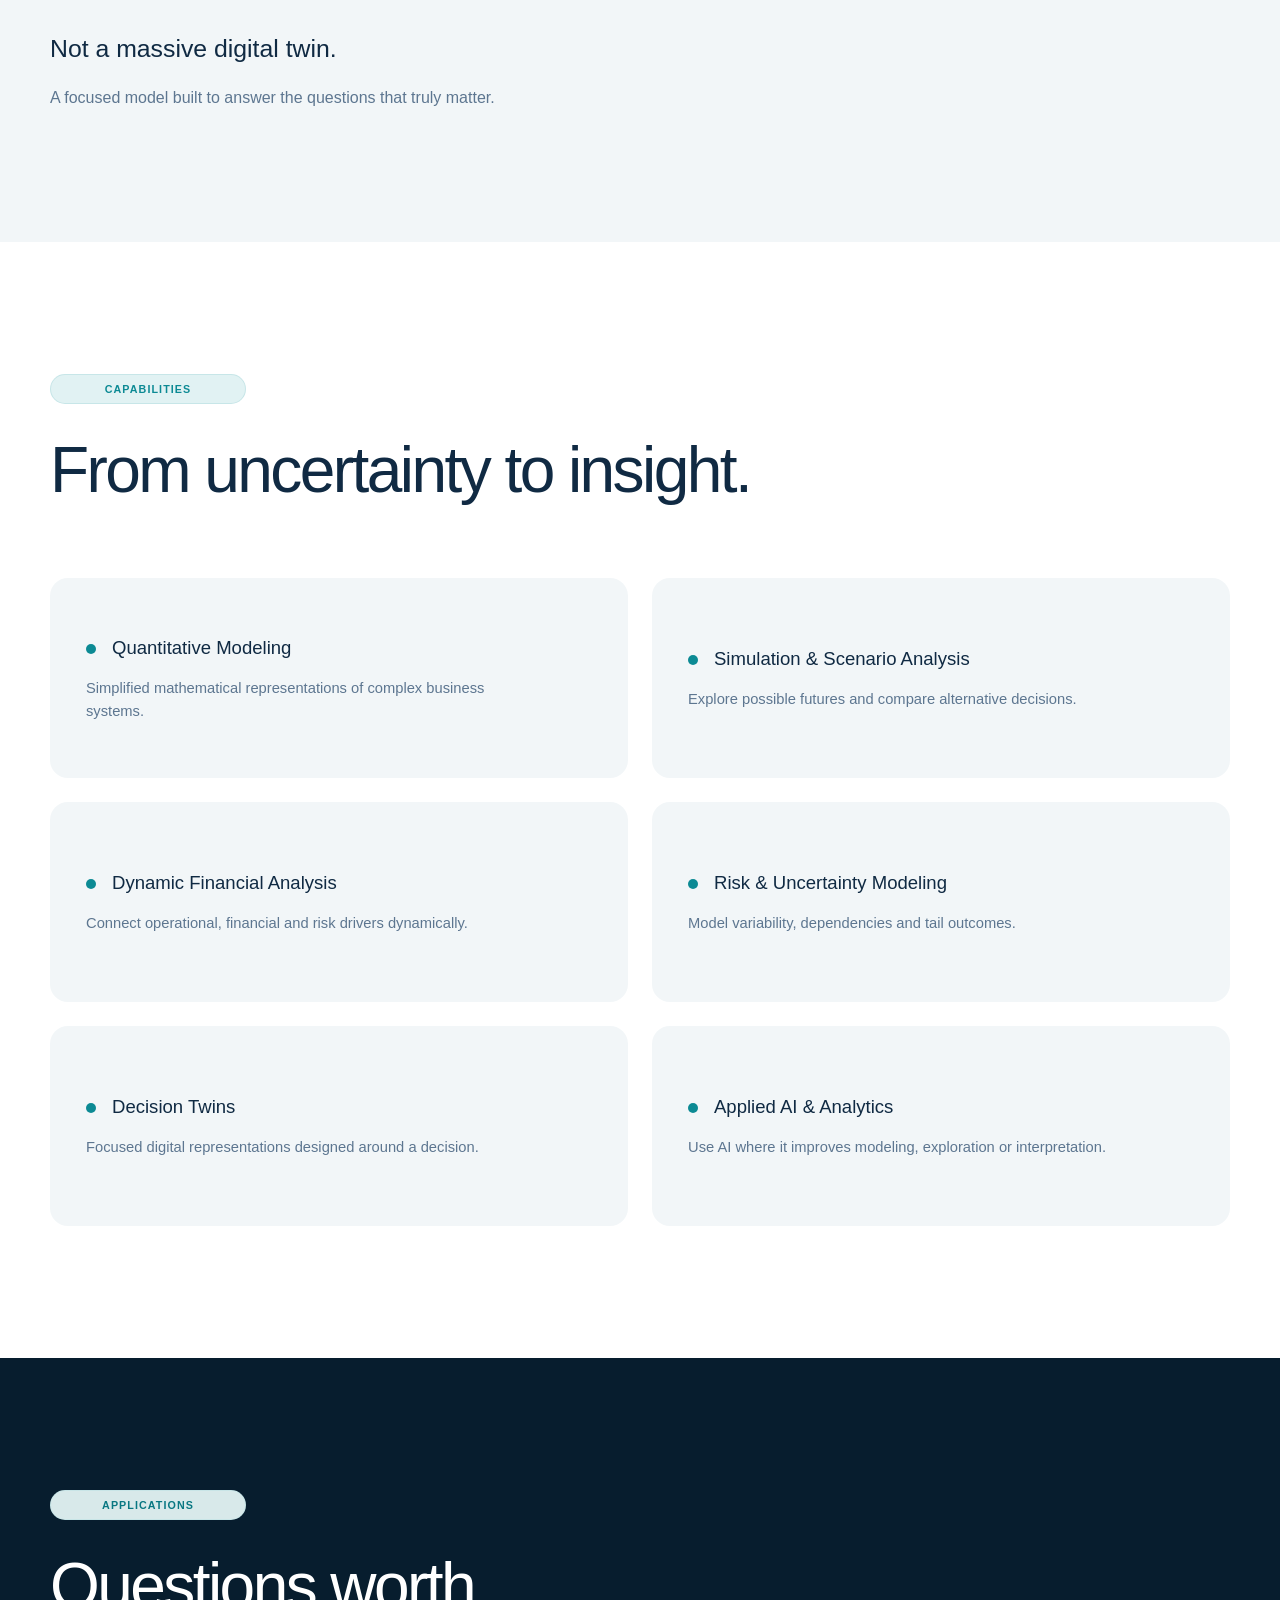
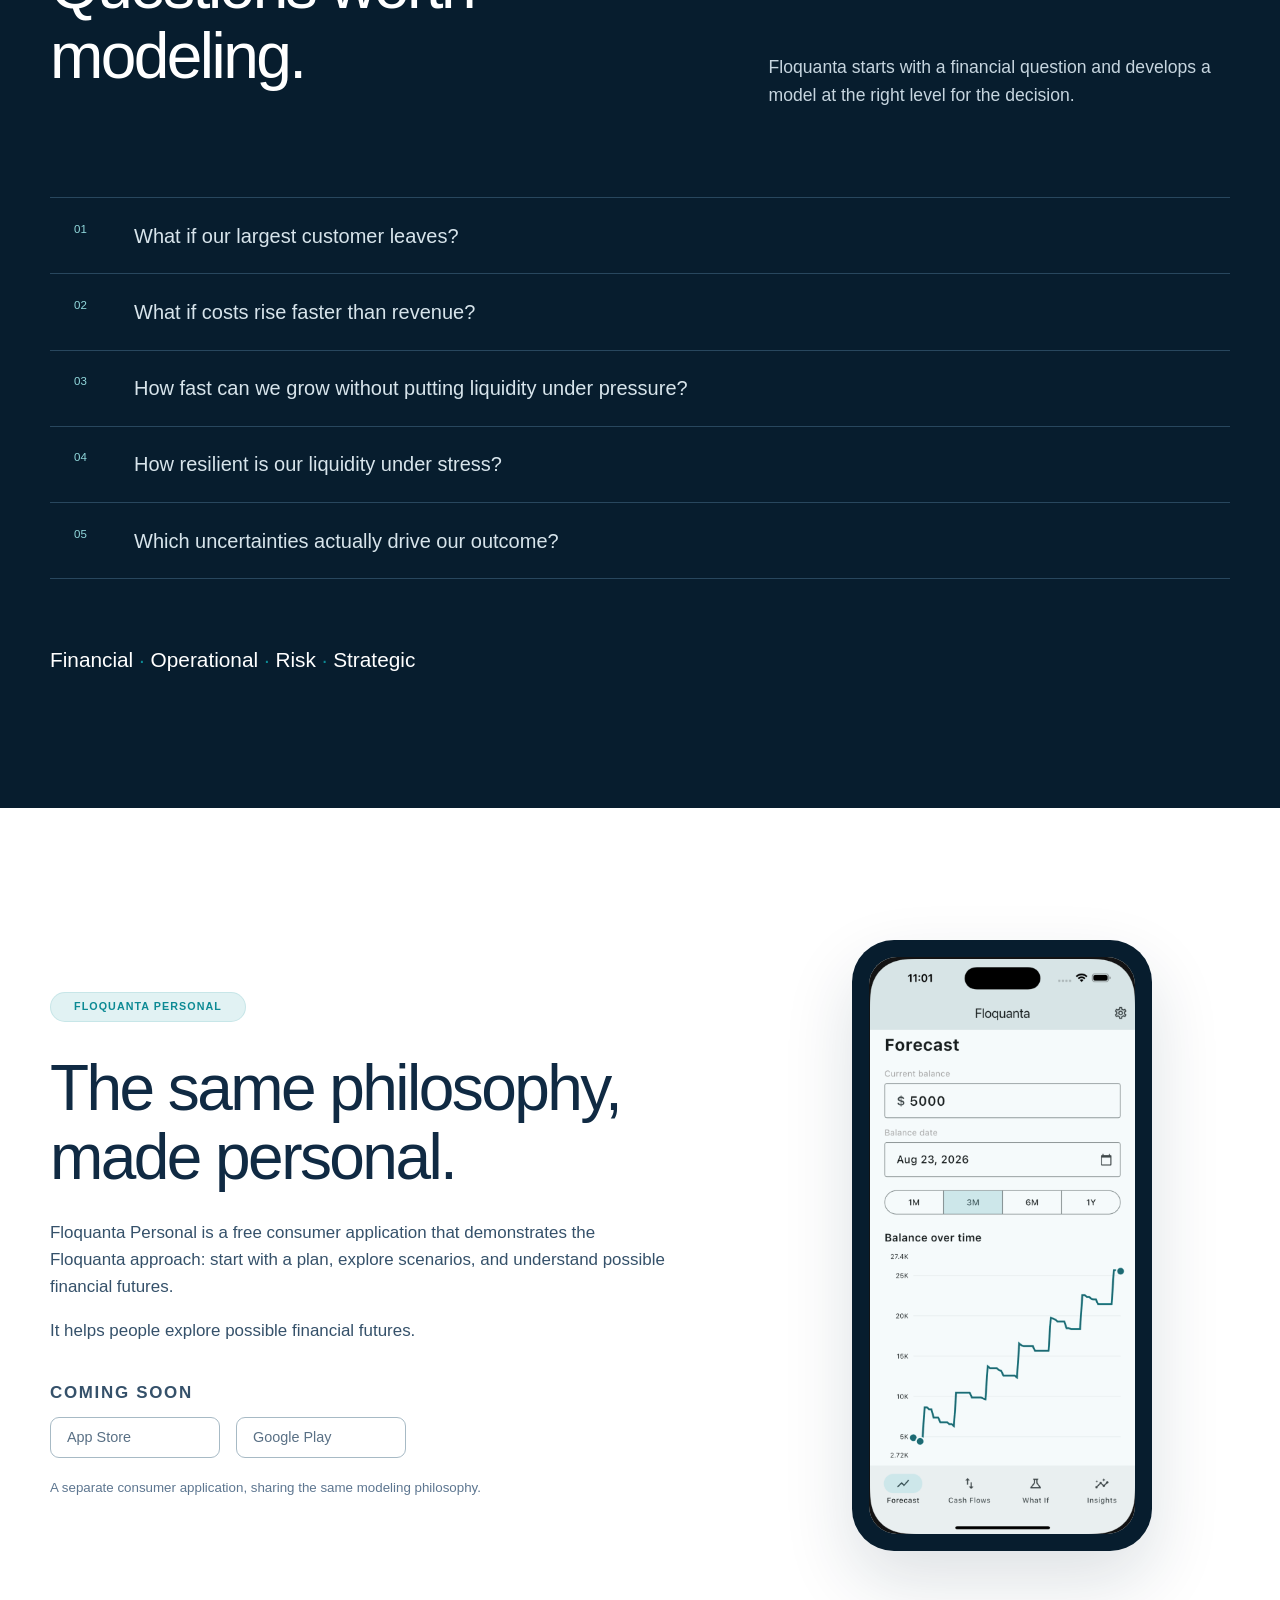
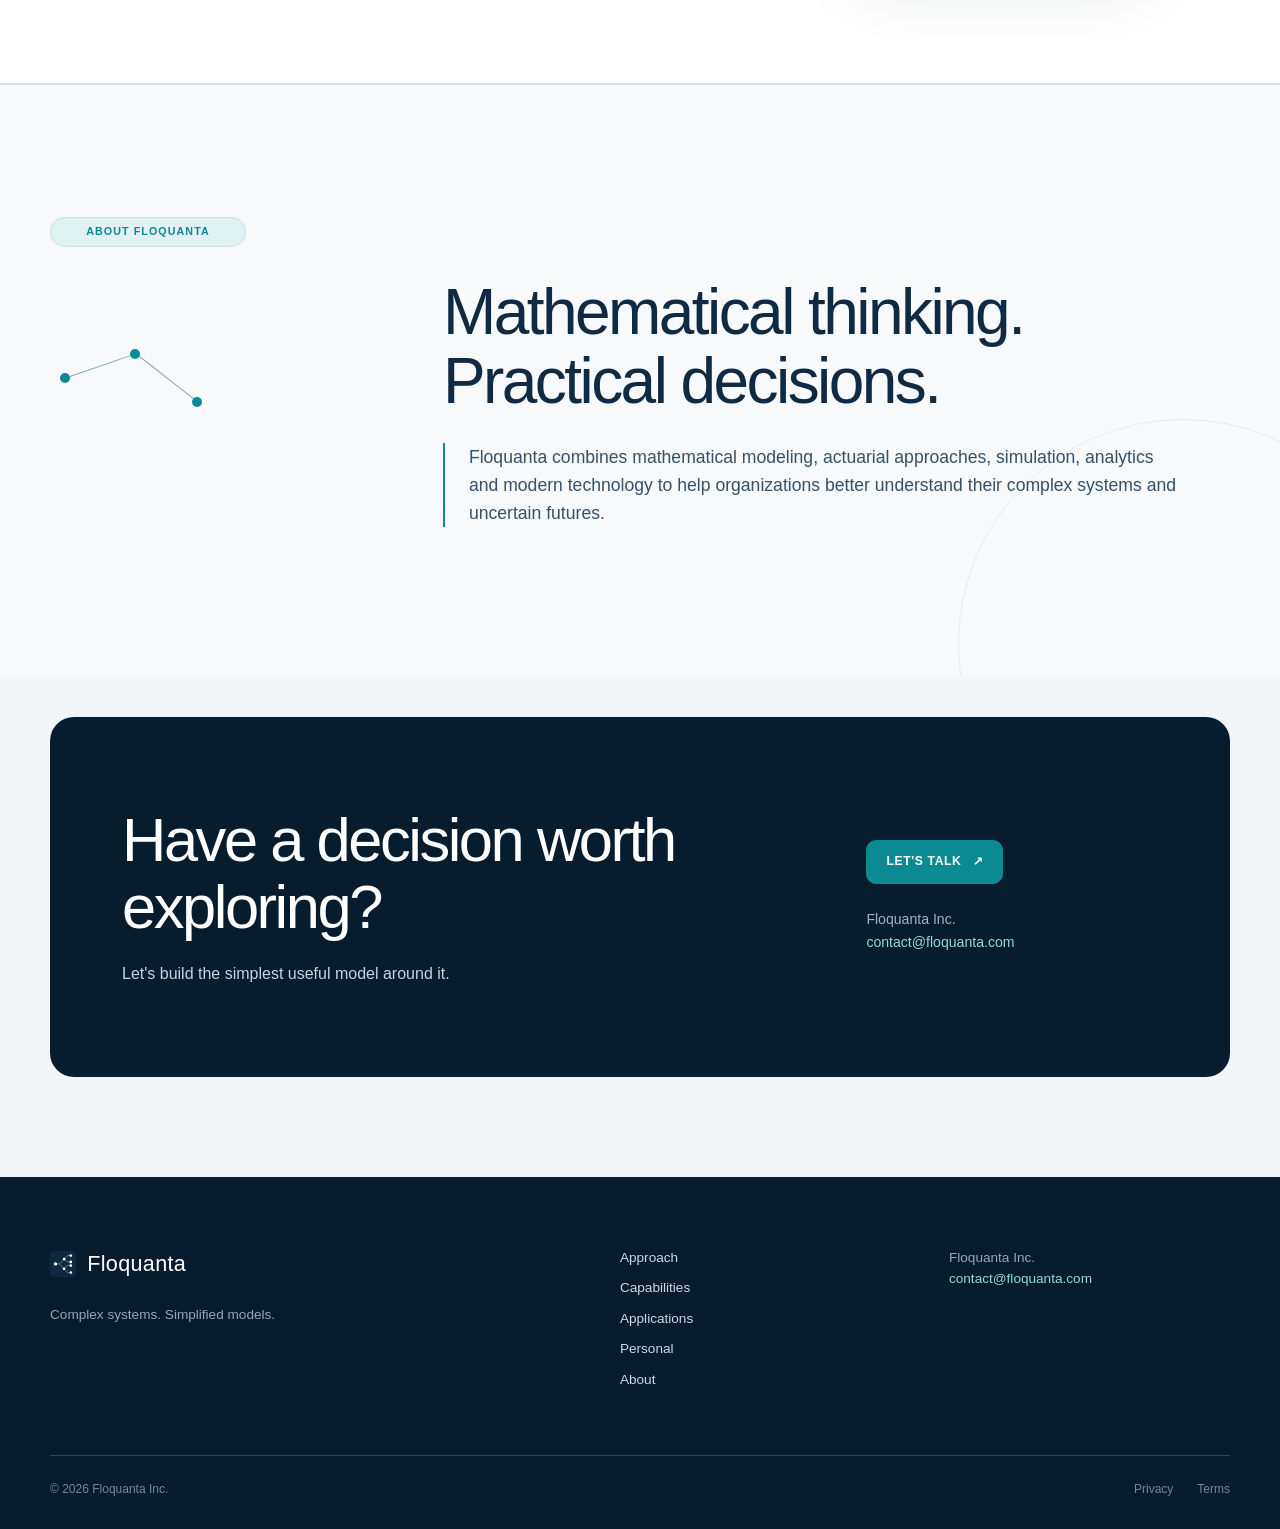
==== commit e68617fd: "Adjustments to the french english translation v2" ====
--- a/index.html
+++ b/index.html
@@ -10,7 +10,7 @@
   <link rel="stylesheet" href="css/styles.css?v=20260903">
   <link rel="stylesheet" href="css/brand.css">
   <link rel="stylesheet" href="css/refinements.css?v=20260903">
-  <script src="js/i18n.js?v=20260903-2" defer></script>
+  <script src="js/i18n.js?v=20260904" defer></script>
   <script src="js/main.js" defer></script>
 </head>
 <body>
@@ -64,10 +64,10 @@
         </div>
         <ol class="stages">
           <li><span>01</span><div><h3 data-i18n="approach.frame">Frame</h3><p data-i18n="approach.frameCopy">Start with the decision, not the model.</p></div></li>
-          <li><span>02</span><div><h3 data-i18n="approach.simplify">Simplify</h3><p data-i18n="approach.simplifyCopy">Identify the smallest useful representation.</p></div></li>
+          <li><span>02</span><div><h3 data-i18n="approach.simplify">Simplify</h3><p data-i18n="approach.simplifyCopy">Identify the simplest useful representation.</p></div></li>
           <li><span>03</span><div><h3 data-i18n="approach.simulate">Simulate</h3><p data-i18n="approach.simulateCopy">Propagate uncertainty through thousands of possible futures.</p></div></li>
           <li><span>04</span><div><h3 data-i18n="approach.explore">Explore</h3><p data-i18n="approach.exploreCopy">Compare scenarios and understand their consequences.</p></div></li>
-          <li><span>05</span><div><h3 data-i18n="approach.refine">Refine</h3><p data-i18n="approach.refineCopy">Improve the model iteratively as new information, questions and decisions emerge.</p></div></li>
+          <li><span>05</span><div><h3 data-i18n="approach.refine">Refine</h3><p data-i18n="approach.refineCopy">Improve the model iteratively as new information emerges.</p></div></li>
         </ol>
         <p class="closing-line" data-i18n="approach.closing">Model only what matters to the decision.</p>
       </div>
@@ -76,7 +76,7 @@
     <section class="section decision-twins" id="decision-twins">
       <div class="container">
         <p class="eyebrow" data-i18n="twins.label">Decision Twins</p>
-        <div class="section-heading"><h2 data-i18n-html="twins.title">A lightweight quantitative<br>representation of your business.</h2><p data-i18n="twins.copy">Connect financial, operational and risk variables in a parsimonious model designed around a specific question.</p></div>
+        <div class="section-heading"><h2 data-i18n-html="twins.title">A lightweight quantitative<br>representation of your business.</h2><p data-i18n="twins.copy">Integrate financial and operational variables, business context and uncertainty into a parsimonious model designed around a specific business question.</p></div>
         <div class="flow" data-i18n-aria-label="a11y.flow" aria-label="A business is represented by a focused model, which produces simulated futures">
           <article><span data-i18n="twins.business">Business</span><strong data-i18n="twins.businessItems">Revenues · Costs · Operations</strong></article><i aria-hidden="true">→</i>
           <article><span data-i18n="twins.model">Model</span><strong data-i18n="twins.modelItems">Relationships · Uncertainty</strong></article><i aria-hidden="true">→</i>
@@ -109,7 +109,7 @@
     <section class="section dark applications" id="applications">
       <div class="container">
         <p class="eyebrow eyebrow-dark">Applications</p>
-        <div class="section-heading split-heading"><h2 data-i18n="apps.title">Questions worth modeling.</h2><p data-i18n="apps.copy">Floquanta can start with a financial question and expand only as far as the decision requires.</p></div>
+        <div class="section-heading split-heading"><h2 data-i18n="apps.title">Questions worth modeling.</h2><p data-i18n="apps.copy">Floquanta starts with a financial question and develops a model at the right level for the decision.</p></div>
         <div class="questions">
           <p><span>01</span><span class="question-copy" data-i18n="apps.q1">What if our largest customer leaves?</span></p><p><span>02</span><span class="question-copy" data-i18n="apps.q2">What if costs rise faster than revenue?</span></p><p><span>03</span><span class="question-copy" data-i18n="apps.q3">How fast can we grow without putting liquidity under pressure?</span></p><p><span>04</span><span class="question-copy" data-i18n="apps.q4">How resilient is our liquidity under stress?</span></p><p><span>05</span><span class="question-copy" data-i18n="apps.q5">Which uncertainties actually drive our outcome?</span></p>
         </div>
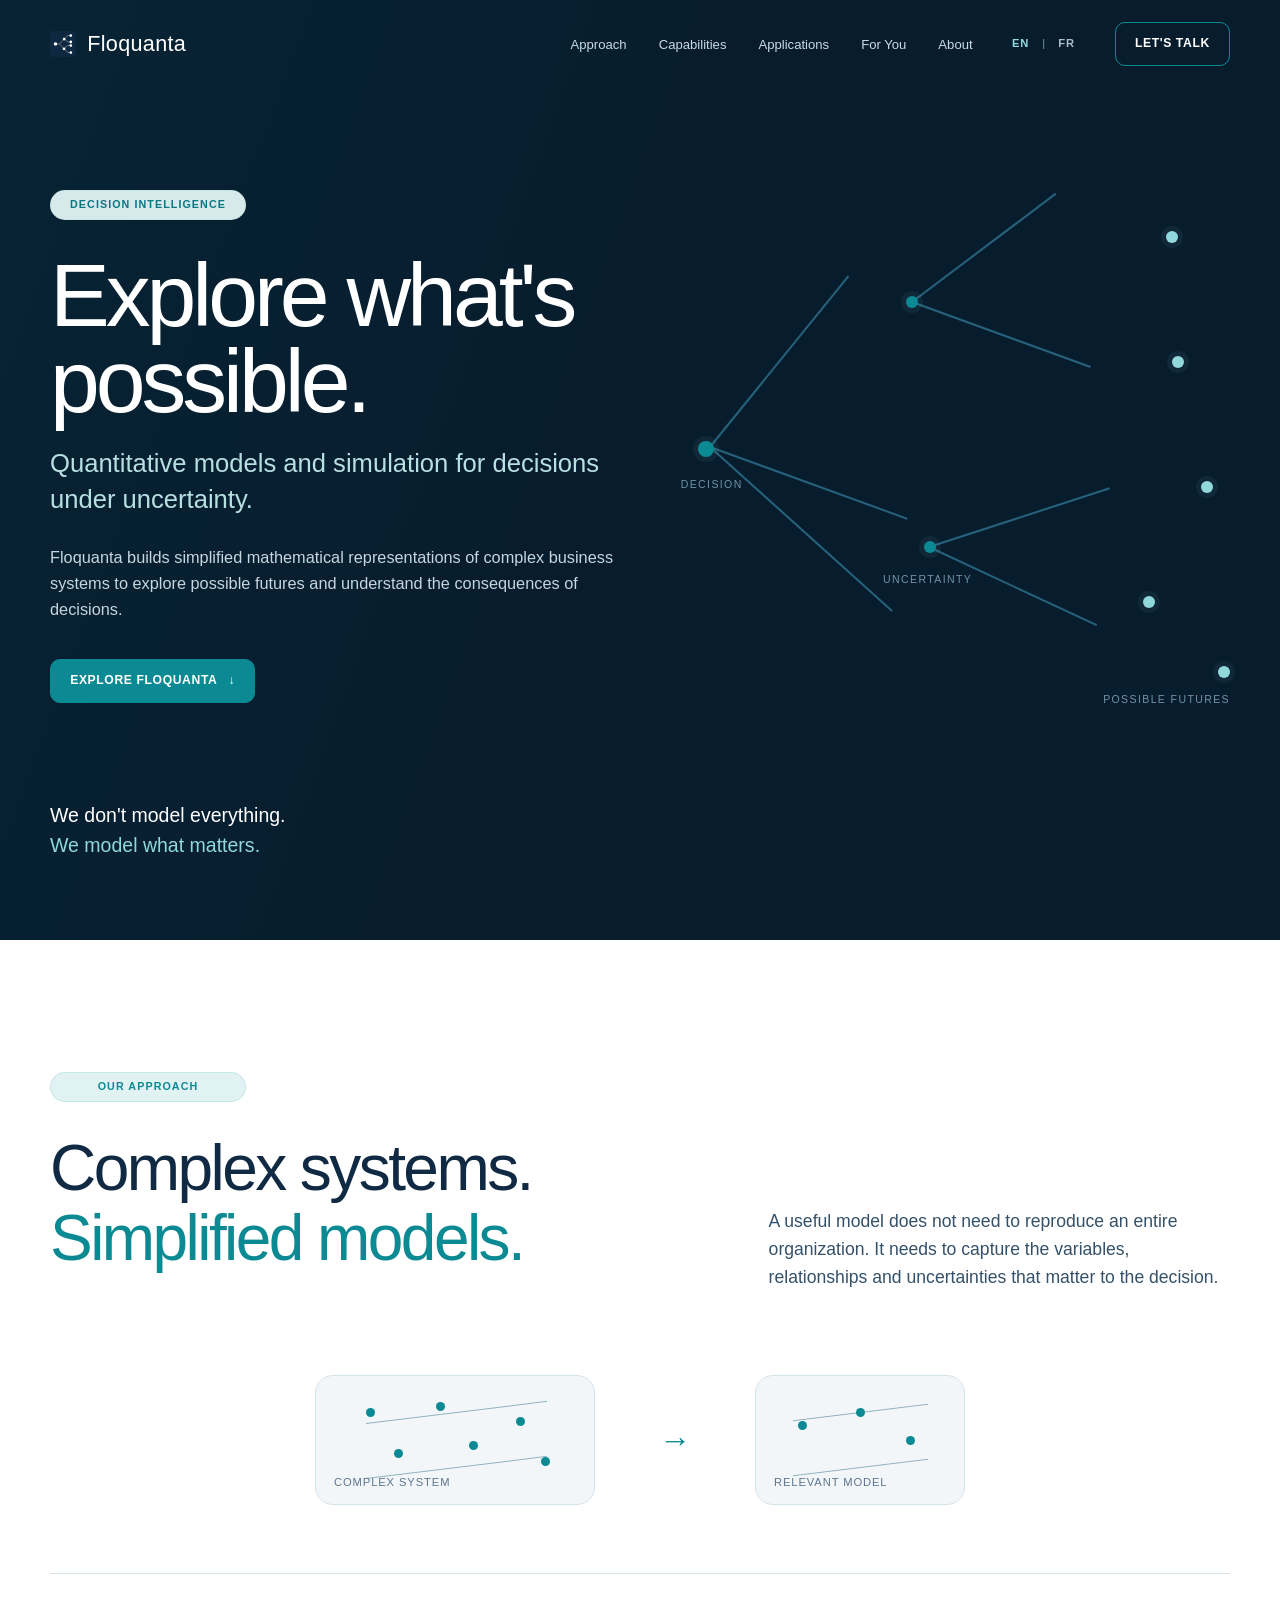
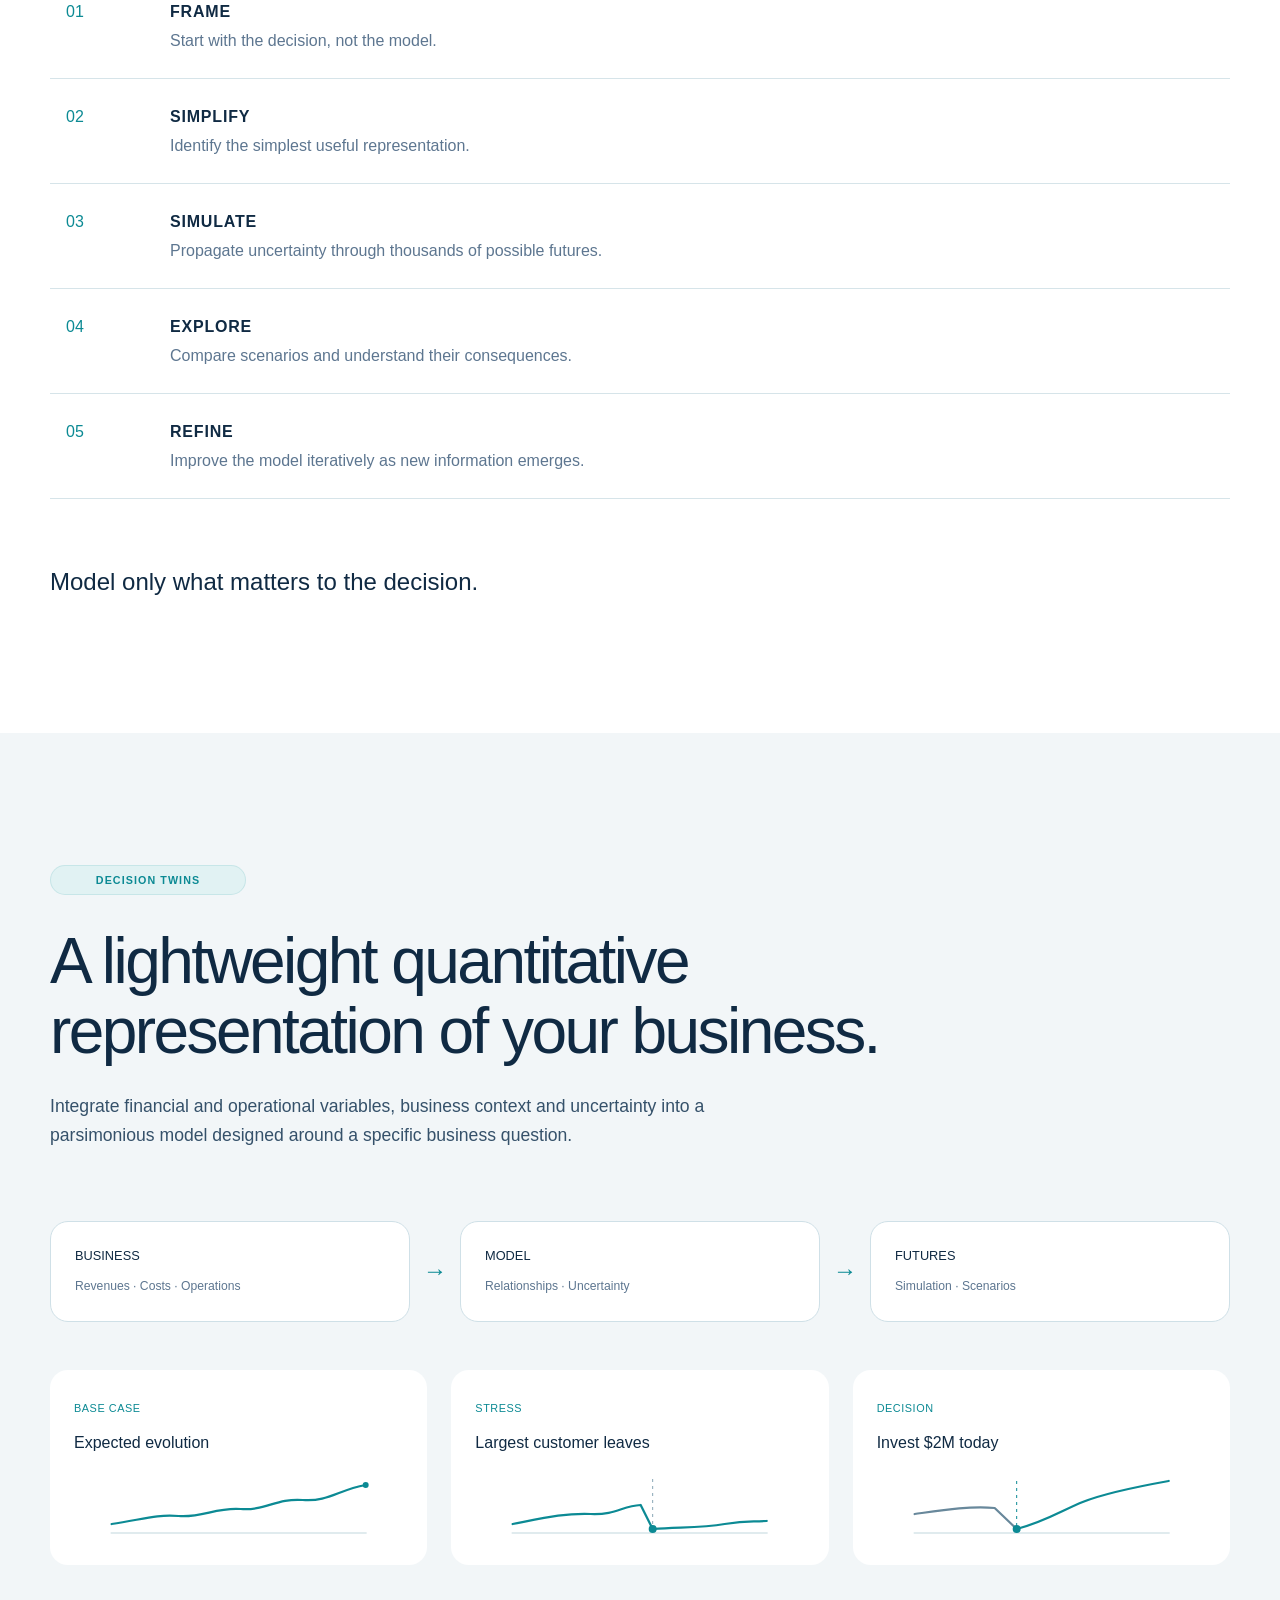
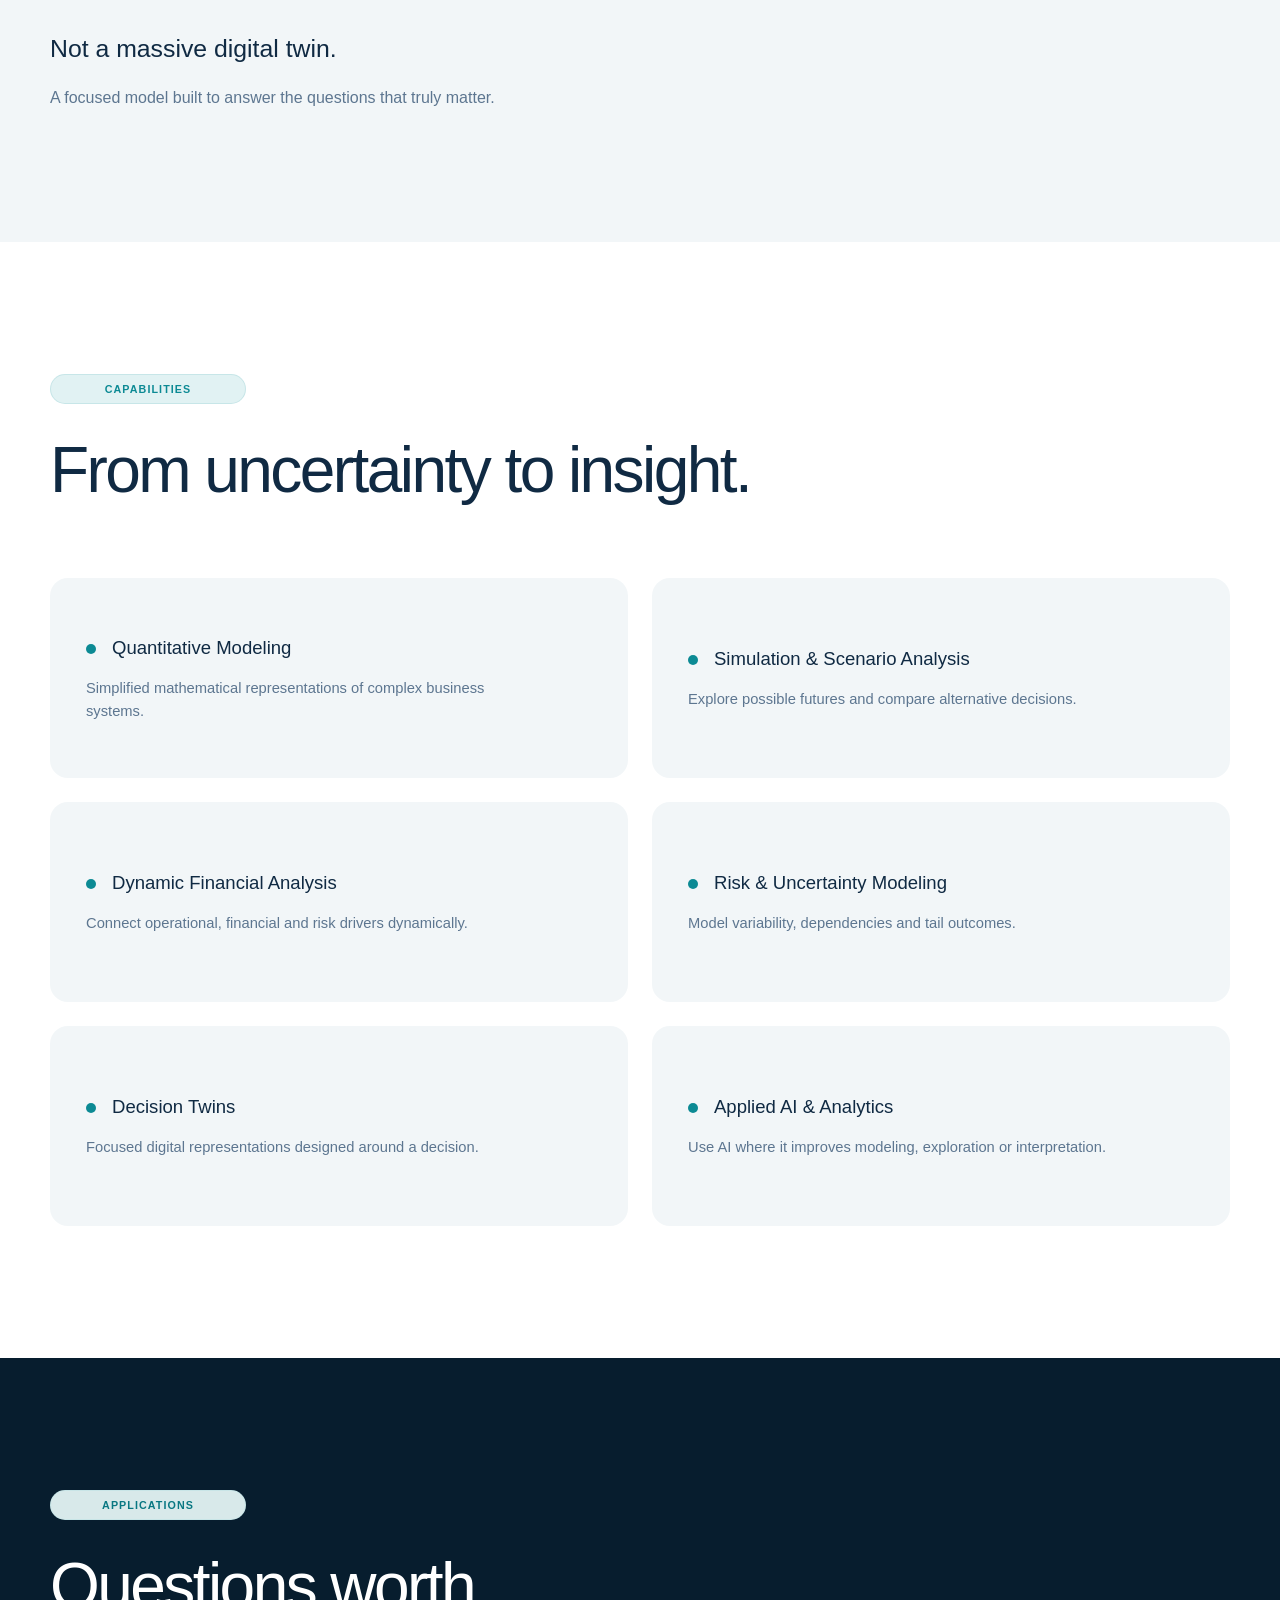
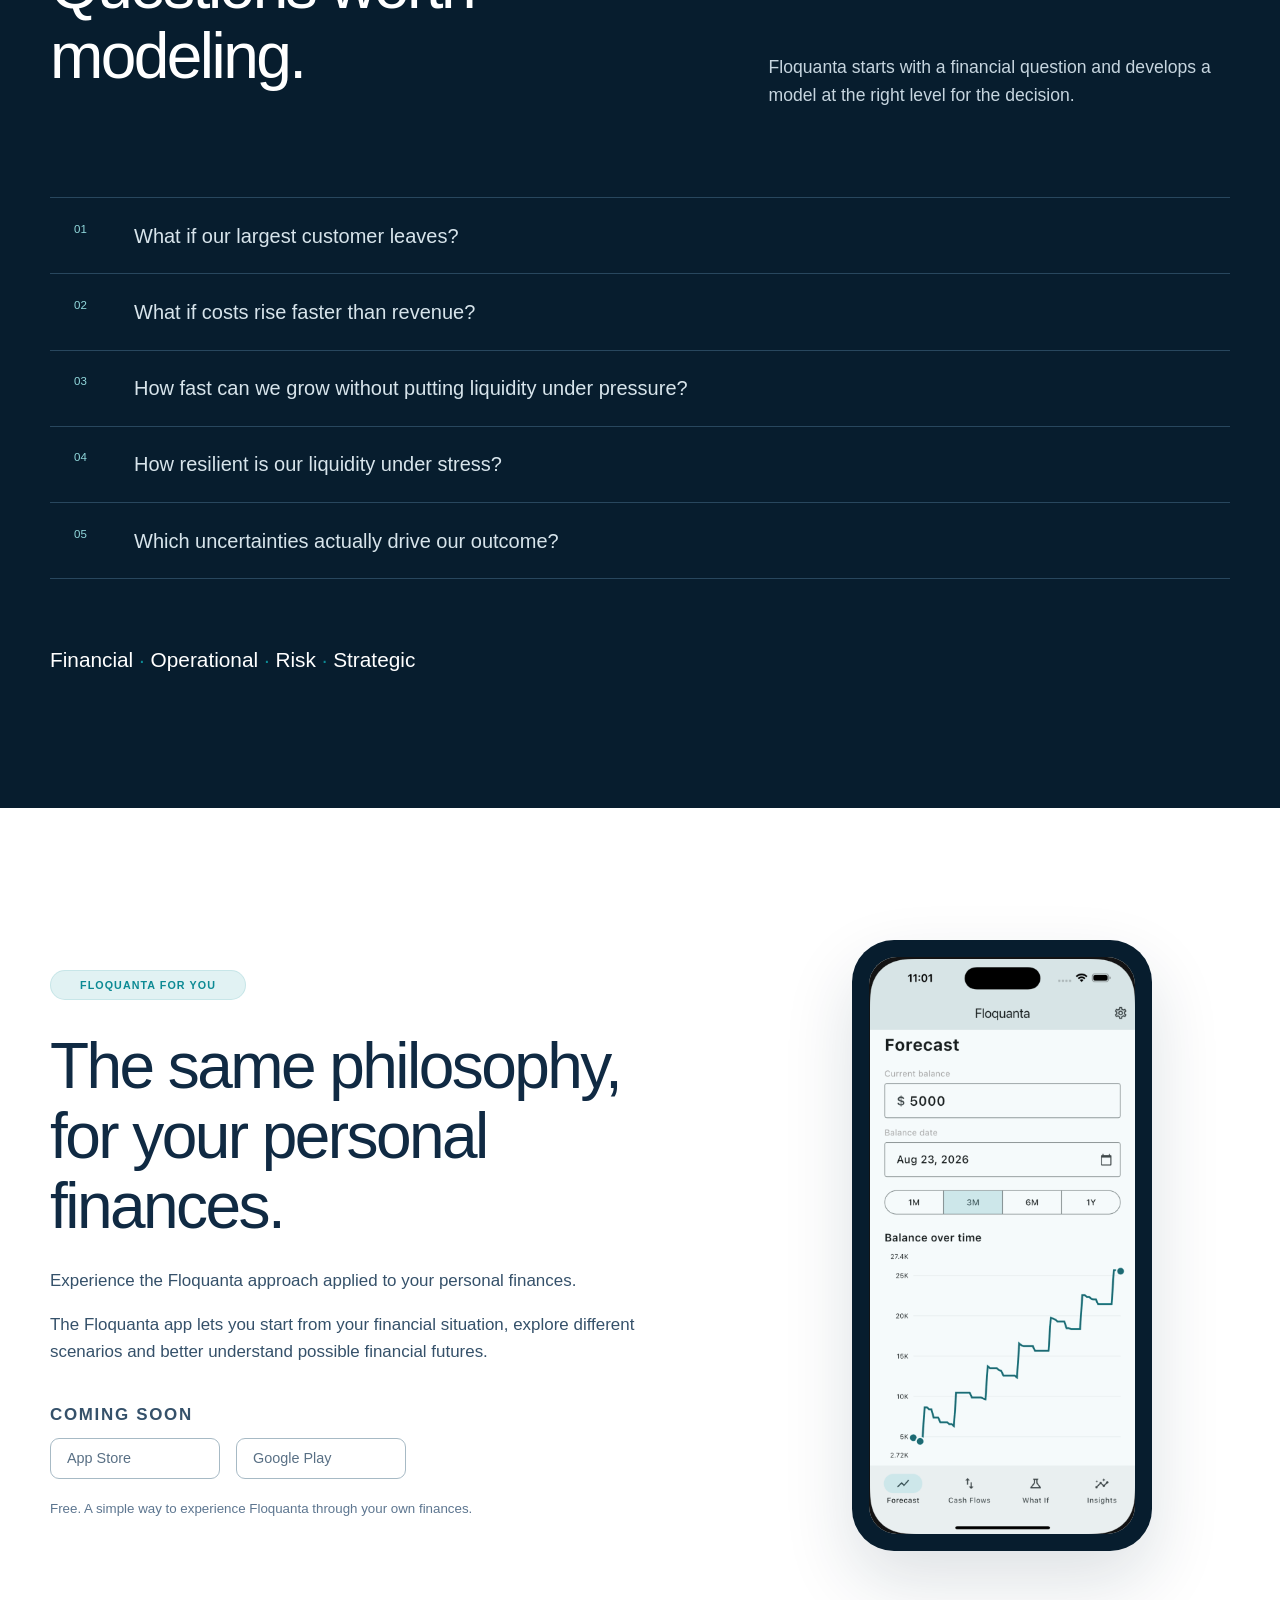
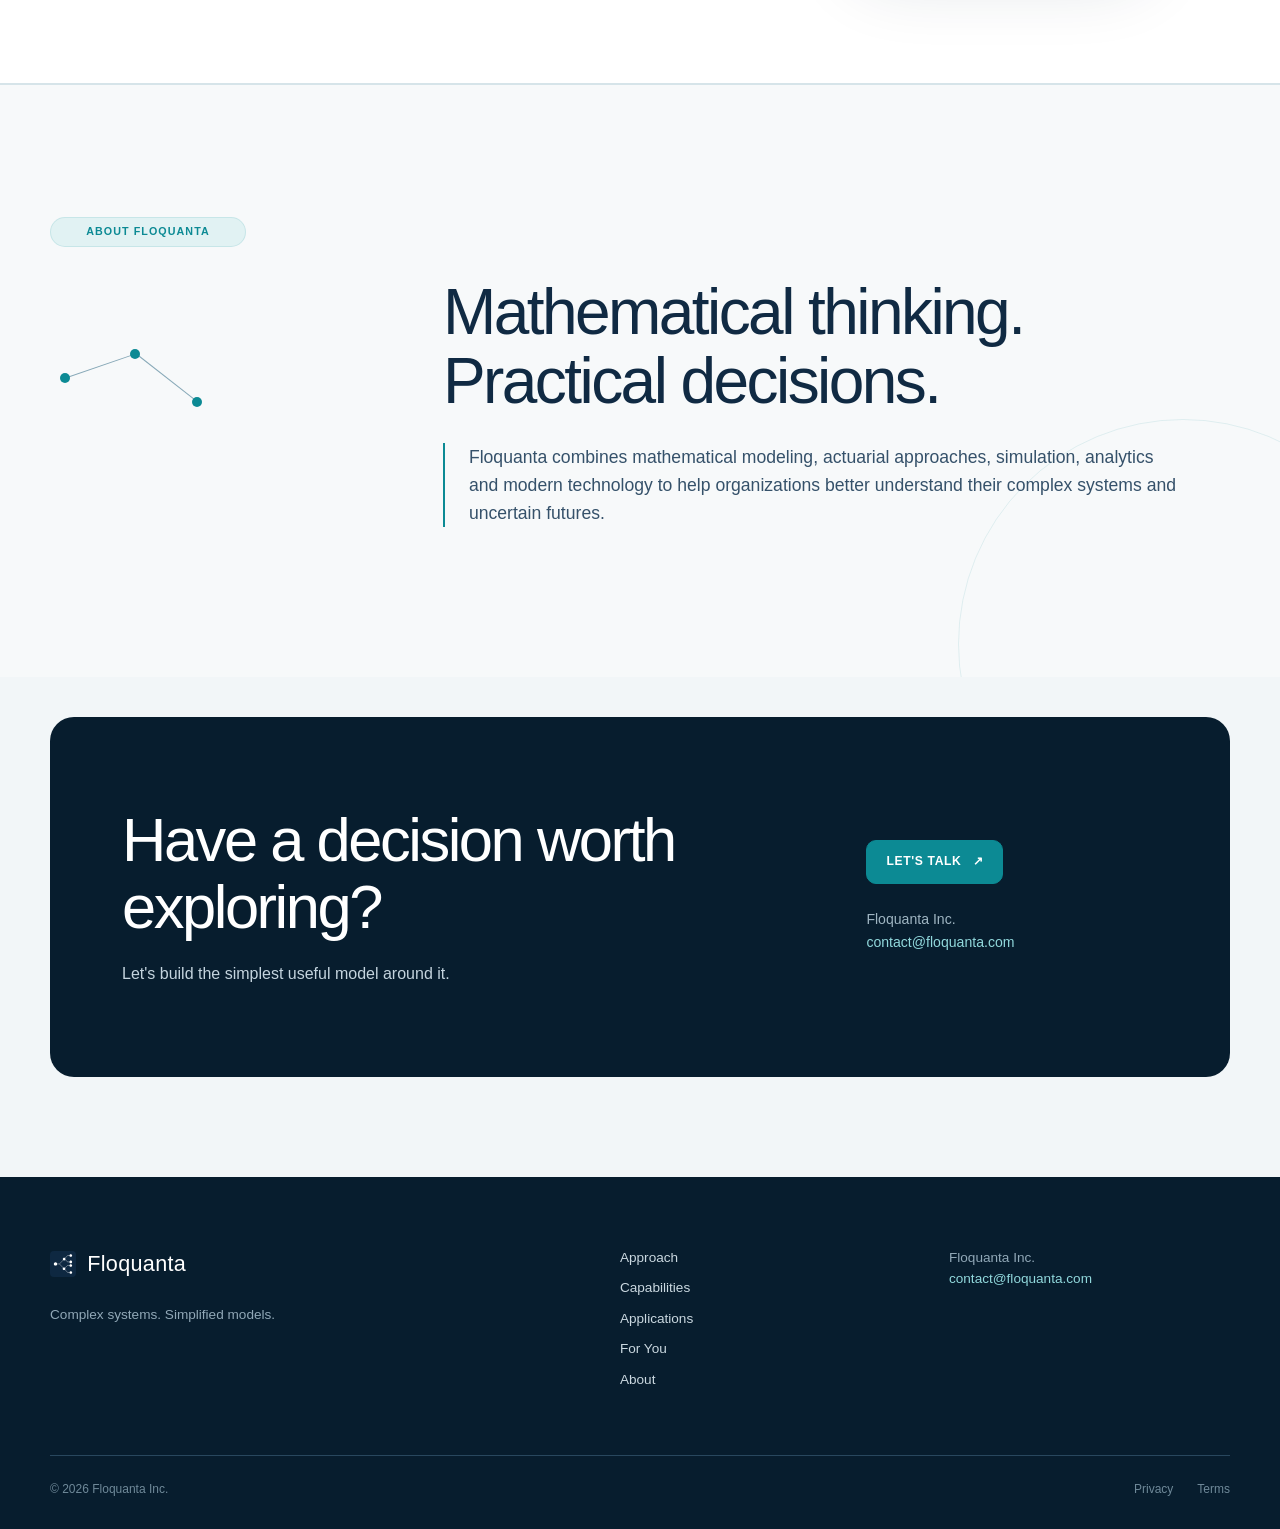
==== commit 3f4c8bd0: "Adjustments to the french english translation - for you et pour vous" ====
--- a/index.html
+++ b/index.html
@@ -10,7 +10,7 @@
   <link rel="stylesheet" href="css/styles.css?v=20260903">
   <link rel="stylesheet" href="css/brand.css">
   <link rel="stylesheet" href="css/refinements.css?v=20260903">
-  <script src="js/i18n.js?v=20260904" defer></script>
+  <script src="js/i18n.js?v=20260904-2" defer></script>
   <script src="js/main.js" defer></script>
 </head>
 <body>
@@ -20,7 +20,7 @@
       <a class="wordmark" href="#top" data-i18n-aria-label="a11y.home" aria-label="Floquanta home"><img src="brand/floquanta_tree_001.svg" alt="" width="26" height="26">Floquanta</a>
       <button class="menu-button" type="button" aria-expanded="false" aria-controls="mobile-nav"><span data-i18n="nav.menu">Menu</span><i aria-hidden="true"></i></button>
       <nav id="site-nav" class="site-nav" aria-label="Primary navigation">
-        <a href="#approach" data-i18n="nav.approach">Approach</a><a href="#capabilities" data-i18n="nav.capabilities">Capabilities</a><a href="#applications" data-i18n="nav.applications">Applications</a><a href="#personal">Personal</a><a href="#about" data-i18n="nav.about">About</a>
+        <a href="#approach" data-i18n="nav.approach">Approach</a><a href="#capabilities" data-i18n="nav.capabilities">Capabilities</a><a href="#applications" data-i18n="nav.applications">Applications</a><a href="#personal" data-i18n="nav.forYou">For You</a><a href="#about" data-i18n="nav.about">About</a>
         <div class="language-switcher" role="group" aria-label="Language"><button type="button" data-lang="en" aria-pressed="true">EN</button><span aria-hidden="true">|</span><button type="button" data-lang="fr" aria-pressed="false">FR</button></div>
         <a class="button button-outline nav-cta" data-mailto data-i18n="nav.talk" href="mailto:contact@floquanta.com?subject=Floquanta%20%E2%80%94%20Decision%20worth%20exploring" aria-label="Email Floquanta about a decision worth exploring">Let's Talk</a>
       </nav>
@@ -28,7 +28,7 @@
   </header>
 
   <nav id="mobile-nav" class="mobile-overlay" aria-label="Mobile navigation">
-    <a href="#approach" data-i18n="nav.approach">Approach</a><a href="#capabilities" data-i18n="nav.capabilities">Capabilities</a><a href="#applications" data-i18n="nav.applications">Applications</a><a href="#personal">Personal</a><a href="#about" data-i18n="nav.about">About</a>
+    <a href="#approach" data-i18n="nav.approach">Approach</a><a href="#capabilities" data-i18n="nav.capabilities">Capabilities</a><a href="#applications" data-i18n="nav.applications">Applications</a><a href="#personal" data-i18n="nav.forYou">For You</a><a href="#about" data-i18n="nav.about">About</a>
     <div class="language-switcher language-switcher--mobile" role="group" aria-label="Language"><button type="button" data-lang="en" aria-pressed="true">EN</button><span aria-hidden="true">|</span><button type="button" data-lang="fr" aria-pressed="false">FR</button></div>
     <a class="button button-outline nav-cta" data-mailto data-i18n="nav.talk" href="mailto:contact@floquanta.com?subject=Floquanta%20%E2%80%94%20Decision%20worth%20exploring" aria-label="Email Floquanta about a decision worth exploring">Let's Talk</a>
   </nav>
@@ -119,8 +119,8 @@
 
     <section class="section personal" id="personal">
       <div class="container personal-grid">
-        <div class="personal-copy"><p class="eyebrow">Floquanta Personal</p><h2 data-i18n-html="personal.title">The same philosophy,<br>made personal.</h2><p data-i18n="personal.copy">Floquanta Personal is a free consumer application that demonstrates the Floquanta approach: start with a plan, explore scenarios, and understand possible financial futures.</p><p data-i18n="personal.copy2">It helps people explore possible futures rather than pretend to predict them.</p><p class="store-availability" data-i18n="personal.soon">Coming soon</p><div class="store-row" data-i18n-aria-label="a11y.stores" aria-label="App stores"><span class="store-button" aria-disabled="true">App Store</span><span class="store-button" aria-disabled="true">Google Play</span></div><small class="separate-note" data-i18n="personal.note">A separate consumer application, sharing the same modeling philosophy.</small></div>
-        <div class="phone"><div class="phone-screen"><img class="personal-screenshot" src="brand/Floquanta_app_screenshot.png" data-i18n-alt="personal.imageAlt" alt="Floquanta Personal forecast screen showing a balance trajectory over time" width="511" height="1019"></div></div>
+        <div class="personal-copy"><p class="eyebrow" data-i18n="personal.label">Floquanta For You</p><h2 data-i18n="personal.title">The same philosophy, for your personal finances.</h2><p data-i18n="personal.copy">Experience the Floquanta approach applied to your personal finances.</p><p data-i18n="personal.copy2">The Floquanta app lets you start from your financial situation, explore different scenarios and better understand possible financial futures.</p><p class="store-availability" data-i18n="personal.soon">Coming soon</p><div class="store-row" data-i18n-aria-label="a11y.stores" aria-label="App stores"><span class="store-button" aria-disabled="true">App Store</span><span class="store-button" aria-disabled="true">Google Play</span></div><small class="separate-note" data-i18n="personal.note">Free. A simple way to experience Floquanta through your own finances.</small></div>
+        <div class="phone"><div class="phone-screen"><img class="personal-screenshot" src="brand/Floquanta_app_screenshot.png" data-i18n-alt="personal.imageAlt" alt="Floquanta app forecast screen showing a balance trajectory over time" width="511" height="1019"></div></div>
       </div>
     </section>
 
@@ -133,7 +133,7 @@
     </section>
   </main>
 
-  <footer class="site-footer dark"><div class="container footer-grid"><div><a class="wordmark" href="#top"><img src="brand/floquanta_tree_001.svg" alt="" width="26" height="26">Floquanta</a><p data-i18n="footer.tagline">Complex systems. Simplified models.</p></div><nav data-i18n-aria-label="a11y.footerNav" aria-label="Footer navigation"><a href="#approach" data-i18n="nav.approach">Approach</a><a href="#capabilities" data-i18n="nav.capabilities">Capabilities</a><a href="#applications" data-i18n="nav.applications">Applications</a><a href="#personal">Personal</a><a href="#about" data-i18n="nav.about">About</a></nav><div class="footer-contact">Floquanta Inc.<br><a data-mailto href="mailto:contact@floquanta.com?subject=Floquanta%20%E2%80%94%20Decision%20worth%20exploring" aria-label="Email contact at Floquanta about a decision worth exploring">contact@floquanta.com</a></div></div><div class="container footer-bottom"><span>© <span data-year></span> Floquanta Inc.</span><span><a href="legal/privacy.html" data-i18n="footer.privacy">Privacy</a><a href="legal/terms.html" data-i18n="footer.terms">Terms</a></span></div></footer>
+  <footer class="site-footer dark"><div class="container footer-grid"><div><a class="wordmark" href="#top"><img src="brand/floquanta_tree_001.svg" alt="" width="26" height="26">Floquanta</a><p data-i18n="footer.tagline">Complex systems. Simplified models.</p></div><nav data-i18n-aria-label="a11y.footerNav" aria-label="Footer navigation"><a href="#approach" data-i18n="nav.approach">Approach</a><a href="#capabilities" data-i18n="nav.capabilities">Capabilities</a><a href="#applications" data-i18n="nav.applications">Applications</a><a href="#personal" data-i18n="nav.forYou">For You</a><a href="#about" data-i18n="nav.about">About</a></nav><div class="footer-contact">Floquanta Inc.<br><a data-mailto href="mailto:contact@floquanta.com?subject=Floquanta%20%E2%80%94%20Decision%20worth%20exploring" aria-label="Email contact at Floquanta about a decision worth exploring">contact@floquanta.com</a></div></div><div class="container footer-bottom"><span>© <span data-year></span> Floquanta Inc.</span><span><a href="legal/privacy.html" data-i18n="footer.privacy">Privacy</a><a href="legal/terms.html" data-i18n="footer.terms">Terms</a></span></div></footer>
   </div>
 </body>
 </html>
